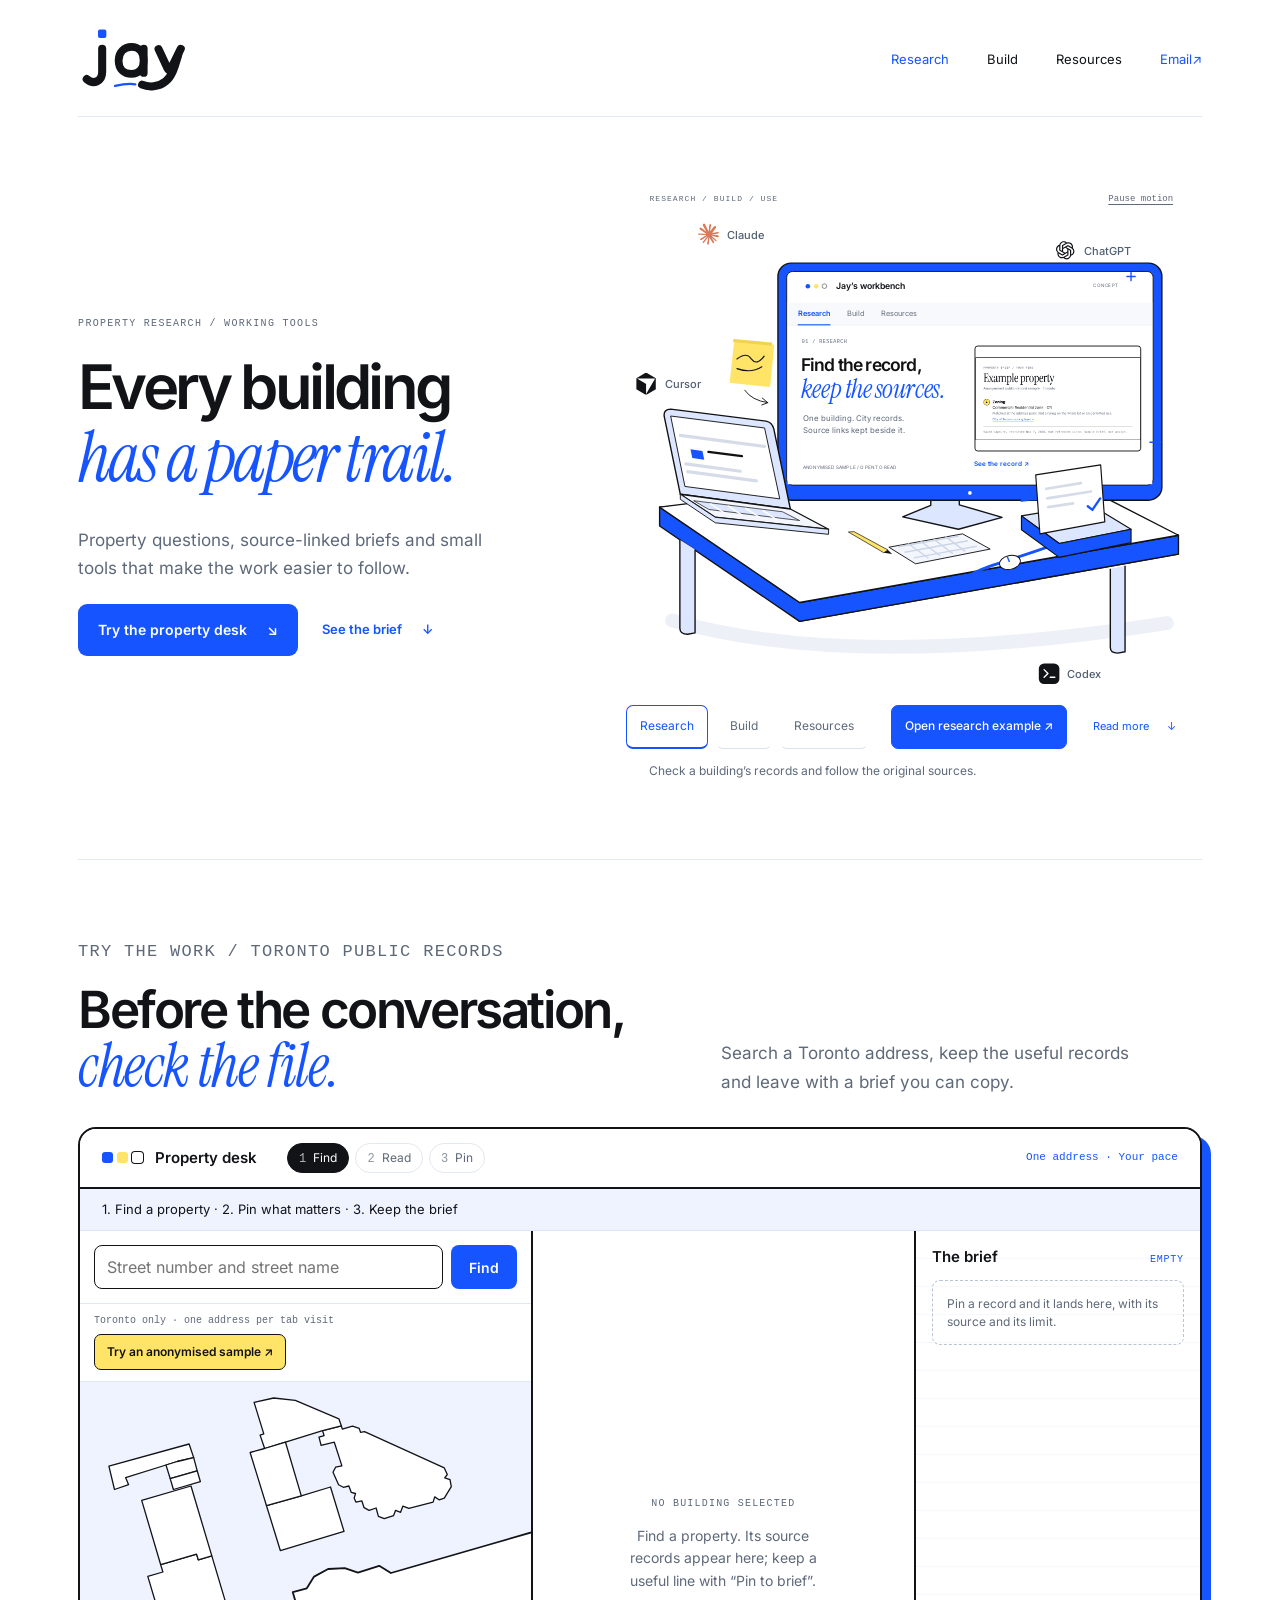
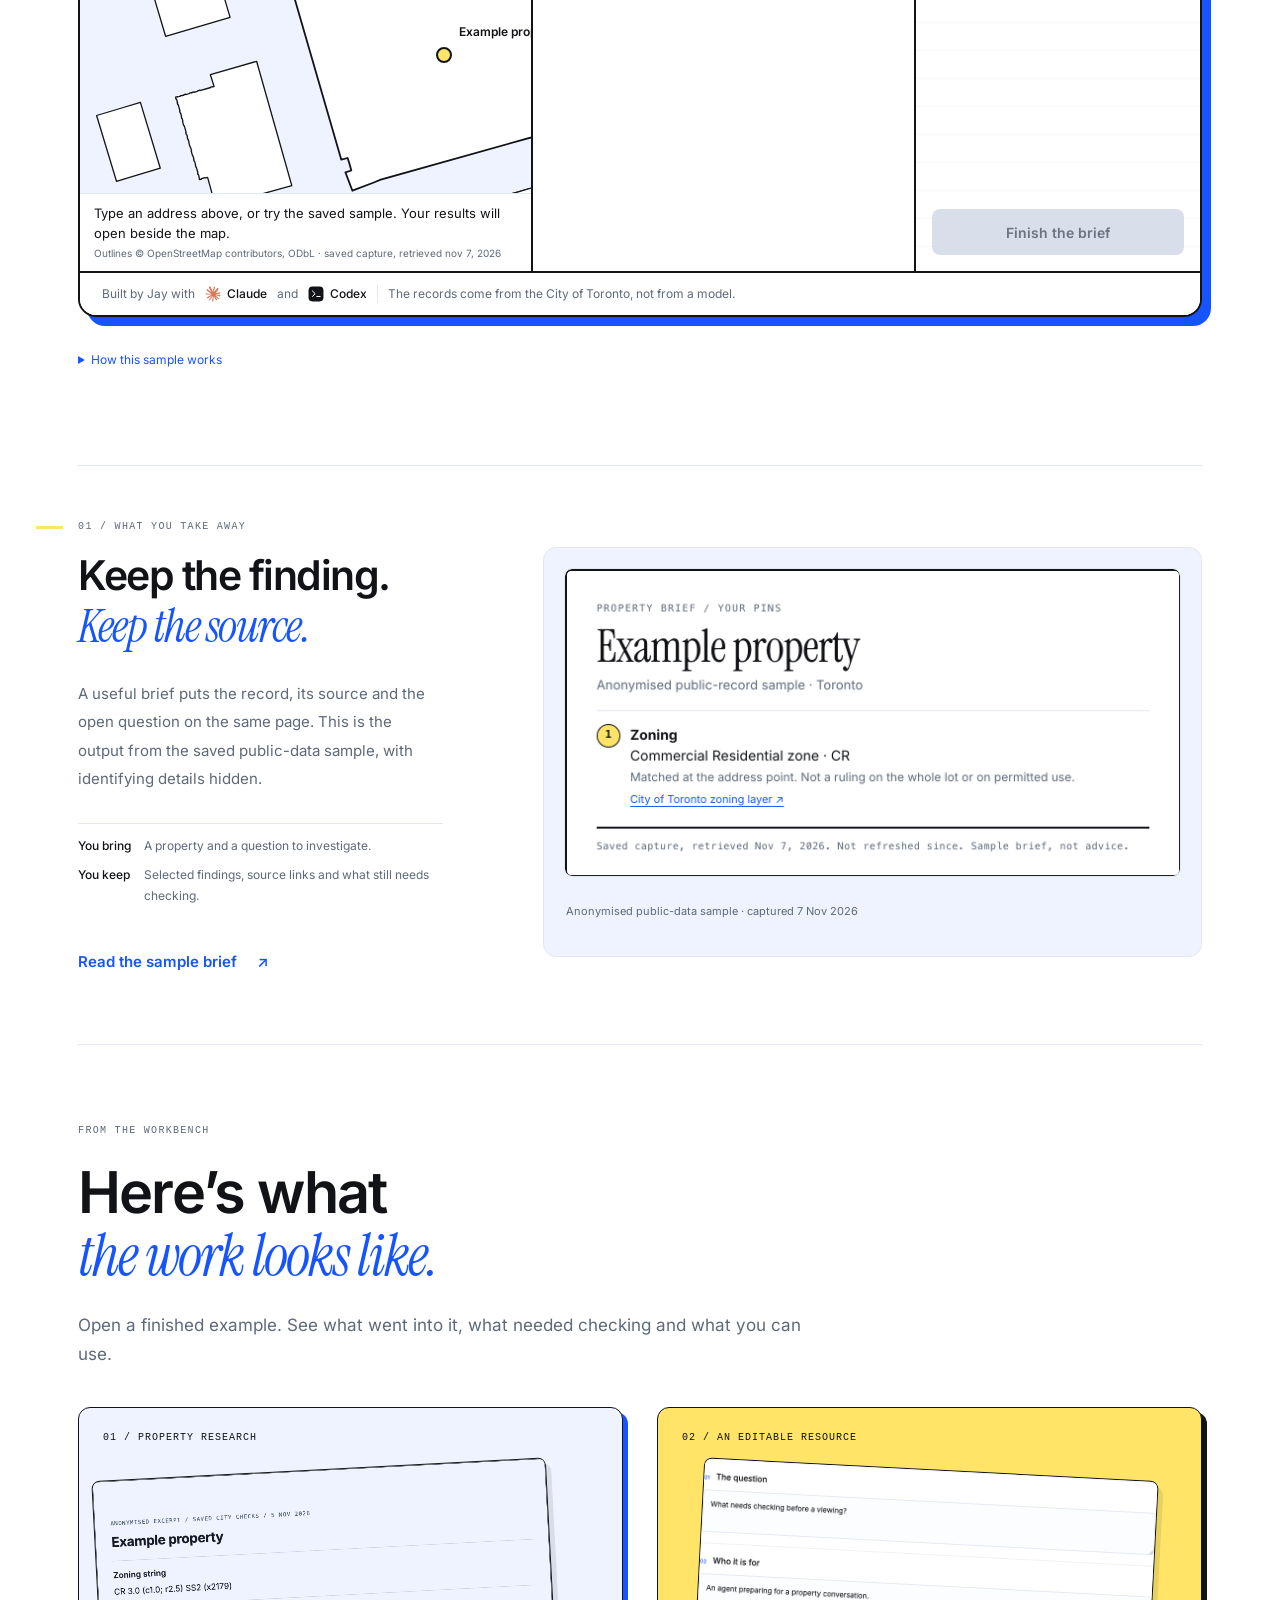
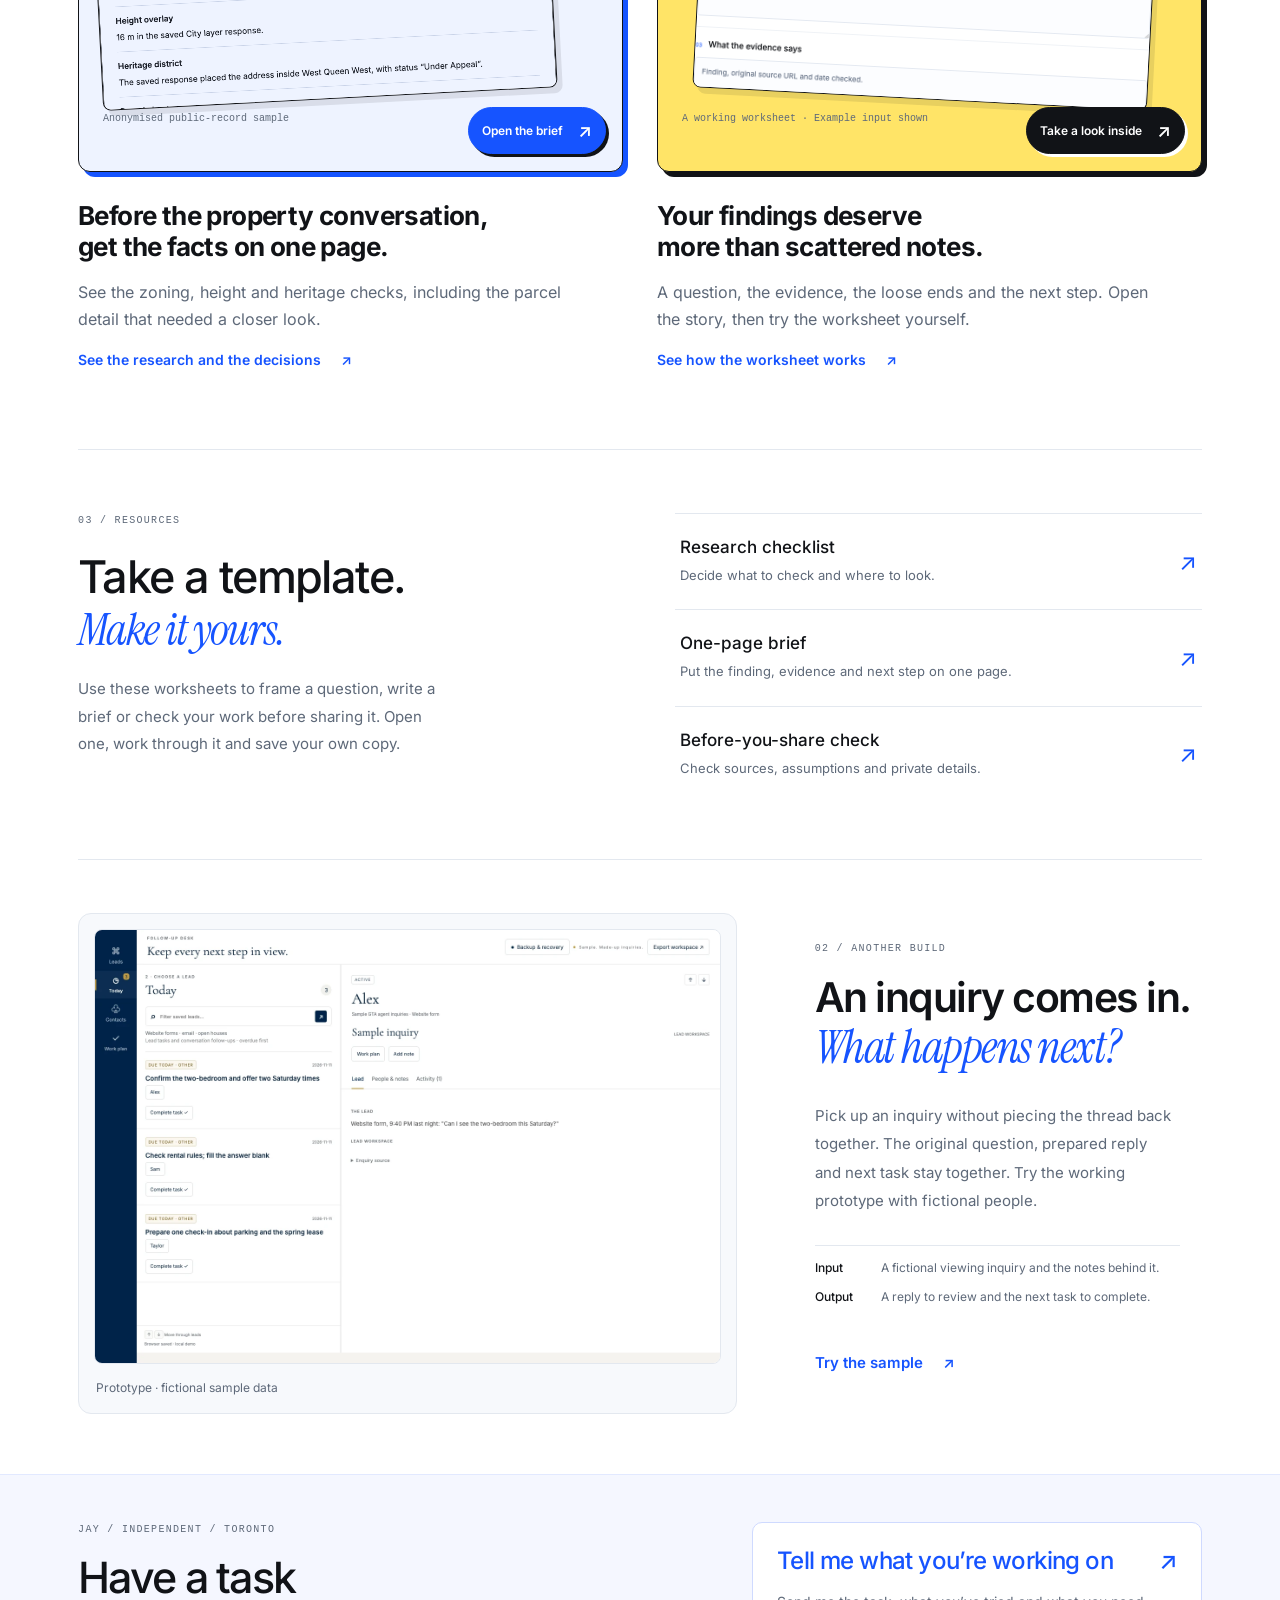
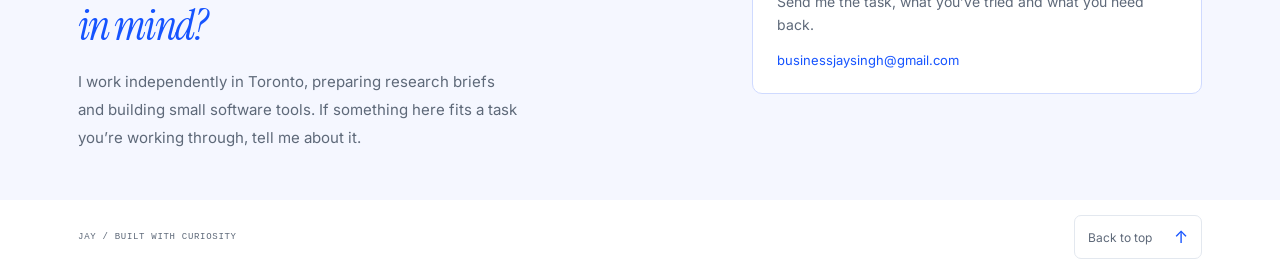
==== index.html @ 22f29e18 "Publish current address-free portfolio" ====
<!doctype html><html lang="en"><head><meta charset="utf-8"><meta name="viewport" content="width=device-width, initial-scale=1"><meta name="color-scheme" content="light"><meta name="theme-color" content="#ffffff"><title>Jay / From a rough idea to useful work.</title><meta name="description" content="Jay builds property-research tools that pull a building’s public records into one sourced view. Try one address with real City of Toronto records. Toronto addresses only."><meta property="og:title" content="Jay / From a rough idea to useful work."><meta property="og:description" content="Research, tools and useful things. A look at what I’m building."><meta property="og:type" content="website"><meta property="og:image" content="https://businessjaysingh-dotcom.github.io/portfolio/assets/share.png"><link rel="icon" type="image/svg+xml" href="assets/jay-icon.svg"><link rel="stylesheet" href="assets/fonts.css"><link rel="stylesheet" href="styles.css?v=desk12"><link rel="stylesheet" href="property-desk.css?v=finish1"><script src="app.js?v=finish1" defer></script></head><body><a class="skip" href="#main">Skip to the work</a><a class="skip" href="#property-desk">Skip to the property desk</a>
<header class="header"><a class="wordmark" href="#home" aria-label="Jay home"><svg xmlns="http://www.w3.org/2000/svg" width="120" height="70" viewBox="0 0 360 210" fill="none" aria-hidden="true"><path d="M68 14 H82 Q88 14 88 20 V34 Q88 40 82 40 H68 Q62 40 62 34 V20 Q62 14 68 14Z" fill="#1654FF"/><path d="M75 74 V146 C75 174 49 187 27 168" stroke="#111317" stroke-width="25" stroke-linecap="round"/><path d="M204 111 C204 84 188 68 166 68 C143 68 126 85 126 111 C126 137 143 152 166 152 C188 152 204 136 204 111Z" stroke="#111317" stroke-width="24"/><path d="M204 73 V149" stroke="#111317" stroke-width="24" stroke-linecap="round"/><path d="M250 75 L278 135 Q283 145 290 133 L319 74" stroke="#111317" stroke-width="25" stroke-linecap="round" stroke-linejoin="round"/><path d="M311 93 C301 126 294 157 272 175 C250 193 219 194 199 185" stroke="#111317" stroke-width="25" stroke-linecap="round"/><path d="M115 189 C141 183 159 181 178 184" stroke="#1654FF" stroke-width="7" stroke-linecap="round"/></svg></a><nav aria-label="Main navigation"><a href="#research">Research</a><a href="#build">Build</a><a href="#resources">Resources</a><a class="email-nav" href="mailto:businessjaysingh@gmail.com">Email <span aria-hidden="true">↗</span></a></nav></header>
<main id="main"><section class="hero" id="home"><div class="intro"><p class="eyebrow">PROPERTY RESEARCH / WORKING TOOLS</p><h1>Every building<br><em>has a paper trail.</em></h1><p class="intro-copy">Property questions, source-linked briefs and small tools that make the work easier to follow.</p><div class="hero-task-actions"><a class="desk-primary" href="#property-desk">Try the property desk <span aria-hidden="true">↘</span></a><a class="text-link" href="#brief-preview">See the brief <span aria-hidden="true">↓</span></a></div></div><div class="notes-board monitor-board" data-focus="research"><div class="board-top"><span>RESEARCH / BUILD / USE</span><button id="motion-toggle" type="button" aria-pressed="false">Pause motion</button></div><div class="drawing"><svg xmlns="http://www.w3.org/2000/svg" width="1250" height="1080" viewBox="250 100 1250 1080" fill="none" role="group" aria-label="Jay’s illustrated desk and monitor. Select Research, Build or Resources on the screen."><path d="M350 998 Q740 1110 1425 1004" fill="none" stroke="#EDF1F7" stroke-width="30" stroke-linecap="round" />
<path d="M323 752 L1134 693 L1450 854 L627 1000 Z" fill="#F3F6FC" stroke="#111111" stroke-width="3" stroke-linejoin="round" />
<path d="M323 752 L627 959 L1450 813 L1450 854 L627 1000 L323 793 Z" fill="#1654FF" stroke="#111111" stroke-width="3" stroke-linejoin="round" />
<path d="M323 752 L1134 651 L1450 813 L627 959 Z" fill="#FFFFFF" stroke="#111111" stroke-width="3" stroke-linejoin="round" />
<path d="M367 823 L367 1015 Q367 1028 384 1028 L400 1025 L400 844 M1302 886 L1302 1057 Q1302 1069 1318 1069 L1334 1066 L1334 879" fill="#DCE7FF" stroke="#111111" stroke-width="3" stroke-linejoin="round" />
<path d="M1109 737 C1223 724 1314 770 1218 817 S994 879 973 923" fill="none" stroke="#1654FF" stroke-width="6" stroke-linecap="round" />
<path d="M963 918 L973 933 L983 918" fill="none" stroke="#1654FF" stroke-width="5" stroke-linecap="round" stroke-linejoin="round" /><path d="M912 681 L912 748 L851 773 L972 800 L1067 774 L974 747 L974 682" fill="#DCE7FF" stroke="#111317" stroke-width="3" stroke-linejoin="round" /><g id="main-monitor"><rect x="580" y="222" width="834" height="515" rx="29" fill="#1654FF" stroke="#111317" stroke-width="3" /><rect x="599" y="240" width="796" height="464" rx="13" fill="#FFFFFF" stroke="#111317" stroke-width="2" /><circle cx="645" cy="272" r="5" fill="#1654FF" /><circle cx="663" cy="272" r="5" fill="#FFE467" /><circle cx="681" cy="272" r="5" fill="#FFFFFF" stroke="#111317" stroke-width="1" /><text x="707" y="278" fill="#111317" font-family="Inter,Arial,sans-serif" font-size="19" font-weight="600">Jay’s workbench</text><text x="1265" y="274" fill="#5E6979" font-family="Inter,Arial,sans-serif" font-size="10" letter-spacing="1">CONCEPT</text><circle cx="997" cy="721" r="4" fill="#FFFFFF" /></g><g><rect x="601" y="308" width="792" height="49" fill="#F8F9FC" /><path d="M601 357H1393" stroke="#E1E5EE" stroke-width="1" /></g><g class="monitor-tab monitor-tab-research source-fragment" data-view="research" role="button" tabindex="0" aria-label="Show Research on the monitor" aria-pressed="true"><rect x="614" y="309" width="85" height="47" fill="#FFFFFF" fill-opacity="0" /><text class="tab-name" x="623" y="336" font-family="Inter,Arial,sans-serif" font-size="16" fill="#1654FF">Research</text><path class="tab-underline" d="M623 356H694" stroke="#1654FF" stroke-width="2.5" opacity="1" /></g><g class="monitor-tab monitor-tab-build working-model" data-view="build" role="button" tabindex="0" aria-label="Show Build on the monitor" aria-pressed="false"><rect x="720" y="309" width="65" height="47" fill="#FFFFFF" fill-opacity="0" /><text class="tab-name" x="729" y="336" font-family="Inter,Arial,sans-serif" font-size="16" fill="#6A7381">Build</text><path class="tab-underline" d="M729 356H780" stroke="#1654FF" stroke-width="2.5" opacity="0" /></g><g class="monitor-tab monitor-tab-resources finished-brief" data-view="resources" role="button" tabindex="0" aria-label="Show Resources on the monitor" aria-pressed="false"><rect x="794" y="309" width="110" height="47" fill="#FFFFFF" fill-opacity="0" /><text class="tab-name" x="803" y="336" font-family="Inter,Arial,sans-serif" font-size="16" fill="#6A7381">Resources</text><path class="tab-underline" d="M803 356H899" stroke="#1654FF" stroke-width="2.5" opacity="0" /></g><g class="screen-panel screen-research" style="display:inline"><rect x="601" y="358" width="792" height="344" fill="#FFFFFF" /><text x="632.0" y="395.35" fill="#5E6979" font-family="ui-monospace,monospace" font-size="11.0" font-weight="400" font-style="normal" letter-spacing="1px"><tspan x="632.0" dy="0">01 / RESEARCH</tspan></text><text x="630.0" y="455.3" fill="#111111" font-family="Inter,Arial,sans-serif" font-size="38.0" font-weight="600" font-style="normal" letter-spacing="-1.8px"><tspan x="630.0" dy="0">Find the record,</tspan></text><text x="630.0" y="514.45" fill="#1654FF" font-family="Instrument Serif,Georgia,serif" font-size="57.0" font-weight="400" font-style="italic" letter-spacing="-1px"><tspan x="630.0" dy="0">keep the sources.</tspan></text><text x="634.0" y="564.45" fill="#5E6979" font-family="Inter,Arial,sans-serif" font-size="17.0" font-weight="400" font-style="normal" letter-spacing="0"><tspan x="634.0" dy="0">One building. City records.</tspan><tspan x="634.0" dy="27.200000000000003">Source links kept beside it.</tspan></text><image class="real-work-preview" href="assets/brief-preview.png?v=finish1" x="1008" y="402" width="360" height="228" preserveAspectRatio="xMidYMid meet" aria-label="Anonymised finished brief; open the sample to read" /><rect x="1008" y="402" width="360" height="228" rx="6" fill="none" stroke="#111317" stroke-width="2" /><text x="634" y="670" fill="#5E6979" font-family="Inter,Arial,sans-serif" font-size="10" letter-spacing=".4">ANONYMISED SAMPLE / OPEN TO READ</text><text x="1005" y="663" fill="#1654FF" font-family="Inter,Arial,sans-serif" font-size="14" font-weight="600">See the record ↗</text><g data-project="research" role="button" tabindex="0" aria-label="Open the research example"><rect x="995" y="638" width="150" height="44" fill="#FFFFFF" fill-opacity="0" data-hit-area="true" /></g></g><g class="screen-panel screen-build" style="display:none"><rect x="601" y="358" width="792" height="344" fill="#FFFFFF" /><text x="632.0" y="395.35" fill="#5E6979" font-family="ui-monospace,monospace" font-size="11.0" font-weight="400" font-style="normal" letter-spacing="1px"><tspan x="632.0" dy="0">02 / BUILD</tspan></text><text x="630.0" y="455.3" fill="#111111" font-family="Inter,Arial,sans-serif" font-size="38.0" font-weight="600" font-style="normal" letter-spacing="-1.8px"><tspan x="630.0" dy="0">Keep the note</tspan></text><text x="630.0" y="510.2" fill="#1654FF" font-family="Instrument Serif,Georgia,serif" font-size="52.0" font-weight="400" font-style="italic" letter-spacing="-1px"><tspan x="630.0" dy="0">with the next step.</tspan></text><text x="634.0" y="564.45" fill="#5E6979" font-family="Inter,Arial,sans-serif" font-size="17.0" font-weight="400" font-style="normal" letter-spacing="0"><tspan x="634.0" dy="0">A request. A prepared reply.</tspan><tspan x="634.0" dy="27.200000000000003">Notes, tasks and Today.</tspan></text><image class="real-work-preview" href="assets/workspace.png" x="1018" y="402" width="346" height="216" preserveAspectRatio="xMidYMid meet" aria-label="Actual prototype with fictional inquiries, notes and tasks" /><text x="634" y="670" fill="#5E6979" font-family="Inter,Arial,sans-serif" font-size="10" letter-spacing=".4">PROTOTYPE / FICTIONAL SAMPLE DATA</text><text x="1005" y="663" fill="#1654FF" font-family="Inter,Arial,sans-serif" font-size="14" font-weight="600">Prototype ↗</text><g data-project="build" role="button" tabindex="0" aria-label="Open the build example"><rect x="995" y="638" width="150" height="44" fill="#FFFFFF" fill-opacity="0" data-hit-area="true" /></g></g><g class="screen-panel screen-resources" style="display:none"><rect x="601" y="358" width="792" height="344" fill="#FFFFFF" /><text x="632.0" y="395.35" fill="#5E6979" font-family="ui-monospace,monospace" font-size="11.0" font-weight="400" font-style="normal" letter-spacing="1px"><tspan x="632.0" dy="0">03 / RESOURCES</tspan></text><text x="630.0" y="455.3" fill="#111111" font-family="Inter,Arial,sans-serif" font-size="38.0" font-weight="600" font-style="normal" letter-spacing="-1.8px"><tspan x="630.0" dy="0">Take a brief,</tspan></text><text x="630.0" y="510.2" fill="#1654FF" font-family="Instrument Serif,Georgia,serif" font-size="52.0" font-weight="400" font-style="italic" letter-spacing="-1px"><tspan x="630.0" dy="0">make it yours.</tspan></text><text x="634.0" y="564.45" fill="#5E6979" font-family="Inter,Arial,sans-serif" font-size="17.0" font-weight="400" font-style="normal" letter-spacing="0"><tspan x="634.0" dy="0">A research brief. A checklist.</tspan><tspan x="634.0" dy="27.200000000000003">Editable files you can use.</tspan></text><path d="M1055 453 L1098 453 L1110 467 H1296 V612 H1055 Z" fill="#1654FF" stroke="#111111" stroke-width="2" stroke-linejoin="round" />
<path d="M1075 420 L1208 404 L1227 566 L1094 581 Z" fill="#FFFFFF" stroke="#111111" stroke-width="2" />
<path d="M1098 450 L1172 441 M1102 471 L1190 460 M1105 492 L1160 485" stroke="#CDD5E3" stroke-width="5" stroke-linecap="round" />
<path d="M1173 448 L1284 474 L1250 610 L1139 584 Z" fill="#FFE467" stroke="#111111" stroke-width="2" />
<path d="M1190 484 L1249 498 M1185 506 L1224 515" stroke="#111111" stroke-width="3" stroke-linecap="round" />
<path d="M1043 528 L1290 528 L1309 633 H1064 Z" fill="#EBF0FF" stroke="#111111" stroke-width="2" stroke-linejoin="round" />
<path d="M1085 562 H1189 M1085 581 H1155" stroke="#1654FF" stroke-width="5" stroke-linecap="round" />
<path d="M1236 563 V598 M1224 587 L1236 599 L1248 587" fill="none" stroke="#1654FF" stroke-width="3" stroke-linecap="round" stroke-linejoin="round" />
<circle cx="1310" cy="418" r="5" fill="#1654FF" /><text x="634" y="670" fill="#5E6979" font-family="Inter,Arial,sans-serif" font-size="10" letter-spacing=".4">ILLUSTRATED CONCEPT / EXPLORE THE WORK</text><text x="1005" y="663" fill="#1654FF" font-family="Inter,Arial,sans-serif" font-size="14" font-weight="600">Templates ↗</text><a href="#resources" aria-label="Open the templates section"><rect x="995" y="638" width="150" height="44" fill="#FFFFFF" fill-opacity="0" data-hit-area="true" /></a></g><path class="ink-route" d="M1109 737 C1223 724 1314 770 1218 817 S994 879 973 923" fill="none" stroke="#1654FF" stroke-width="4" stroke-linecap="round" /><path d="M485 391 L572 399 L563 491 L475 482 Z" fill="#FFE467" />
<path d="M483 390 L567 398" stroke="#F1D350" stroke-width="7" />
<path d="M491 430 Q512 414 522 430 Q534 446 550 424 M491 451 Q522 462 545 447" fill="none" stroke="#111111" stroke-width="2.5" stroke-linecap="round" />
<path d="M508 498 Q523 520 558 525 M546 515 L558 525 L545 530" fill="none" stroke="#111111" stroke-width="2" stroke-linecap="round" stroke-linejoin="round" />
<path d="M821 839 L981 810 L1041 843 L879 875 Z" fill="#F3F6FC" stroke="#111111" stroke-width="2" stroke-linejoin="round" />
<path d="M842 838 L973 815 M855 850 L993 825 M875 862 L1012 837 M863 831 L907 863 M890 826 L933 858 M918 821 L960 853 M944 816 L987 848" stroke="#CDD6E7" stroke-width="3" />
<ellipse cx="1084" cy="872" rx="23" ry="15" fill="#FFFFFF" stroke="#111111" stroke-width="2" transform="rotate(-13 1084 872)" />
<path d="M1078 859 L1083 871" stroke="#1654FF" stroke-width="3" />
<path d="M733 806 L745 805 L819 845 L810 851 Z" fill="#FFE467" stroke="#111111" stroke-width="1.5" />
<path d="M810 851 L828 854 L819 845" fill="#111111" />
<path d="M1400 623 L1400 599 M1388 611 L1412 611 M1347 260 L1347 242 M1338 251 L1356 251" stroke="#1654FF" stroke-width="3" stroke-linecap="round" /><path d="M333 555 Q331 539 347 539 L554 565 Q567 567 571 582 L607 756 L368 724 Z" fill="#DCE7FF" stroke="#111111" stroke-width="3" stroke-linejoin="round" />
<path d="M347 554 L551 580 L584 734 L378 707 Z" fill="#FFFFFF" stroke="#111111" stroke-width="2" stroke-linejoin="round" />
<path d="M368 724 L607 756 L690 800 L444 774 Z" fill="#F3F6FC" stroke="#111111" stroke-width="3" stroke-linejoin="round" />
<path d="M368 724 L444 774 L690 800 L690 811 L444 786 L368 735 Z" fill="#DCE7FF" stroke="#111111" stroke-width="2" stroke-linejoin="round" />
<path d="M397 738 L590 762 L627 781 L430 757 Z" fill="#DCE7FF" stroke="#111111" stroke-width="1.5" />
<path d="M433 744 L464 765 M471 749 L503 770 M509 754 L542 775 M547 759 L579 780" stroke="#FFFFFF" stroke-width="3" />
<path d="M368 596 L551 620 M380 658 L498 674 M384 675 L533 695" stroke="#D6DCE7" stroke-width="7" stroke-linecap="round" />
<path d="M390 626 L416 630 L420 649 L394 645 Z" fill="#1654FF" />
<path d="M429 632 L502 641" stroke="#111111" stroke-width="5" stroke-linecap="round" /><path d="M1109 771 L1258 746 L1347 800 L1191 831 Z" fill="#DCE7FF" stroke="#111111" stroke-width="2.5" stroke-linejoin="round" />
<path d="M1109 771 L1191 831 L1347 800 L1347 829 L1191 861 L1109 801 Z" fill="#1654FF" stroke="#111111" stroke-width="2.5" stroke-linejoin="round" />
<path d="M1140 682 L1281 660 L1290 784 L1149 810 Z" fill="#FFFFFF" stroke="#111111" stroke-width="2.5" stroke-linejoin="round" />
<path d="M1163 712 L1238 700 M1165 733 L1260 718 M1167 752 L1221 744" stroke="#D6DCE7" stroke-width="6" stroke-linecap="round" />
<path d="M1253 750 L1263 758 L1280 733" fill="none" stroke="#1654FF" stroke-width="5" stroke-linecap="round" stroke-linejoin="round" /><g class="tool-anchor tool-claude" transform="translate(405 135)" role="img" aria-label="Claude"><g class="tool-float"><svg width="48" height="48" viewBox="0 0 248 248" fill="none">
<path d="M52.4285 162.873L98.7844 136.879L99.5485 134.602L98.7844 133.334H96.4921L88.7237 132.862L62.2346 132.153L39.3113 131.207L17.0249 130.026L11.4214 128.844L6.2 121.873L6.7094 118.447L11.4214 115.257L18.171 115.847L33.0711 116.911L55.485 118.447L71.6586 119.392L95.728 121.873H99.5485L100.058 120.337L98.7844 119.392L97.7656 118.447L74.5877 102.732L49.4995 86.1905L36.3823 76.62L29.3779 71.7757L25.8121 67.2858L24.2839 57.3608L30.6515 50.2716L39.3113 50.8623L41.4763 51.4531L50.2636 58.1879L68.9842 72.7209L93.4357 90.6804L97.0015 93.6343L98.4374 92.6652L98.6571 91.9801L97.0015 89.2625L83.757 65.2772L69.621 40.8192L63.2534 30.6579L61.5978 24.632C60.9565 22.1032 60.579 20.0111 60.579 17.4246L67.8381 7.49965L71.9133 6.19995L81.7193 7.49965L85.7946 11.0443L91.9074 24.9865L101.714 46.8451L116.996 76.62L121.453 85.4816L123.873 93.6343L124.764 96.1155H126.292V94.6976L127.566 77.9197L129.858 57.3608L132.15 30.8942L132.915 23.4505L136.608 14.4708L143.994 9.62643L149.725 12.344L154.437 19.0788L153.8 23.4505L150.998 41.6463L145.522 70.1215L141.957 89.2625H143.994L146.414 86.7813L156.093 74.0206L172.266 53.698L179.398 45.6635L187.803 36.802L193.152 32.5484H203.34L210.726 43.6549L207.415 55.1159L196.972 68.3492L188.312 79.5739L175.896 96.2095L168.191 109.585L168.882 110.689L170.738 110.53L198.755 104.504L213.91 101.787L231.994 98.7149L240.144 102.496L241.036 106.395L237.852 114.311L218.495 119.037L195.826 123.645L162.07 131.592L161.696 131.893L162.137 132.547L177.36 133.925L183.855 134.279H199.774L229.447 136.524L237.215 141.605L241.8 147.867L241.036 152.711L229.065 158.737L213.019 154.956L175.45 145.977L162.587 142.787H160.805V143.85L171.502 154.366L191.242 172.089L215.82 195.011L217.094 200.682L213.91 205.172L210.599 204.699L188.949 188.394L180.544 181.069L161.696 165.118H160.422V166.772L164.752 173.152L187.803 207.771L188.949 218.405L187.294 221.832L181.308 223.959L174.813 222.777L161.187 203.754L147.305 182.486L136.098 163.345L134.745 164.2L128.075 235.42L125.019 239.082L117.887 241.8L111.902 237.31L108.718 229.984L111.902 215.452L115.722 196.547L118.779 181.541L121.58 162.873L123.291 156.636L123.14 156.219L121.773 156.449L107.699 175.752L86.304 204.699L69.3663 222.777L65.291 224.431L58.2867 220.768L58.9235 214.27L62.8713 208.48L86.304 178.705L100.44 160.155L109.551 149.507L109.462 147.967L108.959 147.924L46.6977 188.512L35.6182 189.93L30.7788 185.44L31.4156 178.115L33.7079 175.752L52.4285 162.873Z" fill="#D97757" />
</svg><text x="64" y="34" fill="#525F71" font-family="Inter,Arial,sans-serif" font-size="24" font-weight="500">Claude</text></g></g><g class="tool-anchor tool-chatgpt" transform="translate(1180 170)" role="img" aria-label="ChatGPT"><g class="tool-float"><svg width="48" height="48" viewBox="0 0 180 180" fill="none">
  <path d="M101.228 164.247C96.2776 164.247 91.5751 163.307 87.1201 161.426C82.6651 159.545 78.7051 156.921 75.2401 153.555C71.4781 154.842 67.5676 155.486 63.5086 155.486C56.8756 155.486 50.7376 153.852 45.0946 150.585C39.4516 147.318 34.8976 142.863 31.4326 137.22C28.0666 131.577 26.3836 125.291 26.3836 118.361C26.3836 115.49 26.7796 112.371 27.5716 109.005C23.6116 105.342 20.5426 101.135 18.3646 96.3828C16.1866 91.5318 15.0976 86.4828 15.0976 81.2358C15.0976 75.8898 16.2361 70.7418 18.5131 65.7918C20.7901 60.8418 23.9581 56.5848 28.0171 53.0208C32.1751 49.3578 36.9766 46.8333 42.4216 45.4473C43.5106 39.8043 45.7876 34.7553 49.2526 30.3003C52.8166 25.7463 57.1726 22.1823 62.3206 19.6083C67.4686 17.0343 72.9631 15.7473 78.8041 15.7473C83.7541 15.7473 88.4566 16.6878 92.9116 18.5688C97.3666 20.4498 101.327 23.0733 104.792 26.4393C108.554 25.1523 112.464 24.5088 116.523 24.5088C123.156 24.5088 129.294 26.1423 134.937 29.4093C140.58 32.6763 145.085 37.1313 148.451 42.7743C151.916 48.4173 153.648 54.7038 153.648 61.6338C153.648 64.5048 153.252 67.6233 152.46 70.9893C156.42 74.6523 159.489 78.9093 161.667 83.7603C163.845 88.5123 164.934 93.5118 164.934 98.7588C164.934 104.105 163.796 109.253 161.519 114.203C159.242 119.153 156.024 123.459 151.866 127.122C147.807 130.686 143.055 133.161 137.61 134.547C136.521 140.19 134.195 145.239 130.631 149.694C127.166 154.248 122.859 157.812 117.711 160.386C112.563 162.96 107.069 164.247 101.228 164.247ZM64.5481 145.685C69.4981 145.685 73.8046 144.645 77.4676 142.566L105.386 126.528C106.376 125.835 106.871 124.895 106.871 123.707V110.936L70.9336 131.577C68.7556 132.864 66.5776 132.864 64.3996 131.577L36.3331 115.391C36.3331 115.688 36.2836 116.034 36.1846 116.43C36.1846 116.826 36.1846 117.42 36.1846 118.212C36.1846 123.261 37.3726 127.914 39.7486 132.171C42.2236 136.329 45.6391 139.596 49.9951 141.972C54.3511 144.447 59.2021 145.685 64.5481 145.685ZM66.0331 121.479C66.6271 121.776 67.1716 121.925 67.6666 121.925C68.1616 121.925 68.6566 121.776 69.1516 121.479L80.2891 115.094L44.5006 94.3038C42.3226 93.0168 41.2336 91.0863 41.2336 88.5123V56.2878C36.2836 58.4658 32.3236 61.8318 29.3536 66.3858C26.3836 70.8408 24.8986 75.7908 24.8986 81.2358C24.8986 86.0868 26.1361 90.7398 28.6111 95.1948C31.0861 99.6498 34.3036 103.016 38.2636 105.293L66.0331 121.479ZM101.228 154.446C106.475 154.446 111.227 153.258 115.484 150.882C119.741 148.506 123.107 145.239 125.582 141.081C128.057 136.923 129.294 132.27 129.294 127.122V95.0463C129.294 93.8583 128.799 92.9673 127.809 92.3733L116.523 85.8393V127.271C116.523 129.845 115.434 131.775 113.256 133.062L85.1896 149.249C90.0406 152.714 95.3866 154.446 101.228 154.446ZM106.871 100.095V79.8993L90.09 70.3953L73.1611 79.8993V100.095L90.09 109.599L106.871 100.095ZM63.5086 52.7238C63.5086 50.1498 64.5976 48.2193 66.7756 46.9323L94.8421 30.7458C89.9911 27.2808 84.6451 25.5483 78.8041 25.5483C73.5571 25.5483 68.8051 26.7363 64.5481 29.1123C60.2911 31.4883 56.9251 34.7553 54.4501 38.9133C52.0741 43.0713 50.8861 47.7243 50.8861 52.8723V84.7998C50.8861 85.9878 51.3811 86.9283 52.3711 87.6213L63.5086 94.1553V52.7238ZM138.947 123.707C143.897 121.529 147.807 118.163 150.678 113.609C153.648 109.055 155.133 104.105 155.133 98.7588C155.133 93.9078 153.896 89.2548 151.421 84.7998C148.946 80.3448 145.728 76.9788 141.768 74.7018L113.999 58.6638C113.405 58.2678 112.86 58.1193 112.365 58.2183C111.87 58.2183 111.375 58.3668 110.88 58.6638L99.7426 64.9008L135.68 85.8393C136.769 86.4333 137.561 87.2253 138.056 88.2153C138.65 89.1063 138.947 90.1953 138.947 91.4823V123.707ZM109.098 48.2688C111.276 46.8828 113.454 46.8828 115.632 48.2688L143.847 64.7523C143.847 64.0593 143.847 63.1683 143.847 62.0793C143.847 57.3273 142.659 52.8228 140.283 48.5658C138.006 44.2098 134.69 40.7448 130.334 38.1708C126.077 35.5968 121.127 34.3098 115.484 34.3098C110.534 34.3098 106.227 35.3493 102.564 37.4283L74.6461 53.4663C73.6561 54.1593 73.1611 55.0998 73.1611 56.2878V69.0588L109.098 48.2688Z" fill="#111317" />
</svg><text x="64" y="34" fill="#525F71" font-family="Inter,Arial,sans-serif" font-size="24" font-weight="500">ChatGPT</text></g></g><g class="tool-anchor tool-cursor" transform="translate(270 460)" role="img" aria-label="Cursor"><g class="tool-float"><svg viewBox="400 395 170 190" width="48" height="48" fill="none"><path fill="#111317" d="M563.463 439.971L487.344 396.057C484.899 394.646 481.883 394.646 479.439 396.057L403.323 439.971C401.269 441.156 400 443.349 400 445.723V534.276C400 536.647 401.269 538.843 403.323 540.029L479.443 583.943C481.887 585.353 484.903 585.353 487.347 583.943L563.466 540.029C565.521 538.843 566.79 536.651 566.79 534.276V445.723C566.79 443.352 565.521 441.156 563.466 439.971H563.463ZM558.681 449.273L485.199 576.451C484.703 577.308 483.391 576.958 483.391 575.966V492.691C483.391 491.027 482.501 489.488 481.058 488.652L408.887 447.016C408.03 446.52 408.38 445.209 409.373 445.209H556.337C558.424 445.209 559.728 447.47 558.685 449.276H558.681V449.273Z" />
</svg><text x="64" y="34" fill="#525F71" font-family="Inter,Arial,sans-serif" font-size="24" font-weight="500">Cursor</text></g></g><g class="tool-anchor tool-codex" transform="translate(1145 1090)" role="img" aria-label="Codex"><g class="tool-float"><svg width="48" height="48" viewBox="0 0 29 29"><rect x="1" y="1" width="27" height="27" rx="7" fill="#111317" /><path d="M8 9L13 14L8 19M16 19H22" fill="none" stroke="#FFFFFF" stroke-width="1.8" stroke-linecap="round" stroke-linejoin="round" /></svg><text x="64" y="34" fill="#525F71" font-family="Inter,Arial,sans-serif" font-size="24" font-weight="500">Codex</text></g></g></svg></div><div class="bench-controls" role="group" aria-label="See the work"><button data-view="research" aria-pressed="true">Research</button><button data-view="build" aria-pressed="false">Build</button><button data-view="resources" aria-pressed="false">Resources</button><button id="bench-open" type="button">Open research example ↗</button><a id="bench-go" href="#research" aria-label="Explore Research">Read more <span aria-hidden="true">↓</span></a></div><p class="board-caption" id="bench-status" role="status" aria-live="polite">Start with a question. Keep the sources close.</p></div></section>
<section class="pdesk" id="property-desk" aria-labelledby="pdesk-heading">
<div class="pdesk-story"><p class="eyebrow">TRY THE WORK / TORONTO PUBLIC RECORDS</p><h2 id="pdesk-heading">Before the conversation,<br><em>check the file.</em></h2><p>Search a Toronto address, keep the useful records and leave with a brief you can copy.</p></div>
<div class="pd-console" id="pd-console" data-state="ready">
<div class="pd-bar"><strong>Property desk</strong><ol class="pd-steps" aria-label="Steps"><li data-step="1" aria-current="step">Find</li><li data-step="2">Read</li><li data-step="3">Pin</li></ol><span class="pd-visit-label">One address · Your pace</span></div>

<p class="pd-feedback" id="pd-feedback" role="status" aria-live="polite">1. Find a property · 2. Pin what matters · 3. Keep the brief</p>
<div class="pd-work" id="pd-work">
<div class="pd-mapcol"><form id="pd-find" autocomplete="off"><label for="pd-address">City of Toronto address</label><input id="pd-address" type="text" value="" placeholder="Street number and street name" maxlength="80" spellcheck="false" enterkeyhint="search"><button type="submit">Find</button></form><div class="pd-search-help"><span>Toronto only · one address per tab visit</span><button id="pd-start" type="button">Try an anonymised sample ↗</button></div><svg id="pd-map" role="group" aria-label="Anonymised saved example of building outlines. Select the marked sample or search your own address." preserveAspectRatio="xMidYMid slice"></svg><div class="pd-map-foot"><p id="pd-map-note" role="status">Type an address above, or try the saved sample. Your results will open beside the map.</p><p class="pd-attr" id="pd-attr">Outlines © OpenStreetMap contributors, ODbL</p></div></div>
<div id="pd-records" aria-label="City records"><div class="pd-rec-wait"><p class="pd-kicker">NO BUILDING SELECTED</p><p>Find a property. Its source records appear here; keep a useful line with “Pin to brief”.</p></div></div>
<aside class="pd-brief" aria-labelledby="pd-brief-title"><div class="pd-brief-top"><h3 id="pd-brief-title">The brief</h3><span id="pd-count">Empty</span></div><ul id="pd-brief-list"></ul><button id="pd-finish" type="button" disabled>Finish the brief</button></aside>
</div>
<div class="pd-done" id="pd-done" hidden tabindex="-1" aria-labelledby="pd-done-title"><div class="pd-sheet" id="pd-sheet"></div><div class="pd-after"><p class="pd-kicker">THE DESK IS CLOSED / THE BRIEF IS YOURS</p><h3 id="pd-done-title"></h3><p id="pd-done-copy"></p><div class="pd-actions"><button class="desk-primary" id="pd-copy" type="button">Copy the brief</button></div><a class="text-link pd-next" href="#after-desk">See where this fits <span aria-hidden="true">↓</span></a><p class="pd-one">This sample covers one address per visit. For another building, <a href="mailto:businessjaysingh@gmail.com?subject=Another%20Toronto%20address">send me the address</a>.</p></div></div>
<p class="pd-made">Built by Jay with <span><img src="assets/tool-marks/claude.svg" alt="" width="16" height="16">Claude</span> and <span><svg viewBox="0 0 29 29" aria-hidden="true"><rect x="1" y="1" width="27" height="27" rx="7" fill="#111317"/><path d="M8 9L13 14L8 19M16 19H22" fill="none" stroke="#fff" stroke-width="1.8" stroke-linecap="round" stroke-linejoin="round"/></svg>Codex</span><i>The records come from the City of Toronto, not from a model.</i></p>
</div><details class="pd-sample-explainer"><summary>How this sample works</summary><p>Live searches cover civic addresses inside the City of Toronto. The anonymised sample uses public records captured on 7 Nov 2026, with names and identifiers hidden. Other addresses are queried from City services and the map provider. Your selected address and pins stay in this tab for the visit. A source result is a starting point, not a complete property report.</p></details>
</section><section class="after-desk" id="after-desk" hidden aria-labelledby="after-title" tabindex="-1"><p class="eyebrow">FROM THE RECORDS TO THE QUESTION</p><h2 id="after-title">A search finds records.<br><em>The work is deciding what matters.</em></h2><p>Your brief keeps a source beside every finding. A zoning label is a starting point; a permit is one piece of the history. The next step depends on the question you’re trying to answer.</p><a class="desk-primary" href="mailto:businessjaysingh@gmail.com?subject=A%20property%20research%20task">Tell me about your task ↗</a><p class="after-small">Send the address, your question and what you need back.</p><a class="text-link" href="#case-studies">Or look through the work ↓</a></section><section class="project research" id="research" aria-labelledby="research-title"><div class="project-copy"><p class="eyebrow">01 / WHAT YOU TAKE AWAY</p><h2 id="research-title">Keep the finding.<br><em>Keep the source.</em></h2><p>A useful brief puts the record, its source and the open question on the same page. This is the output from the saved public-data sample, with identifying details hidden.</p><dl class="work-facts"><div><dt>You bring</dt><dd>A property and a question to investigate.</dd></div><div><dt>You keep</dt><dd>Selected findings, source links and what still needs checking.</dd></div></dl><button class="text-link" data-project="research">Read the sample brief <span aria-hidden="true">↗</span></button></div><figure class="project-figure" id="brief-preview"><button class="image-button" data-project="research" aria-label="Open the anonymised sample brief"><img src="assets/brief-preview.png?v=finish1" alt="Anonymised finished sample brief with findings, original sources and limits." width="900" height="720" loading="eager"></button><figcaption>Anonymised public-data sample · captured 7 Nov 2026</figcaption></figure></section>
<section class="work-cases" id="case-studies" aria-labelledby="cases-title"><div class="cases-heading"><p class="eyebrow">FROM THE WORKBENCH</p><h2 id="cases-title">Here’s what<br><em>the work looks like.</em></h2><p>Open a finished example. See what went into it, what needed checking and what you can use.</p></div><div class="case-grid"><a class="case-card" href="cases/pitch-prep.html" aria-label="Open the anonymised property research example"><span class="case-art case-paper"><span class="case-cover-label">01 / PROPERTY RESEARCH</span><span class="case-preview-frame"><img src="assets/pitch-note-preview.png?v=addressfree1" alt="Anonymised research sample with zoning, height and heritage checks." width="820" height="490" loading="eager"></span><span class="case-preview-note">Anonymised public-record sample</span><span class="case-open-cue">Open the brief <span aria-hidden="true">↗</span></span></span><h3>Before the property conversation,<br>get the facts on one page.</h3><p>See the zoning, height and heritage checks, including the parcel detail that needed a closer look.</p><span class="text-link">See the research and the decisions <span aria-hidden="true">↗</span></span></a><a class="case-card" href="cases/editable-brief.html" aria-label="Open the editable brief and worksheet design example"><span class="case-art case-template"><span class="case-cover-label">02 / AN EDITABLE RESOURCE</span><span class="case-preview-frame"><img src="assets/worksheet-preview.png" alt="Actual editable brief worksheet, with illustrative question and reader fields filled in." width="820" height="490" loading="eager"></span><span class="case-preview-note">A working worksheet · Example input shown</span><span class="case-open-cue">Take a look inside <span aria-hidden="true">↗</span></span></span><h3>Your findings deserve<br>more than scattered notes.</h3><p>A question, the evidence, the loose ends and the next step. Open the story, then try the worksheet yourself.</p><span class="text-link">See how the worksheet works <span aria-hidden="true">↗</span></span></a></div></section><section class="resources" id="resources" aria-labelledby="resources-title"><div><p class="eyebrow">03 / RESOURCES</p><h2 id="resources-title">Take a template.<br><em>Make it yours.</em></h2><p>Use these worksheets to frame a question, write a brief or check your work before sharing it. Open one, work through it and save your own copy.</p></div><div class="download-list"><a href="resources/research-checklist.html"><span><strong>Research checklist</strong><small>Decide what to check and where to look.</small></span><span aria-hidden="true">↗</span></a><a href="resources/one-page-brief.html"><span><strong>One-page brief</strong><small>Put the finding, evidence and next step on one page.</small></span><span aria-hidden="true">↗</span></a><a href="resources/review-checklist.html"><span><strong>Before-you-share check</strong><small>Check sources, assumptions and private details.</small></span><span aria-hidden="true">↗</span></a></div></section>
<section class="project build" id="build" aria-labelledby="build-title"><figure class="project-figure"><button class="image-button" data-project="build" aria-label="Open the contact and task workspace demonstration"><picture><source srcset="assets/workspace.webp" type="image/webp"><img src="assets/workspace.png" alt="Actual prototype screenshot with fictional Alex, Sam and Taylor, their notes and next tasks in a Today view." width="1440" height="1000" loading="lazy"></picture></button><figcaption>Prototype · fictional sample data</figcaption></figure><div class="project-copy"><p class="eyebrow">02 / ANOTHER BUILD</p><h2 id="build-title">An inquiry comes in.<br><em>What happens next?</em></h2><p>Pick up an inquiry without piecing the thread back together. The original question, prepared reply and next task stay together. Try the working prototype with fictional people.</p><dl class="work-facts"><div><dt>Input</dt><dd>A fictional viewing inquiry and the notes behind it.</dd></div><div><dt>Output</dt><dd>A reply to review and the next task to complete.</dd></div></dl><button class="text-link" data-project="build">Try the sample <span aria-hidden="true">↗</span></button></div></section>
<section class="about" id="about" aria-labelledby="about-title"><div><p class="eyebrow">JAY / INDEPENDENT / TORONTO</p><h2 id="about-title">Have a task<br><em>in mind?</em></h2><p>I work independently in Toronto, preparing research briefs and building small software tools. If something here fits a task you’re working through, tell me about it.</p></div><a href="mailto:businessjaysingh@gmail.com" class="contact-link" aria-label="Email Jay at businessjaysingh@gmail.com"><strong>Tell me what you’re working on <span aria-hidden="true">↗</span></strong><span class="contact-context">Send me the task, what you’ve tried and what you need back.</span><small>businessjaysingh@gmail.com</small></a></section>
</main><footer class="footer"><span>JAY / BUILT WITH CURIOSITY</span><a href="#home" class="back-top">Back to top <span aria-hidden="true">↑</span></a></footer>
<dialog id="project-dialog" aria-labelledby="dialog-title"><div class="dialog-top"><span class="eyebrow" id="dialog-kind"></span><button class="close" aria-label="Close project details">Close ×</button></div><div id="project-content"></div></dialog>
<noscript><p class="noscript">Project navigation and downloads work without JavaScript. The project detail previews need JavaScript.</p></noscript><script src="property-data.js?v=1" defer></script><script src="property-desk.js?v=finish1" defer></script></body></html>
---- assets/fonts.css ----
@font-face {
  font-family: 'Inter';
  font-style: normal;
  font-weight: 400;
  font-display: swap;
  src: url(inter-3.woff2) format('woff2');
}
@font-face {
  font-family: 'Inter';
  font-style: normal;
  font-weight: 500;
  font-display: swap;
  src: url(inter-4.woff2) format('woff2');
}
@font-face {
  font-family: 'Inter';
  font-style: normal;
  font-weight: 600;
  font-display: swap;
  src: url(inter-5.woff2) format('woff2');
}
@font-face {
  font-family: 'Inter';
  font-style: normal;
  font-weight: 700;
  font-display: swap;
  src: url(inter-6.woff2) format('woff2');
}
@font-face {
  font-family: 'Instrument Serif';
  font-style: italic;
  font-weight: 400;
  font-display: swap;
  src: url(instrument-0.ttf) format('truetype');
}
@font-face {
  font-family: 'Instrument Serif';
  font-style: normal;
  font-weight: 400;
  font-display: swap;
  src: url(instrument-1.ttf) format('truetype');
}
---- styles.css ----
:root{--blue:#1654ff;--ink:#111317;--muted:#5e6979;--line:#e3e8ef;--yellow:#ffe467}*{box-sizing:border-box}html{scroll-behavior:smooth;scroll-padding-top:28px}body{margin:0;color:var(--ink);background:#fff;font-family:Inter,-apple-system,BlinkMacSystemFont,"Segoe UI",sans-serif;font-size:16px;-webkit-font-smoothing:antialiased}a{color:inherit}button{font:inherit;cursor:pointer}button,a{-webkit-tap-highlight-color:transparent}button:focus-visible,a:focus-visible{outline:3px solid var(--blue);outline-offset:6px}button{border:0}img{display:block;max-width:100%;height:auto}em{font-family:"Instrument Serif",Georgia,serif;font-weight:400;font-style:italic;color:var(--blue)}.header,main,.footer{max-width:1440px;margin:auto}.header{margin:0 auto;padding:30px 6.1%;display:flex;align-items:center;justify-content:space-between;position:relative}.header:after{content:"";position:absolute;height:1px;background:var(--line);bottom:0;left:6.1%;right:6.1%}.wordmark{display:block;width:112px;transition:transform .2s}.wordmark:hover{transform:rotate(-3deg)}.header nav{display:flex;gap:38px;align-items:center;font-size:13px}.header nav a{text-decoration:none;padding:12px 0}.header nav a:hover{color:var(--blue)}.email-nav{color:var(--blue)}.hero{display:grid;grid-template-columns:.94fr 1.06fr;align-items:center;padding:54px 6.1% 61px;gap:30px;min-height:580px}.eyebrow{font-family:ui-monospace,SFMono-Regular,Consolas,monospace;letter-spacing:1.3px;color:#5e6979;font-size:10px;line-height:1.5;margin:0 0 23px}.hero h1{font-size:clamp(42px,4.65vw,68px);letter-spacing:-3px;line-height:1.04;font-weight:600;margin:0 0 30px;white-space:nowrap}.hero h1 em{font-size:1.25em;letter-spacing:-2px;line-height:1.12}.intro-copy{max-width:450px;font-size:18px;line-height:1.7;color:var(--muted);margin:0 0 37px}.text-link{font-size:15px;font-weight:600;display:inline-flex;gap:20px;align-items:center;color:var(--blue);text-decoration:none;background:none;padding:0;text-align:left;line-height:1.6}.text-link span{transition:transform .2s}.text-link:hover span{transform:translate(3px,-3px)}.scene{position:relative}.scene img{width:100%}.scene-hit{position:absolute;background:transparent;border-radius:4px}.scene-hit:hover{background:#1654ff10;box-shadow:0 0 0 1px var(--blue)}.hit-research{left:38.75%;top:25.75%;width:5.625%;height:4%}.hit-build{left:44.69%;top:25.75%;width:4.375%;height:4%}.hit-resources{left:49.375%;top:25.75%;width:6.94%;height:4%}.hit-jay{left:6.75%;top:7.33%;width:29.38%;height:18.83%}.bench-controls{display:flex;align-items:center;justify-content:center;gap:6px;padding:0 0 13px}.bench-controls button,.bench-controls a{font-size:11px;line-height:1.4;border:1px solid var(--line);background:white;padding:8px 11px;border-radius:6px;color:var(--muted);text-decoration:none}.bench-controls button:hover{border-color:var(--blue)}.bench-controls button[aria-pressed=true]{background:#f0f4ff;color:var(--blue);border-color:#c4d3ff}.bench-controls a{border:0;color:var(--blue);margin-left:4px}.project{margin:0 6.1%;padding:65px 0 67px;border-top:1px solid var(--line);display:grid;grid-template-columns:.8fr 1.2fr;gap:60px;align-items:center;scroll-margin-top:25px}.project h2{font-size:clamp(37px,3.5vw,50px);letter-spacing:-2px;line-height:1.07;font-weight:600;margin:0 0 27px}.project p:not(.eyebrow){font-size:16px;line-height:1.8;max-width:365px;color:var(--muted);margin:0 0 29px}.project-figure{margin:0}.image-button{padding:0;background:white;display:block;width:100%;border:1px solid var(--line);border-radius:10px;overflow:hidden;transition:transform .25s,box-shadow .25s}.image-button:hover{transform:translateY(-4px);box-shadow:0 12px 32px #1224500a}.project figcaption{font-size:10px;color:#5e6979;line-height:1.6;margin:14px 0 0}.build{grid-template-columns:1.2fr .8fr;gap:80px}.build .project-copy{padding-left:8px}.resources{display:grid;grid-template-columns:.9fr 1.1fr;gap:70px;margin:0 6.1%;padding:58px 0 67px;border-top:1px solid var(--line);align-items:start;scroll-margin-top:25px}.resources h2{font-size:53px;letter-spacing:-1.3px;line-height:1.15;margin:0 0 20px;white-space:nowrap}.resources p:not(.eyebrow){font-size:14px;color:var(--muted);line-height:1.7;max-width:290px}.download-list a{display:flex;align-items:center;justify-content:space-between;gap:20px;text-decoration:none;padding:20px 1px 23px;border-bottom:1px solid var(--line);transition:padding .2s}.download-list a:first-child{padding-top:3px}.download-list a:last-child{border-bottom:0}.download-list a:hover{padding-left:8px}.download-list strong{display:block;font-size:17px;font-weight:500}.download-list small{display:block;font-size:11px;line-height:1.5;color:#5e6979;margin-top:7px}.download-list a>span:last-child{color:var(--blue);font-size:23px}.about{background:#f3f6ff;display:flex;justify-content:space-between;gap:65px;align-items:center;padding:56px 6.1% 62px}.about .eyebrow{margin-bottom:15px}.about h2{font-size:32px;letter-spacing:-1.2px;font-weight:500;margin:0 0 17px}.about p:not(.eyebrow){font-size:15px;line-height:1.8;color:var(--muted);max-width:440px;margin:0}.contact-link{font-size:26px;letter-spacing:-.8px;line-height:1.25;color:var(--blue);text-decoration:none}.contact-link span{display:inline-block;transition:transform .2s}.contact-link:hover span{transform:translate(4px,-4px)}.contact-link small{display:block;font-size:12px;letter-spacing:0;margin-top:18px;color:#5e6979}.footer{display:flex;justify-content:space-between;padding:27px 6.1%;color:#5e6979;font-family:ui-monospace,monospace;font-size:9px;letter-spacing:.7px}.footer a{text-decoration:none}.skip{position:fixed;top:-80px;left:20px;padding:14px;background:var(--blue);color:white;z-index:20}.skip:focus{top:16px}.visually-hidden{position:absolute;width:1px;height:1px;padding:0;margin:-1px;overflow:hidden;clip:rect(0,0,0,0);white-space:nowrap;border:0}dialog{width:min(1000px,calc(100vw - 32px));max-height:calc(100dvh - 40px);border:1px solid #d7dfec;border-radius:15px;padding:27px 31px 35px;color:var(--ink);overscroll-behavior:contain}dialog::backdrop{background:#11244758;backdrop-filter:blur(6px)}.dialog-top{display:flex;align-items:center;justify-content:space-between;gap:20px;margin-bottom:28px;position:sticky;top:0;background:#fff;z-index:2}.dialog-top .eyebrow{margin:0}.close{font-size:13px;background:#f0f4ff;color:var(--blue);padding:9px 13px;border-radius:6px}dialog h2{font-size:clamp(29px,4vw,46px);font-weight:600;letter-spacing:-1.8px;line-height:1.12;margin:0 0 21px}dialog p,dialog li{font-size:14px;line-height:1.8;color:#5e6979}dialog .lead{font-size:17px;max-width:700px;margin-bottom:30px}dialog img{width:100%;border:1px solid var(--line);border-radius:8px;margin:24px 0 16px}dialog h3{font-size:18px;font-weight:600;letter-spacing:-.3px;margin-top:29px}dialog ul{padding-left:20px}dialog a{color:var(--blue);text-underline-offset:3px}.detail-meta{font-family:ui-monospace,monospace;font-size:10px!important;color:#5e6979!important}.detail-columns{display:grid;grid-template-columns:1fr 1fr;gap:40px}.demo-preview{border:1px solid var(--line);border-radius:10px;overflow:hidden;margin-top:20px}.demo-top{padding:15px 18px;background:#f7f9fd;display:flex;align-items:center;justify-content:space-between;gap:15px;font-size:11px;color:#5e6979}.demo-tabs{display:flex;gap:3px}.demo-tabs button{padding:8px 10px;background:none;border-radius:5px;color:#5e6979;font-size:12px}.demo-tabs button[aria-selected=true]{background:#e6eeff;color:var(--blue)}.demo-body{padding:25px}.demo-body h4{font-size:20px;font-weight:600;margin:0 0 9px;letter-spacing:-.4px}.demo-body p{margin:5px 0}.demo-label{font-size:9px;letter-spacing:1px;color:#5e6979;font-family:ui-monospace,monospace}.demo-body button{margin-top:15px;border:1px solid #c6d4f4;color:var(--blue);background:#f4f7ff;border-radius:6px;padding:9px 13px;font-size:12px}.complete-status{color:var(--blue)!important}.noscript{padding:20px;text-align:center;font-size:12px;color:#5e6979}
@media(min-width:1441px){.header,.hero,.about,.footer{padding-left:88px;padding-right:88px}.header:after{left:88px;right:88px}.project,.resources{margin-left:88px;margin-right:88px}}
@media(max-width:1000px) and (min-width:701px){.header nav{gap:23px}.hero{gap:10px;min-height:500px;padding-top:43px;padding-bottom:42px}.hero h1{font-size:43px;letter-spacing:-2px}.hero h1 em{font-size:1.2em}.intro-copy{font-size:16px}.bench-controls{gap:3px;flex-wrap:wrap}.bench-controls button,.bench-controls a{font-size:10px;padding:7px}.project{gap:35px}.build{gap:40px}.resources{gap:35px}.resources h2{font-size:43px}.contact-link{font-size:22px}}
@media(max-width:700px){html{scroll-padding-top:16px}.header{padding:21px 24px 22px}.wordmark{width:105px}.header nav{gap:20px;font-size:12px}.header nav a:not(.email-nav){display:none}.header nav:before{content:"Work";display:none}.header:after{left:24px;right:24px}.hero{display:flex;flex-direction:column;align-items:stretch;gap:25px;padding:39px 24px 30px;min-height:0}.eyebrow{font-size:9px;letter-spacing:1px;margin-bottom:22px}.hero h1{font-size:clamp(36px,10.8vw,69px);line-height:1.08;letter-spacing:-1.9px;margin-bottom:27px;white-space:normal}.hero h1 em{font-size:1.25em;line-height:1.04;letter-spacing:-1.2px;white-space:nowrap}.intro-copy{font-size:16px;line-height:1.7;margin-bottom:26px;max-width:450px}.text-link{font-size:14px;gap:17px}.workbench{margin:2px -7px 0}.bench-controls{padding:0 0 8px;gap:4px}.bench-controls button,.bench-controls a{font-size:10px;padding:8px 9px}.bench-controls a{margin-left:1px}.project{display:flex;flex-direction:column;align-items:stretch;gap:29px;margin:0 24px;padding:39px 0 41px}.project h2{font-size:36px;line-height:1.1;letter-spacing:-1.5px;margin-bottom:22px}.project p:not(.eyebrow){font-size:15px;line-height:1.8;margin-bottom:23px;max-width:450px}.project .eyebrow{margin-bottom:22px}.project-copy .text-link{margin-top:0}.project-figure{display:flex;flex-direction:column}.project figcaption{font-size:9px;margin-top:12px}.build .project-copy{padding-left:0;order:0}.build .project-figure{order:1}.resources{display:flex;flex-direction:column;gap:27px;margin:0 24px;padding:39px 0 42px}.resources h2{font-size:44px;letter-spacing:-1px;white-space:normal;margin-bottom:16px}.resources p:not(.eyebrow){font-size:14px;line-height:1.8;max-width:none;margin:0}.download-list{width:100%}.download-list a{padding:21px 0}.download-list strong{font-size:16px}.download-list small{font-size:10px;line-height:1.6;margin-top:5px}.about{flex-direction:column;align-items:flex-start;gap:29px;padding:36px 24px 40px}.about h2{font-size:31px;letter-spacing:-1.2px}.about p:not(.eyebrow){font-size:14px;line-height:1.8}.contact-link{font-size:22px;letter-spacing:-.6px}.contact-link br{display:none}.contact-link small{font-size:11px;margin-top:13px}.footer{padding:25px 24px;font-size:8px;gap:20px;line-height:1.5}dialog{padding:21px 18px 28px;border-radius:12px}.dialog-top{margin-bottom:24px}dialog h2{letter-spacing:-1px;font-size:30px}dialog .lead{font-size:15px}.detail-columns{grid-template-columns:1fr;gap:0}.demo-top{align-items:flex-start;flex-direction:column;padding:13px}.demo-body{padding:20px}.demo-tabs button{padding:8px 11px}dialog img{margin-top:20px}}
@media(prefers-reduced-motion:reduce){html{scroll-behavior:auto}*,*:before,*:after{animation:none!important;transition:none!important}}

@media(max-width:700px){.bench-controls button,.bench-controls a{min-height:44px;display:inline-flex;align-items:center}.header nav a{min-height:44px;display:inline-flex;align-items:center}}

/* Editorial v3: working notes, no device or workstation. */
.wordmark{width:118px;transform:none}.wordmark svg{display:block;width:100%;height:auto}.wordmark:hover{transform:translateY(-2px)}
.hero{grid-template-columns:1fr 1fr;gap:55px;min-height:605px;padding-top:56px;padding-bottom:65px}.hero h1{font-size:clamp(41px,4.45vw,66px)}.hero h1 em{font-size:1.26em}.intro-copy{max-width:440px}.notes-board{position:relative;padding-top:22px;isolation:isolate}.board-top{position:absolute;left:4%;right:5%;top:3px;display:flex;align-items:center;justify-content:space-between;font-family:ui-monospace,monospace;font-size:9px;letter-spacing:1.2px;color:#5e6979}.blue-dot{width:7px;height:7px;background:var(--blue);border-radius:50%}.drawing>svg{display:block;width:100%;height:auto;overflow:visible}.drawing g[role=button]{cursor:pointer;transform-box:fill-box;transform-origin:center;transition:transform .25s ease,opacity .25s ease}.drawing g[role=button]:hover{transform:translateY(-5px) rotate(-1deg)}.drawing g[role=button]:focus-visible{outline:2px solid #1654ff;outline-offset:9px}.drawing .ink-route{stroke-dasharray:1000;stroke-dashoffset:1000;animation:trace-route 1.6s ease-out .15s forwards}.drawing .drawing-grid{opacity:.75}.notes-board[data-focus=research] .working-model,.notes-board[data-focus=research] .finished-brief{opacity:.78}.notes-board[data-focus=build] .source-fragment,.notes-board[data-focus=build] .finished-brief{opacity:.65}.notes-board[data-focus=resources] .source-fragment,.notes-board[data-focus=resources] .working-model{opacity:.65}.bench-controls{justify-content:flex-start;padding:3px 0 0 4%;gap:6px}.bench-controls button,.bench-controls a{font-size:11px;min-height:40px;display:inline-flex;align-items:center;padding:9px 13px}.bench-controls button{border-color:transparent;border-bottom:1px solid #dce3ee;border-radius:0}.bench-controls button[aria-pressed=true]{border-color:#1654ff;background:none;border-bottom-width:2px}.bench-controls a{margin-left:auto;margin-right:4%;gap:18px}.board-caption{padding-left:4%;margin:17px 0 0;font-size:11px;line-height:1.7;color:#5e6979;min-height:20px}.research .project-copy{position:relative}.research .project-copy:before{content:"";width:27px;height:3px;background:var(--yellow);position:absolute;left:-42px;top:7px}.download-list a:hover>span:last-child{transform:translateY(4px)}.download-list a>span:last-child{transition:transform .2s}.contact-link:hover span{transform:translate(4px,-4px)}
@keyframes trace-route{to{stroke-dashoffset:0}}
@media(max-width:1000px) and (min-width:701px){.hero{gap:22px;min-height:540px}.hero h1{font-size:41px;letter-spacing:-2px}.bench-controls button,.bench-controls a{font-size:10px;padding:8px}.board-caption{font-size:10px}.research .project-copy:before{display:none}}
@media(max-width:700px){.header{padding-top:17px;padding-bottom:18px}.wordmark{width:99px}.hero{gap:30px;padding-top:37px;padding-bottom:36px;min-height:0}.hero h1{font-size:clamp(35px,10.5vw,66px);letter-spacing:-1.9px}.hero h1 em{font-size:1.25em}.notes-board{margin:0 -8px;padding-top:24px}.board-top{font-size:8px;top:4px}.bench-controls{justify-content:flex-start;gap:0;padding-top:0}.bench-controls button,.bench-controls a{font-size:10px;padding:8px 11px;min-height:44px}.board-caption{font-size:10px;margin-top:12px}.research .project-copy:before{display:none}.hero .eyebrow{font-size:8px;letter-spacing:.8px}}
@media(prefers-reduced-motion:reduce){.drawing .ink-route{animation:none;stroke-dashoffset:0}.drawing g[role=button]:hover{transform:none}.wordmark:hover{transform:none}}

/* Focus v4: one dominant work object, four supporting tool identities. */
.hero{grid-template-columns:.95fr 1.05fr;gap:65px;min-height:635px;padding-top:57px;padding-bottom:64px}.hero h1{font-size:clamp(45px,4.8vw,69px);letter-spacing:-2.7px}.hero h1 em{font-size:1.16em;letter-spacing:-2px}.intro-copy{font-size:17px;max-width:415px;line-height:1.85;margin-bottom:33px}.board-top{font-size:8px;letter-spacing:1.05px;align-items:center;top:0}.board-top button{padding:6px 0;background:transparent;color:#5e6979;font-family:inherit;font-size:9px;letter-spacing:0;text-decoration:underline;text-underline-offset:3px}.board-top button:hover{color:#1654ff}.board-top button:disabled{opacity:1;cursor:default}.notes-board{padding-top:25px}.drawing>svg{overflow:visible}.notes-board[data-focus] .source-fragment,.notes-board[data-focus] .working-model,.notes-board[data-focus] .finished-brief{opacity:1}.notes-board[data-focus=research] .source-fragment .select-outline,.notes-board[data-focus=build] .working-model .select-outline{stroke:#1654ff;stroke-width:2}.drawing .tool-float{transform-box:fill-box;transform-origin:center;animation:tool-drift 8s ease-in-out infinite}.drawing .tool-chatgpt .tool-float{animation-duration:9.5s;animation-delay:-3s}.drawing .tool-cursor .tool-float{animation-duration:10s;animation-delay:-5s}.drawing .tool-codex .tool-float{animation-duration:8.5s;animation-delay:-2s}.notes-board:hover .tool-float,.notes-board:focus-within .tool-float{animation-play-state:paused}.notes-board[data-motion=paused] .tool-float,.notes-board[data-motion=paused] .ink-route{animation-play-state:paused}.drawing g[role=button]:hover{transform:translateY(-3px)}.board-caption{margin-top:14px}.bench-controls{padding-top:7px}.bench-controls button,.bench-controls a{min-height:44px}.idea-orbit{opacity:.8}
@keyframes tool-drift{0%,100%{transform:translate(0,0)}50%{transform:translate(0,-5px)}}
@media(max-width:1000px) and (min-width:701px){.hero{gap:20px;min-height:550px}.hero h1{font-size:44px}.hero h1 em{font-size:1.05em;letter-spacing:-1.8px}.intro-copy{font-size:15px;line-height:1.8}.board-top{font-size:7px}}
@media(max-width:700px){.hero{gap:34px;padding-top:36px;padding-bottom:38px;min-height:0}.hero h1{font-size:clamp(40px,11.7vw,71px);letter-spacing:-1.9px}.hero h1 em{font-size:1.02em;letter-spacing:-1.4px}.intro-copy{font-size:15px;line-height:1.85;max-width:440px}.notes-board{padding-top:25px}.board-top{font-size:7px}.board-top button{font-size:8px;min-height:30px}.board-caption{font-size:10px}.bench-controls button,.bench-controls a{font-size:10px}}
@media(prefers-reduced-motion:reduce){.drawing .tool-float{animation:none!important;transform:none!important}.drawing .ink-route{animation:none;stroke-dashoffset:0}}

.notes-board[data-visible="false"] .tool-float,.notes-board[data-visible="false"] .ink-route{animation-play-state:paused}

@media(max-width:700px){.board-top button{min-height:44px}}

/* Monitor v5: restore the selected Paper desk/monitor composition. */
.monitor-board .drawing>svg{overflow:visible}.monitor-board .screen-panel{display:none!important}.monitor-board[data-focus=research] .screen-research,.monitor-board[data-focus=build] .screen-build,.monitor-board[data-focus=resources] .screen-resources{display:inline!important}.monitor-board .tab-underline{opacity:0}.monitor-board .monitor-tab .tab-name{fill:#6A7381}.monitor-board[data-focus=research] .monitor-tab-research .tab-underline,.monitor-board[data-focus=build] .monitor-tab-build .tab-underline,.monitor-board[data-focus=resources] .monitor-tab-resources .tab-underline{opacity:1}.monitor-board[data-focus=research] .monitor-tab-research .tab-name,.monitor-board[data-focus=build] .monitor-tab-build .tab-name,.monitor-board[data-focus=resources] .monitor-tab-resources .tab-name{fill:#1654FF;font-weight:600}.monitor-board .drawing g[role=button]:hover{transform:none}.monitor-board .tool-float{animation-name:monitor-tool-drift}.monitor-board .bench-controls{padding-top:1px}.monitor-board .board-caption{margin-top:12px}.hero{grid-template-columns:.9fr 1.1fr;gap:45px}.monitor-board{padding-top:24px}.monitor-board .drawing .ink-route{stroke-dasharray:1000;stroke-dashoffset:1000}.monitor-board .drawing [data-project]{cursor:pointer}.monitor-board .drawing [data-project]:focus-visible{outline:2px solid #1654ff;outline-offset:3px}
@keyframes monitor-tool-drift{0%,100%{transform:translateY(0)}50%{transform:translateY(-9px)}}
@media(max-width:1000px) and (min-width:701px){.hero{gap:20px;grid-template-columns:.92fr 1.08fr}.hero h1{font-size:42px}.hero h1 em{font-size:1.05em}}
@media(max-width:700px){.hero{gap:31px}.monitor-board{margin-left:-13px;margin-right:-13px}.monitor-board .board-top{left:4%;right:4%}.monitor-board .bench-controls{margin-top:3px}}
@media(prefers-reduced-motion:reduce){.monitor-board .tool-float{animation:none!important}.monitor-board .drawing .ink-route{stroke-dashoffset:0;animation:none!important}}

/* Work film: user-initiated, local media; accessible text equivalent. */
.work-video-dialog{width:min(1200px,calc(100vw - 24px));padding:20px;background:#fff}.work-video-dialog .dialog-top{margin-bottom:16px}.work-video-dialog video{display:block;width:100%;aspect-ratio:16/9;background:#fff;border:1px solid var(--line);border-radius:8px}.work-video-dialog p{margin:15px 0 0}.work-video-dialog details{font-size:13px;color:var(--muted);margin-top:14px}.work-video-dialog summary{cursor:pointer;color:var(--blue);min-height:32px}.work-video-dialog li{font-size:13px}.drawing [data-play-video]{cursor:pointer}.drawing [data-play-video]:focus-visible>rect:first-of-type{stroke:#111317;stroke-width:5}.drawing .tool-claude .tool-float{animation-name:idea-drift-a;animation-duration:10s}.drawing .tool-chatgpt .tool-float{animation-name:idea-drift-b;animation-duration:12s}.drawing .tool-cursor .tool-float{animation-name:idea-drift-b;animation-duration:11s}.drawing .tool-codex .tool-float{animation-name:idea-drift-a;animation-duration:13s}@keyframes idea-drift-a{0%,100%{transform:translate(0,0) rotate(-1deg)}50%{transform:translate(9px,-10px) rotate(1deg)}}@keyframes idea-drift-b{0%,100%{transform:translate(0,0) rotate(1deg)}50%{transform:translate(-8px,7px) rotate(-1deg)}}@media(max-width:700px){.work-video-dialog{padding:12px}.work-video-dialog .dialog-top{gap:8px}.work-video-dialog .eyebrow{font-size:9px}.work-video-dialog p{font-size:12px}.work-video-dialog .close{min-height:44px}}@media(prefers-reduced-motion:reduce){.drawing .tool-float{animation:none!important;transform:none!important}}

/* Page v7: the chosen desk composition, a clearer reading rhythm, real work. */
.header,main,.footer{max-width:1600px}.header{padding-top:25px;padding-bottom:24px}.header nav a[aria-current]{color:var(--blue)}.header nav a{min-height:44px;display:inline-flex;align-items:center}.wordmark{width:116px}.hero{padding-top:66px;padding-bottom:58px;grid-template-columns:.94fr 1.06fr;gap:38px;min-height:680px}.hero h1{font-size:clamp(46px,4.8vw,74px);letter-spacing:-3.6px;line-height:1.06}.hero h1 em{font-size:1.12em;letter-spacing:-2.8px}.intro-copy{font-size:17px;line-height:1.85;max-width:440px;margin-bottom:30px}.hero .explore{min-height:44px}.board-top{padding-bottom:10px}.board-top button{min-height:32px}.bench-controls{flex-wrap:wrap;justify-content:flex-start;gap:8px;padding:12px 0 0}.bench-controls button,.bench-controls a{min-height:44px;border-radius:7px;font-size:12px;padding:11px 13px}.bench-controls #bench-open{margin-left:auto;background:var(--blue);color:#fff;border-color:var(--blue);font-weight:500}.bench-controls #bench-go{font-size:11px;padding-left:3px;padding-right:3px}.board-caption{font-size:12px;line-height:1.7;min-height:40px;margin:15px 0 0;color:var(--muted)}.work-heading{margin:0 6.1%;padding:47px 0 43px;border-top:1px solid var(--line);display:grid;grid-template-columns:1.1fr .9fr;gap:18px 70px}.work-heading .eyebrow{grid-column:1/-1;margin-bottom:0}.work-heading h2{font-size:clamp(31px,3.1vw,45px);line-height:1.13;letter-spacing:-1.6px;font-weight:500;margin:0}.work-heading>p:last-child{max-width:430px;font-size:15px;line-height:1.9;color:var(--muted);margin:0;align-self:center}.project{padding:53px 0 60px;gap:70px;grid-template-columns:.75fr 1.25fr}.project h2{font-size:clamp(31px,3.2vw,46px);letter-spacing:-1.5px;line-height:1.16}.project h2 em{font-size:1.12em}.project p:not(.eyebrow){font-size:15px;line-height:1.9;max-width:360px}.project .text-link{min-height:44px}.project-figure{padding:15px 15px 0;background:#f7f9fc;border:1px solid var(--line);border-radius:13px}.image-button{border-radius:8px}.project figcaption{padding:0 2px 15px;font-size:11px;line-height:1.6}.build{grid-template-columns:1.25fr .75fr}.resources{padding:63px 0 65px;grid-template-columns:1fr 1fr;gap:70px}.resources h2{font-size:45px;white-space:normal;line-height:1.14;font-weight:500;letter-spacing:-1.6px}.resources p:not(.eyebrow){max-width:370px;font-size:15px;line-height:1.85}.download-list{border-top:1px solid var(--line)}.download-list a,.download-list a:first-child{padding:23px 5px;min-height:94px}.download-list a:hover{padding-left:12px;background:#f8faff}.download-list strong{font-size:17px;font-weight:500}.download-list small{font-size:12px;line-height:1.7}.about{background:#f5f7ff;border-top:1px solid #e2e9ff;padding-top:55px;padding-bottom:55px}.about h2{font-size:36px;font-weight:500;line-height:1.17}.about p:not(.eyebrow){font-size:15px;line-height:1.85;max-width:490px}.contact-link{font-size:30px;line-height:1.25;letter-spacing:-1px;min-width:340px}.contact-link small{font-size:12px;letter-spacing:0;margin-top:18px}.footer{padding-top:25px;padding-bottom:30px}.footer a{min-height:44px;display:inline-flex;align-items:center}dialog .close{min-width:80px;min-height:44px}dialog .dialog-top{padding:5px 0}dialog::backdrop{background:#10213d66}.demo-tabs [role=tab]{min-height:44px}.demo-body [hidden]{display:none!important}body:has(dialog[open]){overflow:hidden}.drawing [data-hit-area]{pointer-events:all;cursor:pointer}.drawing [role=button]:focus-visible{outline:3px solid var(--blue);outline-offset:4px}.notes-board[data-visible=false] .tool-float{animation-play-state:paused}
@media(min-width:1600px){.hero h1{font-size:76px}.hero{min-height:760px}.work-heading{padding-top:55px;padding-bottom:55px}}
@media(max-width:1100px) and (min-width:701px){.hero{gap:22px;min-height:600px}.hero h1{font-size:48px;letter-spacing:-2.3px}.hero h1 em{font-size:1.03em}.intro-copy{font-size:15px}.bench-controls #bench-open{margin-left:0}.bench-controls{gap:5px}.bench-controls button,.bench-controls a{font-size:11px;padding:10px 8px}.project,.build{gap:35px}.contact-link{min-width:270px;font-size:25px}.work-heading{gap:20px 30px}.resources{gap:35px}.resources h2{font-size:37px}}
@media(max-width:700px){.header{padding:19px 6.1%}.wordmark{width:86px}.header nav{gap:14px;font-size:11px}.header nav a{padding:8px 0}.header nav .email-nav{display:none}.hero{padding-top:39px;padding-bottom:31px;grid-template-columns:1fr;gap:26px;min-height:0}.hero h1{font-size:clamp(40px,10.8vw,64px);letter-spacing:-2.3px;white-space:normal}.hero h1 em{font-size:1.03em;letter-spacing:-1.8px}.intro-copy{font-size:15px;line-height:1.85;max-width:490px;margin-bottom:17px}.notes-board{padding-top:5px}.board-top{font-size:9px}.board-top button{font-size:10px}.bench-controls{display:grid;grid-template-columns:1fr 1fr 1fr;gap:7px}.bench-controls button,.bench-controls a{font-size:11px;justify-content:center}.bench-controls #bench-open{grid-column:1/3;margin-left:0}.bench-controls #bench-go{grid-column:3}.board-caption{font-size:12px;margin-top:13px;min-height:40px}.work-heading{padding:32px 0;display:block}.work-heading .eyebrow{margin-bottom:18px}.work-heading h2{font-size:34px;margin-bottom:20px}.work-heading>p:last-child{font-size:14px}.project,.build{grid-template-columns:1fr;gap:22px;padding:33px 0 38px}.build .project-copy{grid-row:1;padding-left:0}.project h2{font-size:34px;margin-bottom:18px}.project p:not(.eyebrow){font-size:14px;max-width:500px;margin-bottom:17px}.project-figure{padding:9px 9px 0}.project figcaption{font-size:10px;padding-bottom:10px}.resources{padding:35px 0 40px;grid-template-columns:1fr;gap:22px}.resources h2{font-size:36px}.resources p:not(.eyebrow){font-size:14px;max-width:480px}.download-list a,.download-list a:first-child{padding:19px 4px}.download-list strong{font-size:16px}.download-list small{font-size:12px}.about{padding-top:36px;padding-bottom:35px;display:block}.about h2{font-size:31px}.about p:not(.eyebrow){font-size:14px}.contact-link{display:block;min-width:0;font-size:26px;margin-top:29px}.footer{font-size:10px;gap:20px}.eyebrow{font-size:10px}.dialog-top .eyebrow{font-size:9px}dialog{padding:16px 17px 23px}.dialog-top{gap:9px}.dialog-top .close{padding:7px 10px}.detail-columns{grid-template-columns:1fr}dialog h2{font-size:31px}.demo-tabs{flex-wrap:wrap}.demo-top{align-items:flex-start;gap:10px}.demo-body{padding:18px}}
@media(prefers-reduced-motion:reduce){*,*::before,*::after{scroll-behavior:auto!important;transition:none!important}.drawing .tool-float,.drawing .ink-route{animation:none!important}}

.contact-link br{display:block}@media(max-width:700px){.header nav{display:flex;gap:12px}.notes-board{padding-top:40px}.contact-link br{display:block}}@media(max-width:380px){.wordmark{width:72px}.header nav{font-size:10px;gap:10px}}

@media(max-width:700px){.header nav a:not(.email-nav){display:inline-flex}}

/* Finished lower corner: one contact action and an intentional footer. */
.resources{padding-bottom:57px}.about{display:grid;grid-template-columns:1fr 1fr;align-items:start;gap:85px;padding-top:47px;padding-bottom:49px}.about h2{font-size:43px;line-height:1.1;letter-spacing:-1.7px;margin-bottom:19px}.about .eyebrow{margin-bottom:17px}.about p:not(.eyebrow){max-width:440px;margin-bottom:0}.contact-link{display:flex;flex-direction:column;gap:14px;min-width:0;max-width:450px;justify-self:end;width:100%;padding:22px 24px;border:1px solid #cfdaff;background:#fff;border-radius:10px;letter-spacing:0;text-decoration:none;transition:border-color .2s,box-shadow .2s}.contact-link:hover{border-color:var(--blue);box-shadow:0 8px 24px #1654ff09}.contact-link strong{font-size:24px;line-height:1.3;letter-spacing:-.6px;font-weight:500;display:flex;justify-content:space-between;gap:16px}.contact-link .contact-context{font-size:14px;line-height:1.65;color:var(--muted)}.contact-link small{font-size:13px;line-height:1.6;letter-spacing:0;color:var(--blue);margin:0;overflow-wrap:anywhere}.footer{padding-top:15px;padding-bottom:15px;align-items:center}.footer .back-top{border:1px solid var(--line);border-radius:7px;padding:9px 13px;gap:22px;font-family:Inter,Arial,sans-serif;font-size:12px;letter-spacing:0;color:var(--muted);text-decoration:none;min-height:44px}.footer .back-top:hover{color:var(--blue);border-color:var(--blue)}.back-top span{font-size:17px;color:var(--blue)}@media(max-width:1000px) and (min-width:701px){.about{gap:35px}.contact-link{padding:20px}.contact-link strong{font-size:21px}}@media(max-width:700px){.resources{padding-bottom:34px}.about{grid-template-columns:1fr;gap:25px;padding-top:32px;padding-bottom:32px}.about h2{font-size:35px}.contact-link{justify-self:start;max-width:none;padding:20px;margin-top:0;gap:12px}.contact-link strong{font-size:21px}.contact-link .contact-context{font-size:13px}.contact-link small{font-size:12px}.footer{gap:15px;flex-wrap:wrap}.footer .back-top{font-size:11px;padding:8px 11px;gap:13px}}

/* Final polish: readable proof, without a new layout or extra project cards. */
.work-facts{margin:0 0 21px;padding:12px 0 4px;border-top:1px solid var(--line);font-size:12px;line-height:1.7;color:var(--muted);max-width:365px}.work-facts>div{display:grid;grid-template-columns:56px 1fr;gap:10px;margin-bottom:9px}.work-facts dt{color:var(--ink);font-weight:500}.work-facts dd{margin:0}.project figcaption{font-size:12px}.download-list small{font-size:13px}.image-button{cursor:zoom-in}.image-button:focus-visible{outline-offset:4px}.text-link{text-underline-offset:4px}.text-link:hover{text-decoration:underline}.project-copy .eyebrow{margin-bottom:18px}@media(max-width:700px){.work-facts{max-width:none;font-size:12px;margin-bottom:16px}.project figcaption{font-size:11px}.download-list small{font-size:12px}.resources .eyebrow{margin-bottom:18px}}

/* Timed, browser-only work sample. Same white/cobalt identity as the desk. */
[hidden]{display:none!important}.sr-only{position:absolute;width:1px;height:1px;padding:0;overflow:hidden;clip:rect(0,0,0,0);white-space:nowrap;border:0}.desk-trial{margin:0 6.1%;padding:74px 0;border-top:1px solid var(--line)}.desk-story{max-width:720px}.desk-story h2{font-size:clamp(34px,4vw,58px);letter-spacing:-1.7px;line-height:1.08;margin:20px 0}.desk-story p,.desk-output p{color:var(--muted);line-height:1.8;max-width:650px}.desk-limit{font-size:13px}.desk-primary{background:var(--blue);color:white;padding:15px 20px;border-radius:8px;font-weight:600;min-height:48px}.desk-console{margin-top:36px;border:1px solid #cdd8f1;border-radius:14px;overflow:hidden;background:white;box-shadow:0 18px 60px #163b7910}.desk-bar{display:flex;justify-content:space-between;gap:16px;align-items:center;background:#f6f8ff;border-bottom:1px solid var(--line);padding:20px 24px}.desk-bar>div{display:flex;gap:18px;align-items:center}.desk-bar button{background:white;color:var(--blue);padding:10px;border-radius:6px;border:1px solid #dce4ff}.desk-bar #desk-timer{font-variant-numeric:tabular-nums;font-family:ui-monospace,monospace;color:var(--blue)}.desk-feedback{font-size:13px;color:var(--muted);padding:12px 24px;margin:0;border-bottom:1px solid var(--line)}#desk-fields{border:0;padding:0;margin:0;min-width:0}.desk-columns{display:grid;grid-template-columns:210px minmax(0,1fr)}.desk-people{padding:18px;border-right:1px solid var(--line);background:#fafbfe;display:flex;flex-direction:column;gap:8px}.desk-people button{text-align:left;padding:15px 12px;background:transparent;color:var(--ink);border-radius:7px;font-weight:600;min-height:60px}.desk-people button[aria-pressed=true]{background:#eaf0ff;color:var(--blue)}.desk-people small{display:block;font-weight:400;color:var(--muted);font-size:12px;margin-top:7px}.desk-editor{padding:28px;min-width:0}.desk-editor blockquote{margin:10px 0 26px;font-size:21px;line-height:1.6;max-width:650px}.desk-editor>label{font-size:13px;font-weight:600;display:block;margin-bottom:10px}.desk-editor textarea{display:block;width:100%;border:1px solid #bdcbed;border-radius:8px;background:#fcfdff;color:var(--ink);font:inherit;line-height:1.7;padding:16px;resize:vertical;min-height:170px}.desk-editor textarea:focus{outline:2px solid var(--blue);outline-offset:3px}.desk-unknown{border-left:3px solid var(--yellow);padding-left:12px;color:var(--muted);font-size:13px;line-height:1.7}.desk-editor .desk-task{display:flex;align-items:flex-start;gap:10px;line-height:1.6;margin:20px 0}.desk-task input{accent-color:var(--blue);width:18px;height:18px;flex-shrink:0}.desk-finished{padding:32px;background:#f3f6ff;border-top:1px solid #ccd8fa}.desk-finished h3,.desk-output h3{font-size:clamp(26px,3vw,38px);letter-spacing:-1px;line-height:1.2}.desk-finished p{line-height:1.7;max-width:650px}.desk-finished>div{display:flex;gap:24px;align-items:center;flex-wrap:wrap}.desk-output{padding:54px 0 0}.story-reveal{transition:opacity .6s ease,transform .6s ease}.story-reveal:not(.story-visible){opacity:.25;transform:translateY(18px)}@media(max-width:650px){.desk-trial{padding:45px 0}.desk-columns{display:block}.desk-people{flex-direction:row;border-right:0;border-bottom:1px solid var(--line);padding:10px;gap:5px}.desk-people button{flex:1;padding:10px 7px;font-size:14px;min-width:0}.desk-people small{font-size:10px}.desk-editor{padding:20px}.desk-editor blockquote{font-size:18px}.desk-bar{padding:16px;align-items:flex-start}.desk-bar strong{font-size:14px}.desk-bar>div{gap:10px}.desk-finished{padding:22px}.desk-editor textarea{font-size:16px}.desk-output h3{font-size:30px}}@media(prefers-reduced-motion:reduce){.story-reveal{opacity:1!important;transform:none!important;transition:none!important}}
---- property-desk.css ----
/* Property desk. Same white / cobalt / ink / yellow as the illustrated desk.
   One new tint (sky, the map ground) and one warning colour (coral, last ten seconds only). */
:root{--sky:#eef3ff;--sky-deep:#dce7ff;--coral:#c9371d}
.pdesk{margin:0 6.1%;padding:78px 0 84px;border-top:1px solid var(--line);scroll-margin-top:20px}
.pdesk-story{display:grid;grid-template-columns:1.05fr .95fr;gap:20px 70px;align-items:end;margin-bottom:44px}
.pdesk-story .eyebrow{grid-column:1/-1;margin:0}
.pdesk-story h2{font-size:clamp(38px,4.6vw,68px);letter-spacing:-2.4px;line-height:1.03;font-weight:600;margin:0}
.pdesk-story h2 em{font-size:1.16em;letter-spacing:-1.4px}
.pdesk-story p{color:var(--muted);font-size:17px;line-height:1.7;margin:0 0 12px;max-width:520px}
.pdesk-story .pd-honest{font-size:13px;line-height:1.6;color:var(--ink);border-left:3px solid var(--yellow);padding-left:12px;margin:0}

.pd-console{position:relative;background:#fff;border:2px solid var(--ink);border-radius:18px;box-shadow:9px 9px 0 var(--blue);overflow:clip;scroll-margin-top:16px}
.pd-kicker{font-family:ui-monospace,SFMono-Regular,Consolas,monospace;font-size:10px;letter-spacing:1.2px;line-height:1.5;color:var(--muted);margin:0 0 8px}
.pd-bar{position:sticky;top:0;z-index:3;display:flex;align-items:center;gap:22px;padding:14px 22px;background:#fff;border-bottom:2px solid var(--ink)}
.pd-bar strong{font-size:15px;font-weight:600;display:flex;align-items:center;gap:10px;white-space:nowrap}
.pd-bar strong::before{content:"";width:11px;height:11px;border-radius:3px;background:var(--blue);box-shadow:15px 0 0 var(--yellow),30px 0 0 #fff,30px 0 0 1px var(--ink);margin-right:32px}
.pd-steps{display:flex;gap:6px;list-style:none;margin:0 auto 0 8px;padding:0;font-size:12px;color:var(--muted);counter-reset:s}
.pd-steps li{counter-increment:s;padding:6px 11px;border-radius:99px;border:1px solid var(--line);white-space:nowrap;transition:background .25s,color .25s,border-color .25s}
.pd-steps li::before{content:counter(s) " ";font-family:ui-monospace,monospace;opacity:.7}
.pd-steps li[aria-current]{background:var(--ink);border-color:var(--ink);color:#fff}
.pd-steps li.is-done{background:var(--sky);border-color:var(--sky-deep);color:var(--blue)}
.pd-steps li.is-done::before{content:"✓ "}
.pd-clock{display:flex;align-items:center;gap:12px}
#pd-timer{font-family:"Instrument Serif",Georgia,serif;font-size:34px;line-height:1;font-variant-numeric:tabular-nums;min-width:62px;text-align:right}
.pd-console[data-low=true] #pd-timer{color:var(--coral)}
.pd-bar button{font-size:13px;font-weight:600;min-height:40px;padding:8px 14px;border-radius:8px;background:#fff;color:var(--ink);border:1.5px solid var(--ink)}
.pd-bar button:disabled{opacity:.35;cursor:default}
.pd-progress{height:5px;background:var(--sky)}
.pd-progress i{display:block;height:100%;background:var(--blue);transform-origin:left;transition:transform .1s linear}
.pd-console[data-low=true] .pd-progress i{background:var(--coral)}
.pd-feedback{margin:0;padding:11px 22px;font-size:13px;line-height:1.5;color:var(--ink);background:var(--sky);border-bottom:1px solid var(--sky-deep);min-height:42px}

.pd-work{display:grid;grid-template-columns:minmax(0,1.18fr) minmax(0,1fr) minmax(0,.74fr);height:590px;transition:filter .3s,opacity .3s}
.pd-console:not([data-state=running]) .pd-work{filter:saturate(.6);opacity:.45}
.pd-work>*{min-width:0;min-height:0}

/* Map */
.pd-mapcol{display:flex;flex-direction:column;border-right:2px solid var(--ink);background:var(--sky)}
#pd-find{display:flex;gap:8px;padding:14px;background:#fff;border-bottom:1px solid var(--line)}
#pd-find label{position:absolute;width:1px;height:1px;overflow:hidden;clip:rect(0,0,0,0)}
#pd-address{flex:1;min-width:0;font:inherit;font-size:16px;padding:10px 12px;border:1.5px solid var(--ink);border-radius:8px;background:#fff;color:var(--ink)}
#pd-address:focus-visible{outline:3px solid var(--blue);outline-offset:2px}
#pd-find button{background:var(--blue);color:#fff;font-weight:600;font-size:14px;padding:10px 18px;border-radius:8px;min-height:44px}
#pd-map{display:block;width:100%;flex:1;min-height:0;background:var(--sky)}
.pd-street{font:500 10px Inter,Arial,sans-serif;letter-spacing:1.6px;fill:#7483a3;pointer-events:none}
.pd-b{fill:#fff;stroke:var(--ink);stroke-width:1.3;stroke-linejoin:round;cursor:pointer;transition:fill .2s;outline:none}
.pd-b:hover,.pd-b.is-looked{fill:var(--sky-deep)}
.pd-b:focus-visible{stroke:var(--blue);stroke-width:4}
.pd-target{stroke-width:1.8}
.pd-target:hover{fill:#fff4b8}
.pd-target.is-selected{fill:var(--blue);stroke-width:3;stroke-dasharray:1;animation:pd-draw .9s ease-out both}
.pd-target.is-selected:focus-visible{stroke:var(--yellow)}
@keyframes pd-draw{from{stroke-dashoffset:1;fill:#fff}55%{fill:#fff}to{stroke-dashoffset:0;fill:var(--blue)}}
.pd-point{pointer-events:none}
.pd-dot{fill:var(--yellow);stroke:var(--ink);stroke-width:2}
.pd-ring{fill:none;stroke:var(--blue);stroke-width:2;opacity:0}
.pd-console[data-state=running]:not([data-selected]) .pd-ring{animation:pd-ping 1.6s ease-out infinite}
@keyframes pd-ping{from{r:8px;opacity:.9}to{r:34px;opacity:0}}
.pd-map-foot{padding:10px 14px 12px;background:#fff;border-top:1px solid var(--line)}
#pd-map-note{margin:0 0 4px;font-size:13px;line-height:1.5;min-height:39px}
.pd-attr{margin:0;font-size:10px;color:var(--muted)}

/* Records */
#pd-records{display:flex;flex-direction:column;border-right:2px solid var(--ink)}
.pd-rec-wait{margin:auto;padding:30px;text-align:center;color:var(--muted);font-size:14px;line-height:1.6;max-width:260px}
.pd-rec-head{padding:16px 18px 6px}
.pd-rec-head h3{font-family:"Instrument Serif",Georgia,serif;font-weight:400;font-size:34px;line-height:1.05;letter-spacing:-.5px;margin:0}
.pd-tabs{display:flex;gap:1px;padding:8px 10px 0;border-bottom:1px solid var(--line);flex-wrap:wrap}
.pd-tabs button{flex:none;background:none;font-size:12.5px;color:var(--muted);padding:10px 5px 11px;border-bottom:3px solid transparent;min-height:44px;display:flex;gap:6px;align-items:center}
.pd-tabs button small{font-family:ui-monospace,monospace;font-size:10px;background:var(--sky);color:var(--blue);border-radius:99px;padding:2px 5px}.pd-tabs button{gap:4px!important}
.pd-tabs button[aria-selected=true]{color:var(--ink);font-weight:600;border-bottom-color:var(--blue)}
.pd-tabs button:focus-visible{outline-offset:-3px}
.pd-panel{flex:1;overflow-y:auto;padding:14px 14px 18px;display:flex;flex-direction:column;gap:10px;overscroll-behavior:contain}
.pd-panel:focus-visible{outline:3px solid var(--blue);outline-offset:-3px}
.pd-card{border:1px solid var(--line);border-radius:10px;padding:14px 14px 12px;background:#fff;animation:pd-in .35s ease-out both;animation-delay:calc(var(--i)*35ms)}
@keyframes pd-in{from{opacity:0;transform:translateY(8px)}}
.pd-card h4{font-family:"Instrument Serif",Georgia,serif;font-weight:400;font-size:23px;line-height:1.15;margin:0}
.pd-zoning h4{font-size:31px;letter-spacing:-.4px;margin-bottom:12px}
.pd-empty h4{font-size:25px;margin-bottom:10px}
.pd-card dl{margin:0 0 12px}
.pd-card dl div{display:flex;justify-content:space-between;gap:12px;font-size:12px;padding:7px 0;border-top:1px solid var(--line)}
.pd-card dt{color:var(--muted)}.pd-card dd{margin:0;font-family:ui-monospace,monospace}
.pd-row-head{display:flex;flex-wrap:wrap;justify-content:space-between;align-items:flex-start;gap:6px 10px}
.pd-chip{flex:none;font-family:ui-monospace,monospace;font-size:9.5px;letter-spacing:.6px;text-transform:uppercase;padding:4px 7px;border-radius:5px;background:var(--sky);color:var(--blue);white-space:nowrap}
.pd-chip-off{background:#f1f2f5;color:var(--muted)}
.pd-meta{font-size:12px;color:var(--muted);margin:6px 0 4px}
.pd-desc{font-size:13px;line-height:1.5;margin:0;overflow-wrap:anywhere}
.pd-limit{font-size:12px;line-height:1.55;color:var(--muted);margin:0}
.pd-list-note{padding:0 2px 2px}
.pd-card-foot{display:flex;justify-content:space-between;align-items:center;gap:10px;margin-top:11px}
.pd-src{font-size:11px;color:var(--blue);text-underline-offset:3px}
.pd-pin{flex:none;font-size:12px;font-weight:600;min-height:36px;padding:7px 12px;border-radius:7px;background:#fff;color:var(--ink);border:1.5px solid var(--ink);transition:background .15s,transform .15s}
.pd-pin:hover{background:var(--yellow)}
.pd-pin:active{transform:scale(.96)}
.pd-pin[aria-pressed=true]{background:var(--yellow)}
.pd-pin[aria-pressed=true]::before{content:"✓ "}

/* Brief */
.pd-brief{display:flex;flex-direction:column;padding:16px;background:repeating-linear-gradient(#fff,#fff 27px,#eef1f7 28px)}
.pd-brief-top{display:flex;justify-content:space-between;align-items:baseline;gap:10px}
.pd-brief-top h3{font-size:15px;font-weight:600;margin:0}
#pd-count{font-family:ui-monospace,monospace;font-size:10px;letter-spacing:.8px;text-transform:uppercase;color:var(--blue)}
#pd-brief-list{list-style:none;margin:14px 0;padding:0;flex:1;overflow-y:auto;display:flex;flex-direction:column;gap:8px}
#pd-brief-list li{display:flex;gap:6px;align-items:flex-start;background:var(--yellow);border:1.5px solid var(--ink);border-radius:4px 10px 4px 4px;padding:9px 6px 10px 11px;font-size:12px;line-height:1.45}
#pd-brief-list li.is-fresh{animation:pd-land .4s cubic-bezier(.2,1.4,.4,1) both}
@keyframes pd-land{from{opacity:0;transform:translateX(-26px) rotate(-3deg) scale(.94)}}
#pd-brief-list li div{flex:1;min-width:0}
#pd-brief-list strong{display:block;font-weight:600}
#pd-brief-list span{display:block;overflow-wrap:anywhere}
#pd-brief-list li button{flex:none;width:30px;height:30px;border-radius:6px;background:none;font-size:18px;line-height:1;color:var(--ink)}
#pd-brief-list li button:hover{background:#fff}
#pd-brief-list .pd-brief-empty{background:none;border:1.5px dashed #b9c3d6;color:var(--muted);padding:14px;border-radius:8px}
#pd-finish{background:var(--blue);color:#fff;font-weight:600;font-size:14px;padding:12px;border-radius:8px;min-height:46px}
#pd-finish:disabled{background:#d9dfea;color:#6b7482;cursor:default}

/* Gate: start and pause */
.pd-gate{position:absolute;inset:0;top:112px;z-index:2;display:grid;place-items:center;padding:20px}
.pd-gate-card{background:#fff;border:2px solid var(--ink);border-radius:14px;box-shadow:6px 6px 0 var(--yellow);padding:30px 32px;max-width:400px;text-align:center}
.pd-gate-card h3{font-family:"Instrument Serif",Georgia,serif;font-weight:400;font-size:40px;line-height:1.05;letter-spacing:-.6px;margin:0 0 10px}
.pd-gate-card p{font-size:14px;line-height:1.6;color:var(--muted);margin:0 0 20px}
.pd-gate-card .desk-primary{font-size:16px;padding:15px 26px}

/* Finished */
.pd-done{display:grid;grid-template-columns:minmax(0,1.1fr) minmax(0,.9fr);gap:48px;padding:40px;background:var(--sky);align-items:center;outline:none}
.pd-sheet{background:#fff;border:2px solid var(--ink);border-radius:6px;padding:30px 30px 24px;box-shadow:7px 7px 0 var(--ink);transform:rotate(-.6deg);animation:pd-sheet .6s cubic-bezier(.2,.9,.3,1) both}
@keyframes pd-sheet{from{opacity:0;transform:translateY(30px) rotate(1.5deg)}}
.pd-sheet h3{font-family:"Instrument Serif",Georgia,serif;font-weight:400;font-size:46px;line-height:1;letter-spacing:-.8px;margin:0}
.pd-sheet-sub{font-size:13px;color:var(--muted);margin:8px 0 18px}
.pd-sheet ol{margin:0;padding:0;list-style:none;counter-reset:f;max-height:330px;overflow-y:auto}
.pd-sheet li{counter-increment:f;position:relative;padding:13px 0 13px 34px;border-top:1px solid var(--line);font-size:14px;line-height:1.5}
.pd-sheet li::before{content:counter(f);position:absolute;left:0;top:13px;width:22px;height:22px;border-radius:50%;background:var(--yellow);border:1.5px solid var(--ink);font:600 11px/20px ui-monospace,monospace;text-align:center}
.pd-sheet li strong,.pd-sheet li span,.pd-sheet li em,.pd-sheet li a{display:block}
.pd-sheet li em{font-family:Inter,sans-serif;font-style:normal;font-size:12px;color:var(--muted);margin-top:3px}
.pd-sheet li a{font-size:11px;color:var(--blue);margin-top:5px;text-underline-offset:3px}
.pd-sheet-foot{font-family:ui-monospace,monospace;font-size:10px;letter-spacing:.4px;color:var(--muted);border-top:2px solid var(--ink);padding-top:12px;margin:6px 0 0}
.pd-after h3{font-size:clamp(28px,3.1vw,44px);letter-spacing:-1.3px;line-height:1.08;font-weight:600;margin:0 0 18px}
.pd-after h3 em{font-size:1.15em}
.pd-after>p:not(.pd-kicker){font-size:16px;line-height:1.7;color:var(--muted);margin:0 0 26px;max-width:440px}
.pd-actions{display:flex;flex-wrap:wrap;gap:12px 14px;align-items:center}
.pd-actions .pd-ghost{background:#fff;color:var(--ink);border:1.5px solid var(--ink);font-weight:600;padding:13px 18px;border-radius:8px;min-height:48px}
.pd-next{display:inline-flex;margin-top:26px}

.pd-made{display:flex;align-items:center;gap:10px;flex-wrap:wrap;margin:0;padding:12px 22px;border-top:2px solid var(--ink);font-size:12px;line-height:1.5;color:var(--muted);background:#fff}
.pd-made svg{width:16px;height:16px;flex:none}
.pd-made span{display:inline-flex;align-items:center;gap:6px;color:var(--ink);font-weight:500}

@media(max-width:1180px){
  .pd-work{grid-template-columns:minmax(0,1.1fr) minmax(0,1fr);height:auto}
  .pd-mapcol,#pd-records{height:560px}
  #pd-records{border-right:0}
  .pd-brief{grid-column:1/-1;border-top:2px solid var(--ink)}
  #pd-brief-list{flex-direction:row;flex-wrap:wrap;min-height:54px}
  #pd-brief-list li{flex:1 1 240px}
  #pd-finish{align-self:flex-start;padding:12px 22px}
}
@media(max-width:900px){
  .pdesk{padding:52px 0 60px}
  .pdesk-story{grid-template-columns:1fr;gap:18px;margin-bottom:30px}
  .pd-console{box-shadow:5px 5px 0 var(--blue);border-radius:14px}
  .pd-bar{flex-wrap:wrap;gap:8px 12px;padding:10px 14px}
  .pd-bar strong::before{display:none}
  .pd-steps{order:3;width:100%;margin:0}
  .pd-steps li{flex:1;text-align:center;padding:5px 4px}
  .pd-clock{margin-left:auto}
  #pd-timer{font-size:30px;min-width:54px}
  .pd-feedback{padding:10px 14px}
  .pd-work{display:block}
  .pd-mapcol{height:auto;border-right:0;border-bottom:2px solid var(--ink)}
  #pd-map{aspect-ratio:680/560;flex:none}
  #pd-records{height:auto;min-height:150px;scroll-margin-top:118px}
  .pd-panel{max-height:430px}
  #pd-brief-list{flex-direction:column;flex-wrap:nowrap}
  #pd-brief-list li{flex:none}
  #pd-finish{align-self:stretch}
  .pd-gate{top:150px;place-items:start center;padding-top:60px}
  .pd-gate-card{padding:24px 20px}.pd-gate-card h3{font-size:33px}
  .pd-done{grid-template-columns:1fr;gap:30px;padding:22px 16px 28px}
  .pd-sheet{padding:22px 18px 18px;box-shadow:5px 5px 0 var(--ink)}
  .pd-sheet h3{font-size:38px}.pd-sheet ol{max-height:none}
  .pd-made{padding:12px 14px}
}
@media(prefers-reduced-motion:reduce){
  .pd-card,.pd-sheet,#pd-brief-list li.is-fresh,.pd-target.is-selected{animation:none}
  .pd-target.is-selected{stroke-dasharray:none}
  .pd-console[data-state=running]:not([data-selected]) .pd-ring{animation:none;opacity:.9;r:16px}
  .pd-progress i,.pd-work,.pd-steps li,.pd-b{transition:none}
}
.pd-made i{font-style:normal;padding-left:10px;border-left:1px solid var(--line)}
.pd-sheet li q{display:block;quotes:none;font-size:12.5px;line-height:1.5;margin-top:4px;padding-left:10px;border-left:2px solid var(--sky-deep);overflow-wrap:anywhere}
.pd-choice{font:inherit;font-size:12px;font-weight:600;margin:5px 4px 0 0;padding:6px 10px;min-height:34px;border-radius:7px;background:#fff;color:var(--ink);border:1.5px solid var(--ink)}
.pd-choice:hover{background:var(--yellow)}
.pd-console[data-busy] #pd-map{opacity:.45}
.pd-console[data-busy] #pd-find button{opacity:.5}
.pd-honest strong{font-weight:600}

/* Completion and work notes. No countdown or scroll trap. */
.pd-visit-label{font:11px/1.5 ui-monospace,monospace;color:var(--blue);margin-left:auto;text-align:right}
#pd-find button:disabled{opacity:.55;cursor:default}#pd-address:disabled{color:var(--ink);opacity:1;background:var(--sky)}
.after-desk{margin:0 6.1%;padding:72px 7%;background:var(--blue);color:white;border-radius:18px;scroll-margin-top:24px}
.after-desk .eyebrow,.after-desk p{color:#fff}.after-desk h2,.cases-heading h2{font-size:clamp(34px,4.5vw,64px);line-height:1.08;letter-spacing:-1.8px;font-weight:600;margin:18px 0 24px}
.after-desk>p:not(.eyebrow){max-width:660px;font-size:18px;line-height:1.65}.after-desk .desk-primary{display:inline-flex;background:var(--yellow);color:var(--ink);padding:16px 22px;border-radius:9px;font-weight:600;text-decoration:none}.after-desk .after-small{font-size:13px!important}.after-desk .text-link{color:#fff}.after-desk:not([hidden]){animation:pd-in .5s ease-out both}
.work-cases{margin:0 6.1%;padding:78px 0;border-top:1px solid var(--line);scroll-margin-top:24px}.cases-heading{max-width:700px;margin-bottom:38px}.cases-heading>p:last-child{font-size:17px;line-height:1.7;color:var(--muted)}
.case-grid{display:grid;grid-template-columns:1fr 1fr;gap:34px}.case-card{color:var(--ink);text-decoration:none;display:block;min-width:0}.case-art{display:flex;min-height:265px;padding:30px;flex-direction:column;justify-content:space-between;border:1.5px solid var(--ink);border-radius:12px;transition:transform .25s}.case-paper{background:var(--sky);box-shadow:5px 5px 0 var(--blue)}.case-template{background:var(--yellow);box-shadow:5px 5px 0 var(--ink)}.case-art>span,.case-art small,.case-number{font:10px/1.5 ui-monospace,monospace;letter-spacing:1px}.case-art strong{font:42px/1.03 "Instrument Serif",Georgia,serif;letter-spacing:-.5px;margin:18px 0}.case-number{display:block;margin:24px 0 12px;color:var(--muted)}.case-card h3{font-size:25px;line-height:1.2;letter-spacing:-.6px;margin:0 0 14px;max-width:440px}.case-card>p{font-size:16px;line-height:1.7;color:var(--muted);max-width:460px}.case-card:hover .case-art{transform:translateY(-4px)}.case-card:focus-visible{outline:3px solid var(--blue);outline-offset:10px;border-radius:8px}
@media(max-width:700px){.case-grid{grid-template-columns:1fr;gap:40px}.case-art{min-height:240px;padding:24px}.work-cases{padding:52px 0}.after-desk{padding:36px 24px}.pd-visit-label{max-width:130px;font-size:10px}.after-desk h2,.cases-heading h2{letter-spacing:-1px}}
@media(prefers-reduced-motion:reduce){.after-desk:not([hidden]){animation:none}.case-art{transition:none}.case-card:hover .case-art{transform:none}}

/* Attention pass: real artifact previews and a task-led invitation. */
.pd-gate{padding:28px;top:110px}.pd-gate-card{max-width:850px;width:100%;display:grid;grid-template-columns:1.05fr 1fr;align-items:center;gap:12px;padding:36px 28px 28px 38px;text-align:left;box-shadow:8px 8px 0 var(--yellow)}
.pd-invite-kicker{font:10px/1.5 ui-monospace,monospace!important;letter-spacing:1px;color:var(--blue)!important;margin:0 0 16px!important}.pd-gate-card h3{font-size:clamp(34px,3.2vw,46px);letter-spacing:-1.1px;line-height:1.05;margin-bottom:16px}.pd-gate-card #pd-gate-copy{font-size:15px;line-height:1.65;margin:0 0 22px;max-width:330px}.pd-gate-card .desk-primary{display:inline-flex;align-items:center;justify-content:center;gap:16px;padding:15px 18px;min-height:52px;font-size:14px;white-space:normal;text-align:center}.pd-gate-card .desk-primary span{font-size:20px;transition:transform .2s}.pd-gate-card .desk-primary:hover span,.pd-gate-card .desk-primary:focus-visible span{transform:translate(2px,-2px)}.pd-invite-small{font-size:11px!important;margin:12px 0 0!important;color:var(--muted)!important;line-height:1.5!important}.pd-invite-art{display:block;width:100%;height:auto;min-width:0}.pd-invite-copy{min-width:0}
.case-art{position:relative;height:365px;padding:22px 24px 20px;overflow:hidden;justify-content:flex-start;isolation:isolate}.case-cover-label{font:10px/1.5 ui-monospace,monospace;letter-spacing:1px;position:relative;z-index:2}.case-preview-frame{display:block;position:relative;margin:24px 0 12px;width:92%;height:230px;flex:none;transform:rotate(-3deg);transform-origin:50% 100%;background:white;border:1px solid var(--ink);border-radius:8px;box-shadow:5px 6px 0 #11131718;overflow:hidden;transition:transform .3s cubic-bezier(.2,.7,.2,1),box-shadow .3s}.case-template .case-preview-frame{transform:rotate(3deg);margin-left:2%}.case-preview-frame img{display:block;width:100%;height:auto;max-width:none}.case-preview-note{font:10px/1.5 ui-monospace,monospace!important;letter-spacing:0!important;color:var(--muted);max-width:63%;position:relative;z-index:2}.case-open-cue{position:absolute;right:16px;bottom:17px;z-index:3;padding:11px 13px;background:var(--blue);color:#fff;border:1px solid var(--blue);border-radius:99px;font:600 12px/1.3 Inter,Arial,sans-serif!important;letter-spacing:0!important;display:flex;gap:15px;align-items:center;box-shadow:3px 3px 0 #111317;transition:transform .25s}.case-template .case-open-cue{background:var(--ink);border-color:var(--ink);box-shadow:3px 3px 0 #fff}.case-open-cue>span{font-size:18px}.case-card h3{margin-top:28px;font-size:26px}.case-card:hover .case-art,.case-card:focus-visible .case-art{transform:translateY(-3px)}.case-card:hover .case-preview-frame,.case-card:focus-visible .case-preview-frame{transform:translateY(-7px) rotate(0);box-shadow:8px 12px 0 #11131716}.case-card:hover .case-open-cue,.case-card:focus-visible .case-open-cue{transform:translateY(-3px)}.case-card .text-link{font-size:14px}.cases-heading{max-width:740px}.case-card>p{max-width:500px}
@media(min-width:1500px){.pd-gate-card{max-width:900px}.case-art{height:405px}.case-preview-frame{height:267px}}
@media(max-width:900px){.pd-gate{top:150px;padding:28px 20px;place-items:start center}.pd-gate-card{grid-template-columns:1fr;padding:27px 24px;gap:6px;max-width:440px}.pd-gate-card h3{font-size:38px}.pd-invite-art{width:230px;max-width:100%;margin:2px auto -5px}.pd-gate-card .pd-invite-small{margin-top:10px!important}.pd-gate-card #pd-gate-copy{max-width:100%}.case-art{height:340px;padding:22px 20px}.case-preview-frame{height:205px}.case-open-cue{font-size:11px!important;gap:10px;padding:10px 12px;bottom:14px;right:12px}.case-preview-note{font-size:9px!important;max-width:55%}.case-card h3{font-size:25px}}
@media(max-width:380px){.pd-gate{padding-inline:12px}.pd-gate-card{padding:24px 18px}.pd-gate-card h3{font-size:33px}.pd-gate-card .desk-primary{font-size:13px;gap:10px}.pd-invite-art{width:205px}.case-preview-note{max-width:51%;font-size:8px!important}.case-art{height:325px;padding:20px 17px}.case-preview-frame{height:195px}.case-open-cue{font-size:10px!important;padding:9px 10px;gap:7px}}
@media(prefers-reduced-motion:reduce){.case-preview-frame,.case-open-cue,.pd-gate-card .desk-primary span{transition:none}.case-card:hover .case-art,.case-card:focus-visible .case-art,.case-card:hover .case-preview-frame,.case-card:focus-visible .case-preview-frame,.case-card:hover .case-open-cue,.case-card:focus-visible .case-open-cue,.pd-gate-card .desk-primary:hover span,.pd-gate-card .desk-primary:focus-visible span{transform:none}}

.pd-provenance{font-size:12px;line-height:1.55;margin:10px 0;color:var(--muted)}.pd-provenance summary{cursor:pointer;color:var(--blue);min-height:30px;padding:5px 0}.pd-provenance ul{padding-left:18px}.pd-provenance li{margin:6px 0}.pd-provenance p{margin:8px 0}.pd-provenance[open]{max-height:240px;overflow:auto;padding-right:8px}.pd-rec-head{flex-shrink:0}
/* 14 Nov review fixes */
.after-desk h2 em{color:var(--yellow)}
.pd-one{font-size:13px;line-height:1.6;color:var(--muted);margin:18px 0 0;max-width:440px}.pd-one a{color:var(--blue);text-underline-offset:3px}

/* Finished experience: action first, output visible, context within reach. */
.hero-task-actions{display:flex;align-items:center;gap:16px 24px;flex-wrap:wrap;margin:22px 0 12px}.hero-task-actions .desk-primary{display:inline-flex;align-items:center;gap:20px;padding:15px 20px;border-radius:9px;text-decoration:none;background:var(--blue);color:white;font-size:14px;font-weight:600;min-height:52px}.hero-task-actions .text-link{font-size:13px}.hero .intro-copy{margin-bottom:0;max-width:410px;font-size:17px;line-height:1.65}
.pdesk-story{grid-template-columns:1.1fr .9fr;gap:16px 55px;margin-bottom:30px}.pdesk-story>p:not(.eyebrow){font-size:17px;margin:0;max-width:410px}.pdesk-story h2{font-size:clamp(34px,4vw,58px)}.pd-work{height:640px}.pd-search-help{padding:9px 14px 11px;background:white;border-bottom:1px solid var(--line);display:flex;flex-direction:column;gap:6px;align-items:flex-start}.pd-search-help>span{font:10px/1.5 ui-monospace,monospace;color:var(--muted)}.pd-search-help button{background:var(--yellow);color:var(--ink);font:600 12px/1.5 Inter,Arial,sans-serif;padding:7px 12px;border:1px solid var(--ink);border-radius:7px;min-height:36px}.pd-search-help button:disabled{background:var(--sky);color:var(--muted);border-color:var(--line);cursor:default}.pd-map-label{font:600 12px Inter,Arial,sans-serif;fill:var(--ink);paint-order:stroke;stroke:white;stroke-width:5px;stroke-linejoin:round;pointer-events:none}.pd-explainer{font-size:14px;font-weight:600;line-height:1.5;margin:10px 0;color:var(--ink)}.pd-raw{margin:14px 0}.pd-raw summary{color:var(--blue);font-size:12px;cursor:pointer;min-height:32px;padding:7px 0}.pd-raw dl{margin-top:7px}.pd-loading{padding:30px 22px;margin:auto;width:100%;color:var(--muted);font-size:14px;line-height:1.6}.pd-loading i{display:block;height:48px;margin:12px 0;border:1px solid var(--line);border-radius:9px;background:linear-gradient(100deg,#f6f8fc,#eef3ff)}.pd-sample-explainer{margin-top:24px;font-size:12px;line-height:1.7;color:var(--muted);max-width:840px}.pd-sample-explainer summary{cursor:pointer;color:var(--blue);padding:9px 0;min-height:40px}.pd-one{line-height:1.6}.pd-next{padding:8px 0}.project-figure#brief-preview{scroll-margin-top:30px;background:var(--sky);padding:20px}.project-figure#brief-preview .image-button{display:block;width:100%;padding:0}.project-figure#brief-preview img{border-radius:7px}.project-figure#brief-preview figcaption{padding-top:12px;font-size:11px}.pd-console .pd-rec-head{padding-bottom:0}
@media(max-width:1180px){.pd-work{height:auto}.pd-mapcol,#pd-records{height:650px}}
@media(max-width:900px){.pdesk-story{grid-template-columns:1fr;gap:14px}.pdesk-story>p:not(.eyebrow){max-width:600px}.pd-work{height:auto}.pd-mapcol{height:auto}#pd-records{height:auto;min-height:170px}.pd-panel{max-height:440px}.pd-search-help{flex-direction:row;align-items:center;justify-content:space-between;gap:12px}.pd-search-help>span{max-width:130px}.pd-search-help button{font-size:11px;max-width:185px}.pd-map-label{font-size:14px}}
@media(max-width:700px){.hero .intro-copy{font-size:15px}.hero-task-actions{margin:20px 0 0;gap:13px 20px}.hero-task-actions .desk-primary{font-size:13px;padding:13px 16px;gap:15px}.hero-task-actions .text-link{font-size:12px}.pdesk{padding-top:34px}.pdesk-story h2{font-size:37px;letter-spacing:-1.4px}.pdesk-story>p:not(.eyebrow){font-size:15px}.pd-search-help{align-items:flex-start}.pd-search-help>span{font-size:9px}.project-figure#brief-preview{padding:14px}.pd-visit-label{max-width:140px}.pd-feedback{font-size:12px}.after-desk{margin-top:0}}
@media(max-width:380px){.pdesk-story h2{font-size:33px}.hero-task-actions{gap:14px}.pd-search-help{flex-direction:column;gap:7px}.pd-search-help>span{max-width:none}.pd-search-help button{max-width:none}}
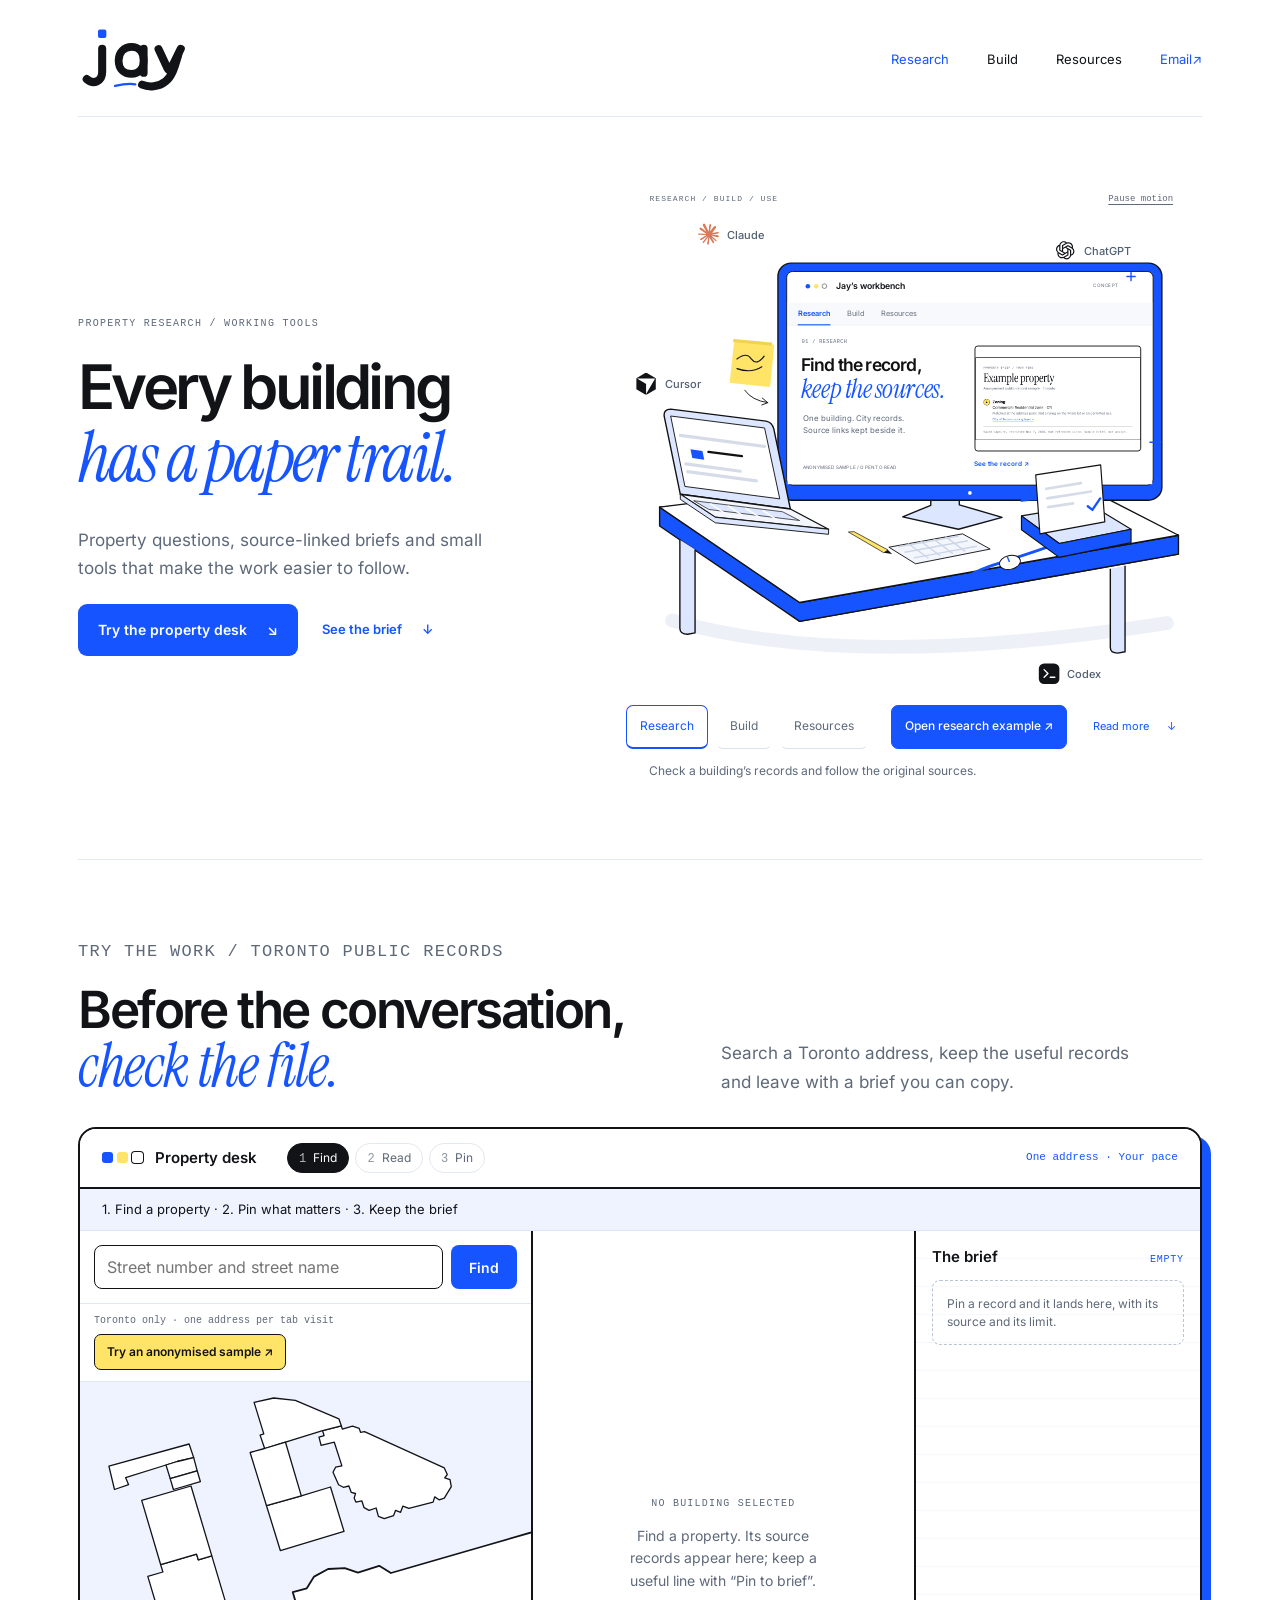
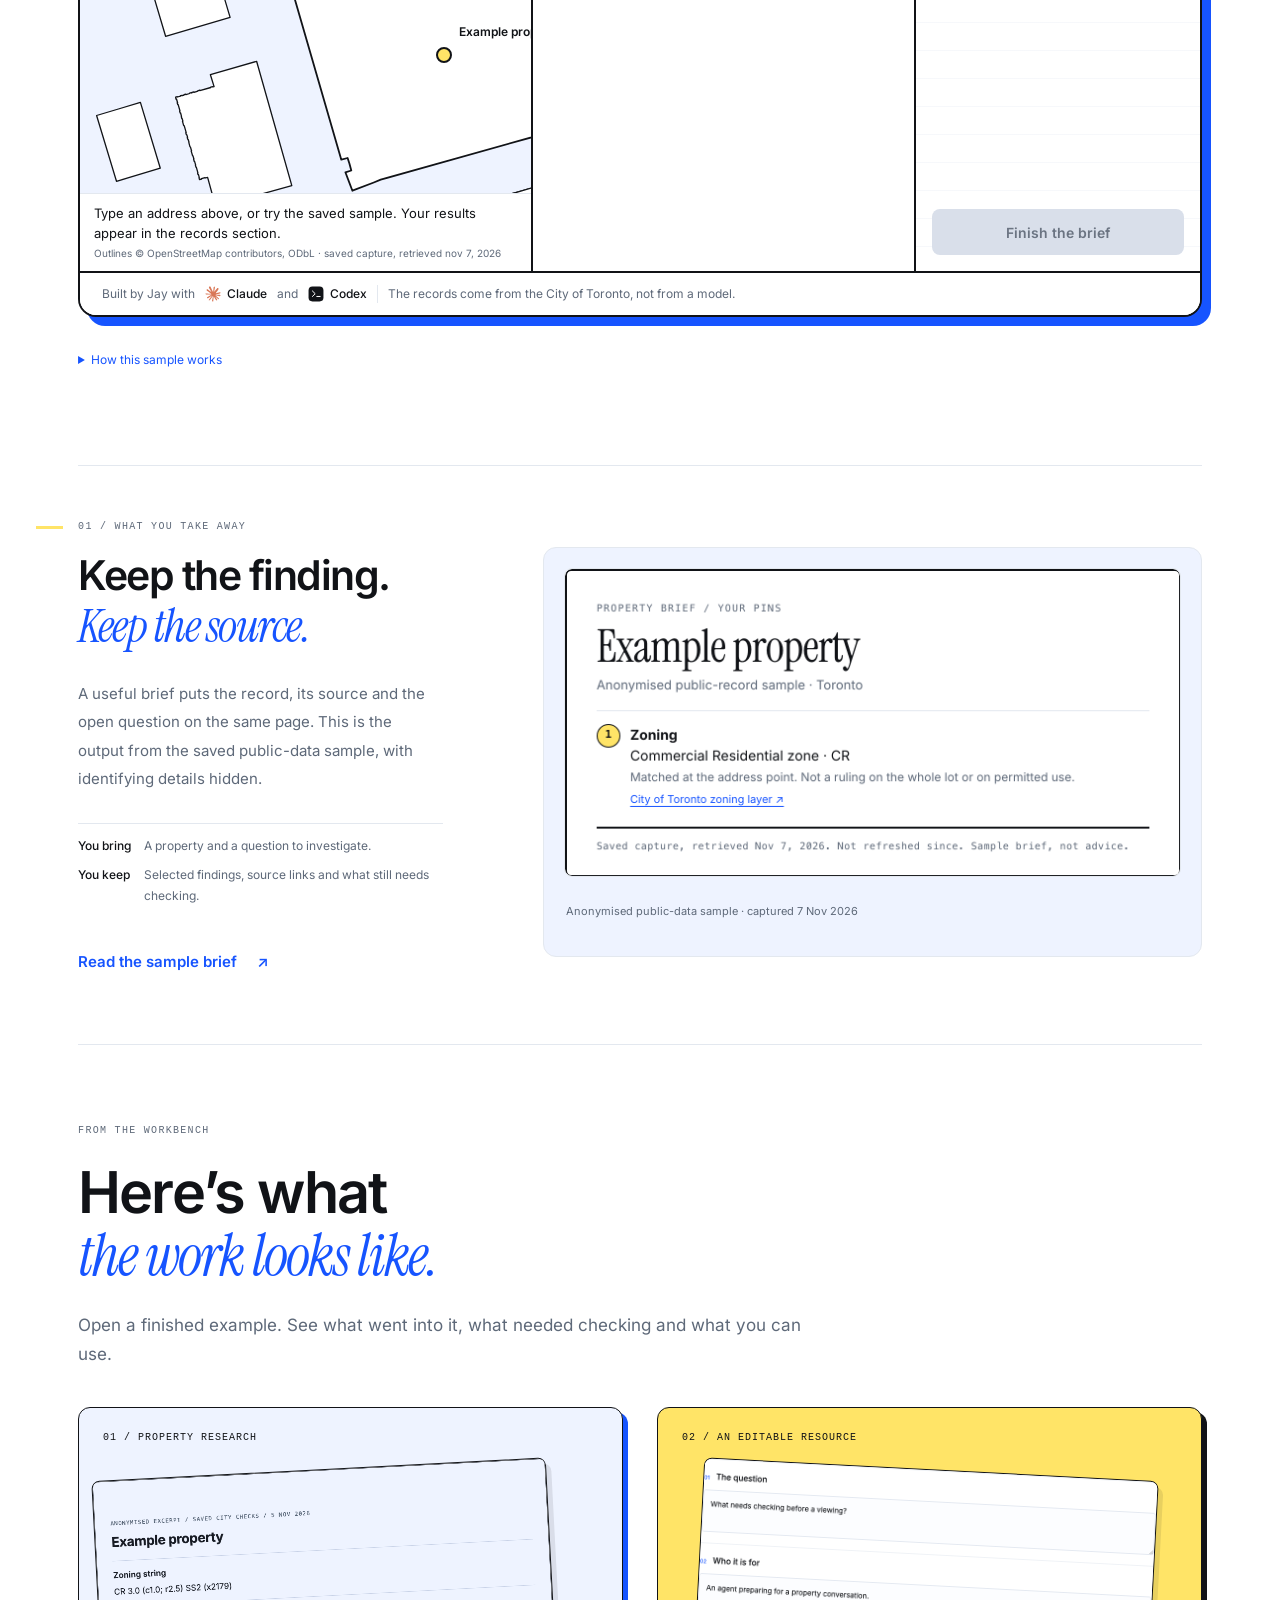
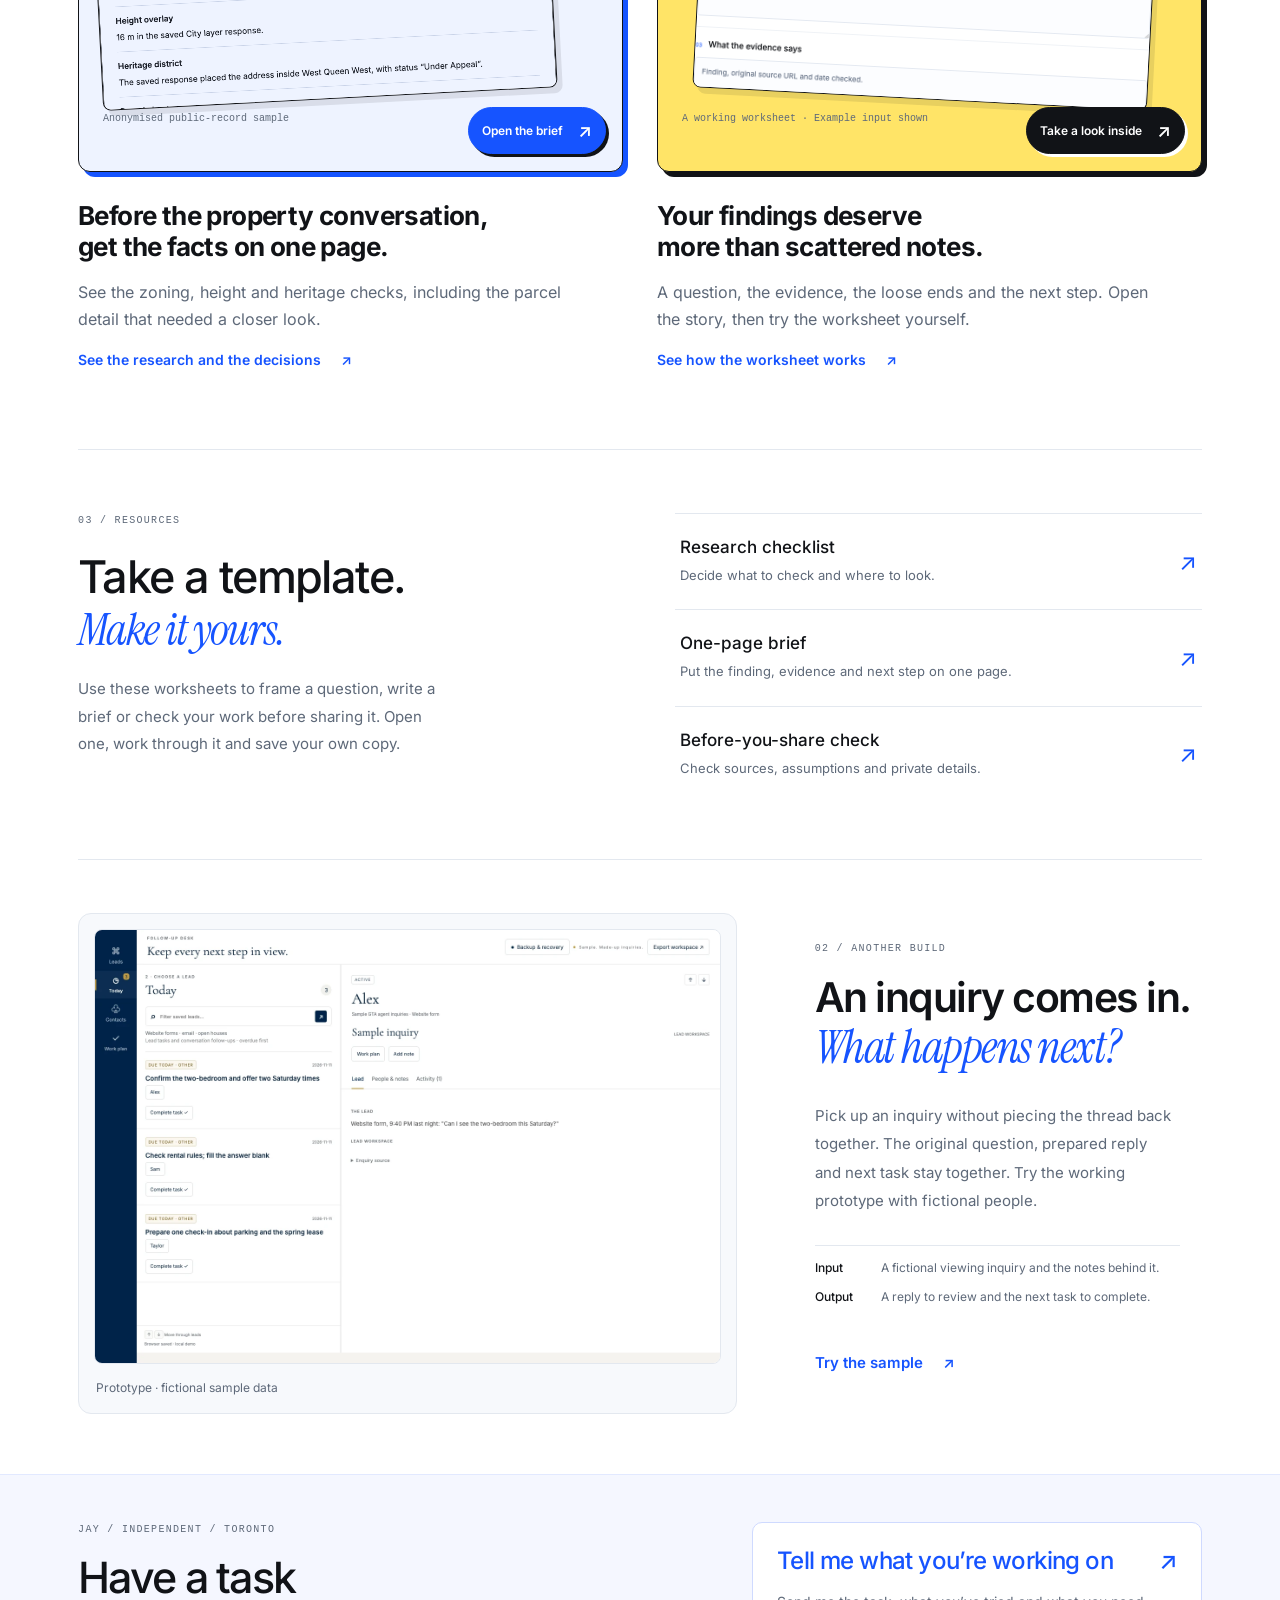
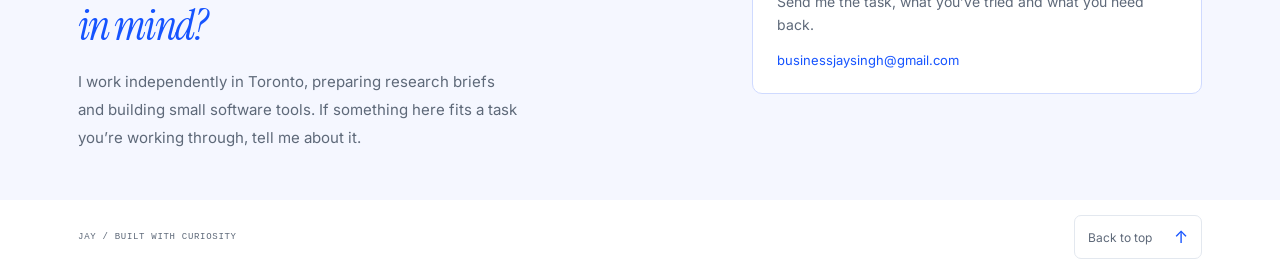
==== commit b0876dfd: "Fix mobile email return and refine responsive motion" ====
--- a/index.html
+++ b/index.html
@@ -1,4 +1,4 @@
-<!doctype html><html lang="en"><head><meta charset="utf-8"><meta name="viewport" content="width=device-width, initial-scale=1"><meta name="color-scheme" content="light"><meta name="theme-color" content="#ffffff"><title>Jay / From a rough idea to useful work.</title><meta name="description" content="Jay builds property-research tools that pull a building’s public records into one sourced view. Try one address with real City of Toronto records. Toronto addresses only."><meta property="og:title" content="Jay / From a rough idea to useful work."><meta property="og:description" content="Research, tools and useful things. A look at what I’m building."><meta property="og:type" content="website"><meta property="og:image" content="https://businessjaysingh-dotcom.github.io/portfolio/assets/share.png"><link rel="icon" type="image/svg+xml" href="assets/jay-icon.svg"><link rel="stylesheet" href="assets/fonts.css"><link rel="stylesheet" href="styles.css?v=desk12"><link rel="stylesheet" href="property-desk.css?v=finish1"><script src="app.js?v=finish1" defer></script></head><body><a class="skip" href="#main">Skip to the work</a><a class="skip" href="#property-desk">Skip to the property desk</a>
+<!doctype html><html lang="en"><head><meta charset="utf-8"><meta name="viewport" content="width=device-width, initial-scale=1"><meta http-equiv="Content-Security-Policy" content="default-src 'self'; script-src 'self'; style-src 'self' 'unsafe-inline'; img-src 'self' data:; font-src 'self'; connect-src 'self' https://gis.toronto.ca https://ckan0.cf.opendata.inter.prod-toronto.ca https://services3.arcgis.com https://services6.arcgis.com; frame-src 'self'; object-src 'none'; base-uri 'none'; form-action 'none'; upgrade-insecure-requests"><meta name="referrer" content="no-referrer"><meta name="color-scheme" content="light"><meta name="theme-color" content="#ffffff"><title>Jay / From a rough idea to useful work.</title><meta name="description" content="Jay builds property-research tools that pull a building’s public records into one sourced view. Try one address with real City of Toronto records. Toronto addresses only."><meta property="og:title" content="Jay / From a rough idea to useful work."><meta property="og:description" content="Research, tools and useful things. A look at what I’m building."><meta property="og:type" content="website"><meta property="og:image" content="https://businessjaysingh-dotcom.github.io/portfolio/assets/share.png"><link rel="icon" type="image/svg+xml" href="assets/jay-icon.svg"><link rel="stylesheet" href="assets/fonts.css"><link rel="stylesheet" href="styles.css?v=mobilemail3"><link rel="stylesheet" href="property-desk.css?v=mobilemail3"><script src="app.js?v=mobilemail3" defer></script><script src="motion.js?v=mobilemail3" defer></script></head><body><aside class="email-return" id="email-return" hidden aria-label="Return to your email"><div><strong>You opened Jay’s work from an email.</strong><p id="email-return-note">Your email is in the app or tab you opened this from.</p></div><div class="email-return-actions"><button type="button" id="email-return-button">Return to email</button><a href="https://mail.google.com/mail/#search/from%3Abusinessjaysingh%40gmail.com" target="_blank" rel="noopener noreferrer">Open Gmail ↗</a></div></aside><a class="skip" href="#main">Skip to the work</a><a class="skip" href="#property-desk">Skip to the property desk</a>
 <header class="header"><a class="wordmark" href="#home" aria-label="Jay home"><svg xmlns="http://www.w3.org/2000/svg" width="120" height="70" viewBox="0 0 360 210" fill="none" aria-hidden="true"><path d="M68 14 H82 Q88 14 88 20 V34 Q88 40 82 40 H68 Q62 40 62 34 V20 Q62 14 68 14Z" fill="#1654FF"/><path d="M75 74 V146 C75 174 49 187 27 168" stroke="#111317" stroke-width="25" stroke-linecap="round"/><path d="M204 111 C204 84 188 68 166 68 C143 68 126 85 126 111 C126 137 143 152 166 152 C188 152 204 136 204 111Z" stroke="#111317" stroke-width="24"/><path d="M204 73 V149" stroke="#111317" stroke-width="24" stroke-linecap="round"/><path d="M250 75 L278 135 Q283 145 290 133 L319 74" stroke="#111317" stroke-width="25" stroke-linecap="round" stroke-linejoin="round"/><path d="M311 93 C301 126 294 157 272 175 C250 193 219 194 199 185" stroke="#111317" stroke-width="25" stroke-linecap="round"/><path d="M115 189 C141 183 159 181 178 184" stroke="#1654FF" stroke-width="7" stroke-linecap="round"/></svg></a><nav aria-label="Main navigation"><a href="#research">Research</a><a href="#build">Build</a><a href="#resources">Resources</a><a class="email-nav" href="mailto:businessjaysingh@gmail.com">Email <span aria-hidden="true">↗</span></a></nav></header>
 <main id="main"><section class="hero" id="home"><div class="intro"><p class="eyebrow">PROPERTY RESEARCH / WORKING TOOLS</p><h1>Every building<br><em>has a paper trail.</em></h1><p class="intro-copy">Property questions, source-linked briefs and small tools that make the work easier to follow.</p><div class="hero-task-actions"><a class="desk-primary" href="#property-desk">Try the property desk <span aria-hidden="true">↘</span></a><a class="text-link" href="#brief-preview">See the brief <span aria-hidden="true">↓</span></a></div></div><div class="notes-board monitor-board" data-focus="research"><div class="board-top"><span>RESEARCH / BUILD / USE</span><button id="motion-toggle" type="button" aria-pressed="false">Pause motion</button></div><div class="drawing"><svg xmlns="http://www.w3.org/2000/svg" width="1250" height="1080" viewBox="250 100 1250 1080" fill="none" role="group" aria-label="Jay’s illustrated desk and monitor. Select Research, Build or Resources on the screen."><path d="M350 998 Q740 1110 1425 1004" fill="none" stroke="#EDF1F7" stroke-width="30" stroke-linecap="round" />
 <path d="M323 752 L1134 693 L1450 854 L627 1000 Z" fill="#F3F6FC" stroke="#111111" stroke-width="3" stroke-linejoin="round" />
@@ -49,7 +49,7 @@
 
 <p class="pd-feedback" id="pd-feedback" role="status" aria-live="polite">1. Find a property · 2. Pin what matters · 3. Keep the brief</p>
 <div class="pd-work" id="pd-work">
-<div class="pd-mapcol"><form id="pd-find" autocomplete="off"><label for="pd-address">City of Toronto address</label><input id="pd-address" type="text" value="" placeholder="Street number and street name" maxlength="80" spellcheck="false" enterkeyhint="search"><button type="submit">Find</button></form><div class="pd-search-help"><span>Toronto only · one address per tab visit</span><button id="pd-start" type="button">Try an anonymised sample ↗</button></div><svg id="pd-map" role="group" aria-label="Anonymised saved example of building outlines. Select the marked sample or search your own address." preserveAspectRatio="xMidYMid slice"></svg><div class="pd-map-foot"><p id="pd-map-note" role="status">Type an address above, or try the saved sample. Your results will open beside the map.</p><p class="pd-attr" id="pd-attr">Outlines © OpenStreetMap contributors, ODbL</p></div></div>
+<div class="pd-mapcol"><form id="pd-find" autocomplete="off"><label for="pd-address">City of Toronto address</label><input id="pd-address" type="text" value="" placeholder="Street number and street name" maxlength="80" spellcheck="false" enterkeyhint="search"><button type="submit">Find</button></form><div class="pd-search-help"><span>Toronto only · one address per tab visit</span><button id="pd-start" type="button">Try an anonymised sample ↗</button></div><svg id="pd-map" role="group" aria-label="Anonymised saved example of building outlines. Select the marked sample or search your own address." preserveAspectRatio="xMidYMid slice"></svg><div class="pd-map-foot"><p id="pd-map-note" role="status">Type an address above, or try the saved sample. Your results appear in the records section.</p><p class="pd-attr" id="pd-attr">Outlines © OpenStreetMap contributors, ODbL</p></div></div>
 <div id="pd-records" aria-label="City records"><div class="pd-rec-wait"><p class="pd-kicker">NO BUILDING SELECTED</p><p>Find a property. Its source records appear here; keep a useful line with “Pin to brief”.</p></div></div>
 <aside class="pd-brief" aria-labelledby="pd-brief-title"><div class="pd-brief-top"><h3 id="pd-brief-title">The brief</h3><span id="pd-count">Empty</span></div><ul id="pd-brief-list"></ul><button id="pd-finish" type="button" disabled>Finish the brief</button></aside>
 </div>
--- a/styles.css
+++ b/styles.css
@@ -54,3 +54,19 @@
 
 /* Timed, browser-only work sample. Same white/cobalt identity as the desk. */
 [hidden]{display:none!important}.sr-only{position:absolute;width:1px;height:1px;padding:0;overflow:hidden;clip:rect(0,0,0,0);white-space:nowrap;border:0}.desk-trial{margin:0 6.1%;padding:74px 0;border-top:1px solid var(--line)}.desk-story{max-width:720px}.desk-story h2{font-size:clamp(34px,4vw,58px);letter-spacing:-1.7px;line-height:1.08;margin:20px 0}.desk-story p,.desk-output p{color:var(--muted);line-height:1.8;max-width:650px}.desk-limit{font-size:13px}.desk-primary{background:var(--blue);color:white;padding:15px 20px;border-radius:8px;font-weight:600;min-height:48px}.desk-console{margin-top:36px;border:1px solid #cdd8f1;border-radius:14px;overflow:hidden;background:white;box-shadow:0 18px 60px #163b7910}.desk-bar{display:flex;justify-content:space-between;gap:16px;align-items:center;background:#f6f8ff;border-bottom:1px solid var(--line);padding:20px 24px}.desk-bar>div{display:flex;gap:18px;align-items:center}.desk-bar button{background:white;color:var(--blue);padding:10px;border-radius:6px;border:1px solid #dce4ff}.desk-bar #desk-timer{font-variant-numeric:tabular-nums;font-family:ui-monospace,monospace;color:var(--blue)}.desk-feedback{font-size:13px;color:var(--muted);padding:12px 24px;margin:0;border-bottom:1px solid var(--line)}#desk-fields{border:0;padding:0;margin:0;min-width:0}.desk-columns{display:grid;grid-template-columns:210px minmax(0,1fr)}.desk-people{padding:18px;border-right:1px solid var(--line);background:#fafbfe;display:flex;flex-direction:column;gap:8px}.desk-people button{text-align:left;padding:15px 12px;background:transparent;color:var(--ink);border-radius:7px;font-weight:600;min-height:60px}.desk-people button[aria-pressed=true]{background:#eaf0ff;color:var(--blue)}.desk-people small{display:block;font-weight:400;color:var(--muted);font-size:12px;margin-top:7px}.desk-editor{padding:28px;min-width:0}.desk-editor blockquote{margin:10px 0 26px;font-size:21px;line-height:1.6;max-width:650px}.desk-editor>label{font-size:13px;font-weight:600;display:block;margin-bottom:10px}.desk-editor textarea{display:block;width:100%;border:1px solid #bdcbed;border-radius:8px;background:#fcfdff;color:var(--ink);font:inherit;line-height:1.7;padding:16px;resize:vertical;min-height:170px}.desk-editor textarea:focus{outline:2px solid var(--blue);outline-offset:3px}.desk-unknown{border-left:3px solid var(--yellow);padding-left:12px;color:var(--muted);font-size:13px;line-height:1.7}.desk-editor .desk-task{display:flex;align-items:flex-start;gap:10px;line-height:1.6;margin:20px 0}.desk-task input{accent-color:var(--blue);width:18px;height:18px;flex-shrink:0}.desk-finished{padding:32px;background:#f3f6ff;border-top:1px solid #ccd8fa}.desk-finished h3,.desk-output h3{font-size:clamp(26px,3vw,38px);letter-spacing:-1px;line-height:1.2}.desk-finished p{line-height:1.7;max-width:650px}.desk-finished>div{display:flex;gap:24px;align-items:center;flex-wrap:wrap}.desk-output{padding:54px 0 0}.story-reveal{transition:opacity .6s ease,transform .6s ease}.story-reveal:not(.story-visible){opacity:.25;transform:translateY(18px)}@media(max-width:650px){.desk-trial{padding:45px 0}.desk-columns{display:block}.desk-people{flex-direction:row;border-right:0;border-bottom:1px solid var(--line);padding:10px;gap:5px}.desk-people button{flex:1;padding:10px 7px;font-size:14px;min-width:0}.desk-people small{font-size:10px}.desk-editor{padding:20px}.desk-editor blockquote{font-size:18px}.desk-bar{padding:16px;align-items:flex-start}.desk-bar strong{font-size:14px}.desk-bar>div{gap:10px}.desk-finished{padding:22px}.desk-editor textarea{font-size:16px}.desk-output h3{font-size:30px}}@media(prefers-reduced-motion:reduce){.story-reveal{opacity:1!important;transform:none!important;transition:none!important}}
+
+.email-return{position:sticky;top:0;z-index:20;display:flex;gap:20px;align-items:center;justify-content:space-between;padding:16px max(24px,calc((100% - 1264px)/2));background:#eef3ff;border-bottom:1px solid #dce3ed;font:14px/1.5 Inter,Arial,sans-serif;color:#17202d}.email-return[hidden]{display:none}.email-return p{margin:2px 0 0}.email-return button{padding:10px 16px;border:1px solid #1654ff;border-radius:8px;background:#1654ff;color:white;cursor:pointer;white-space:nowrap}@media(max-width:600px){.email-return{align-items:flex-start;padding:14px 18px;gap:12px;flex-wrap:wrap}}
+
+/* Email entry: no unknown browser-history jumps or forced tab closing. */
+.email-return-actions{display:flex;gap:10px;align-items:center;flex-wrap:wrap}.email-return-actions a{display:inline-flex;align-items:center;min-height:44px;padding:10px 14px;border:1px solid #1654ff;border-radius:8px;color:#1654ff;background:white;text-decoration:none;white-space:nowrap}
+@media(max-width:700px){
+ .hero{grid-template-columns:minmax(0,1fr);gap:26px}.hero>*{min-width:0}.header{flex-wrap:wrap;gap:14px}.header nav{flex-wrap:wrap;gap:12px}.email-return{position:static;display:block;padding:12px 18px;font-size:12px;line-height:1.5}.email-return-actions{margin-top:10px}.email-return-actions a,.email-return button{min-height:44px;font-size:13px;padding:10px 13px}.email-return p{margin-top:5px}.modal{max-width:calc(100vw - 24px);max-height:calc(100dvh - 24px)}
+}
+/* Small purposeful transitions; never gate reading on an animation. */
+.motion-reveal{opacity:0;transform:translateY(14px);transition:opacity .44s ease,transform .44s cubic-bezier(.2,.7,.2,1)}.motion-reveal.is-revealed,.motion-reveal:focus-within{opacity:1;transform:none}html[data-ui-motion=paused] .motion-reveal{opacity:1;transform:none;transition:none}
+@media(prefers-reduced-motion:no-preference){.email-return-actions a,.email-return button,.desk-primary,.text-link,.case-card{transition:transform .18s ease,background-color .18s ease,box-shadow .18s ease}.email-return-actions a:active,.email-return button:active,.desk-primary:active{transform:scale(.98)}.case-card:hover{transform:translateY(-3px)}dialog[open]{animation:ui-enter .2s ease-out}.pd-panel,.pd-sheet{animation:ui-enter .24s ease-out}#pd-brief-list li.is-fresh{animation:ui-enter .2s ease-out}}
+@keyframes ui-enter{from{opacity:.3;transform:translateY(8px)}to{opacity:1;transform:none}}
+@media(prefers-reduced-motion:reduce){.motion-reveal{opacity:1;transform:none;transition:none!important}}
+html[data-ui-motion=paused] .pd-panel,html[data-ui-motion=paused] .pd-sheet,html[data-ui-motion=paused] dialog[open]{animation:none}
+
+html[data-ui-motion=paused] .case-card:hover{transform:none}html[data-ui-motion=paused] .case-card,html[data-ui-motion=paused] .desk-primary,html[data-ui-motion=paused] .text-link{transition:none}
--- a/property-desk.css
+++ b/property-desk.css
@@ -225,3 +225,11 @@
 @media(max-width:900px){.pdesk-story{grid-template-columns:1fr;gap:14px}.pdesk-story>p:not(.eyebrow){max-width:600px}.pd-work{height:auto}.pd-mapcol{height:auto}#pd-records{height:auto;min-height:170px}.pd-panel{max-height:440px}.pd-search-help{flex-direction:row;align-items:center;justify-content:space-between;gap:12px}.pd-search-help>span{max-width:130px}.pd-search-help button{font-size:11px;max-width:185px}.pd-map-label{font-size:14px}}
 @media(max-width:700px){.hero .intro-copy{font-size:15px}.hero-task-actions{margin:20px 0 0;gap:13px 20px}.hero-task-actions .desk-primary{font-size:13px;padding:13px 16px;gap:15px}.hero-task-actions .text-link{font-size:12px}.pdesk{padding-top:34px}.pdesk-story h2{font-size:37px;letter-spacing:-1.4px}.pdesk-story>p:not(.eyebrow){font-size:15px}.pd-search-help{align-items:flex-start}.pd-search-help>span{font-size:9px}.project-figure#brief-preview{padding:14px}.pd-visit-label{max-width:140px}.pd-feedback{font-size:12px}.after-desk{margin-top:0}}
 @media(max-width:380px){.pdesk-story h2{font-size:33px}.hero-task-actions{gap:14px}.pd-search-help{flex-direction:column;gap:7px}.pd-search-help>span{max-width:none}.pd-search-help button{max-width:none}}
+
+/* Phone task flow: search, compact map, readable records, then saved brief. */
+@media(max-width:700px){
+ .pdesk{margin:0 18px;padding-bottom:36px}.pd-console{border-radius:12px;box-shadow:4px 4px 0 var(--blue)}.pd-work{display:flex;flex-direction:column;height:auto}.pd-mapcol,#pd-records{height:auto;min-width:0;border-right:0;border-bottom:1px solid var(--ink)}#pd-map{flex:none;height:230px;width:100%}#pd-find{display:grid;grid-template-columns:minmax(0,1fr) auto;gap:8px;padding:12px}#pd-address{width:100%;font-size:16px;padding:11px 10px}#pd-find button{min-height:46px;padding:10px 16px}.pd-search-help{display:flex;flex-direction:column;align-items:stretch;padding:0 12px 12px;gap:8px}.pd-search-help>span{max-width:none;font-size:11px}.pd-search-help button{max-width:none;min-height:44px;font-size:13px}.pd-map-foot{padding:10px 12px}.pd-panel{max-height:none;overflow:visible}.pd-bar{position:static;flex-wrap:wrap;padding:12px;gap:10px}.pd-steps{flex-wrap:wrap;margin:0;gap:5px}.pd-steps li{font-size:11px;padding:5px 8px}.pd-brief{min-width:0;padding:16px}.pd-brief button,.pd-actions button{min-height:44px}.pd-feedback{padding:10px 12px}.pd-rec-wait{padding:22px 16px}.pd-rec-row,.pd-rec-head,.pd-sheet{overflow-wrap:anywhere}.pd-sheet{padding:20px 16px}.pd-done{padding:16px}.pd-gate{top:0;padding:20px 12px}.pd-gate-card{padding:20px 16px}.pd-gate-card h3{font-size:30px}
+}
+@media(max-width:700px){.pd-tabs{display:flex;overflow-x:auto;flex-wrap:nowrap;gap:5px;padding:10px 12px}.pd-tabs button{flex:0 0 auto;min-height:44px;font-size:13px;padding:9px 12px}.detail-columns{grid-template-columns:1fr}.demo-tabs button{min-height:44px;font-size:14px}#project-dialog{width:calc(100vw - 20px);max-height:calc(100dvh - 20px);padding:20px 16px}#project-dialog .detail-meta{line-height:1.6}#project-dialog img{width:100%;height:auto}.demo-preview{min-width:0}.demo-preview p{font-size:15px}}
+
+@media(max-width:700px){.pdesk-story .eyebrow{font-size:10px;line-height:1.6;letter-spacing:1.1px}.work-facts{grid-template-columns:1fr}.case-art{height:auto;min-height:260px}.case-preview-frame{height:auto;aspect-ratio:820/490}}
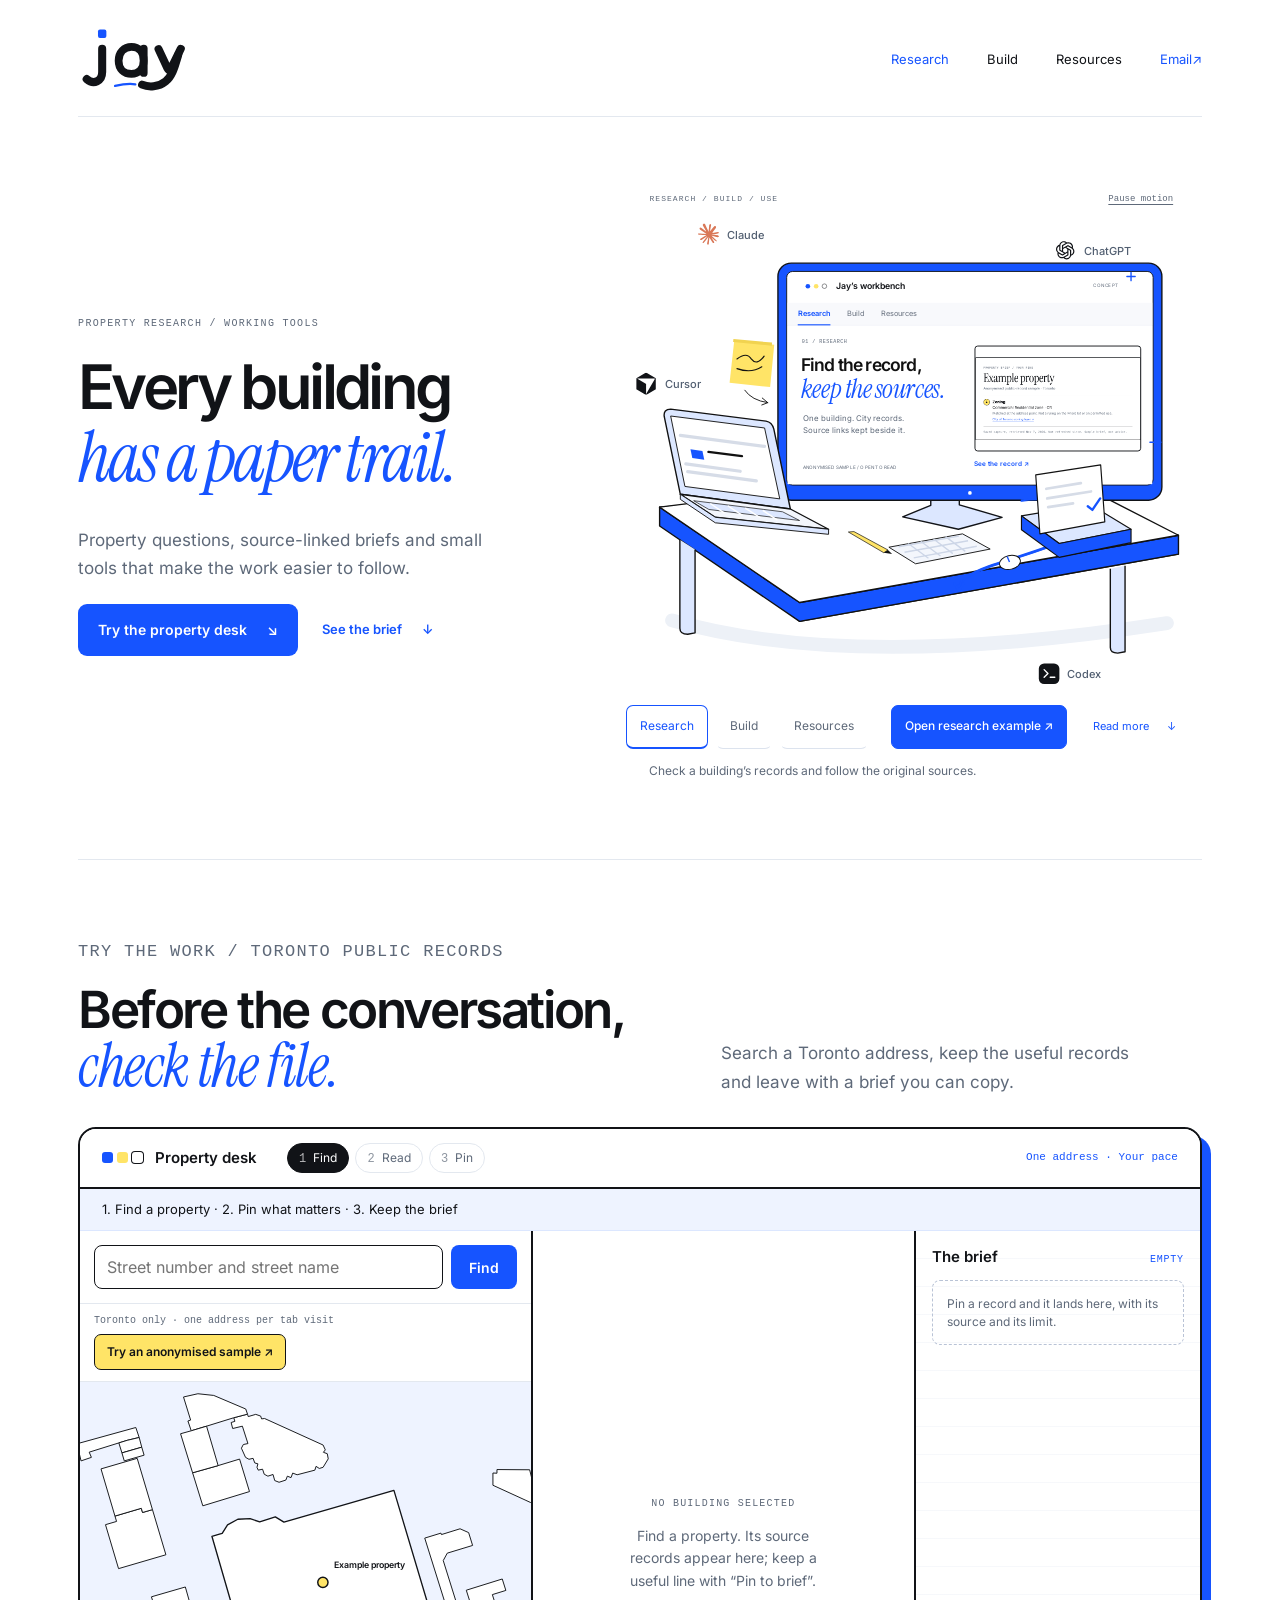
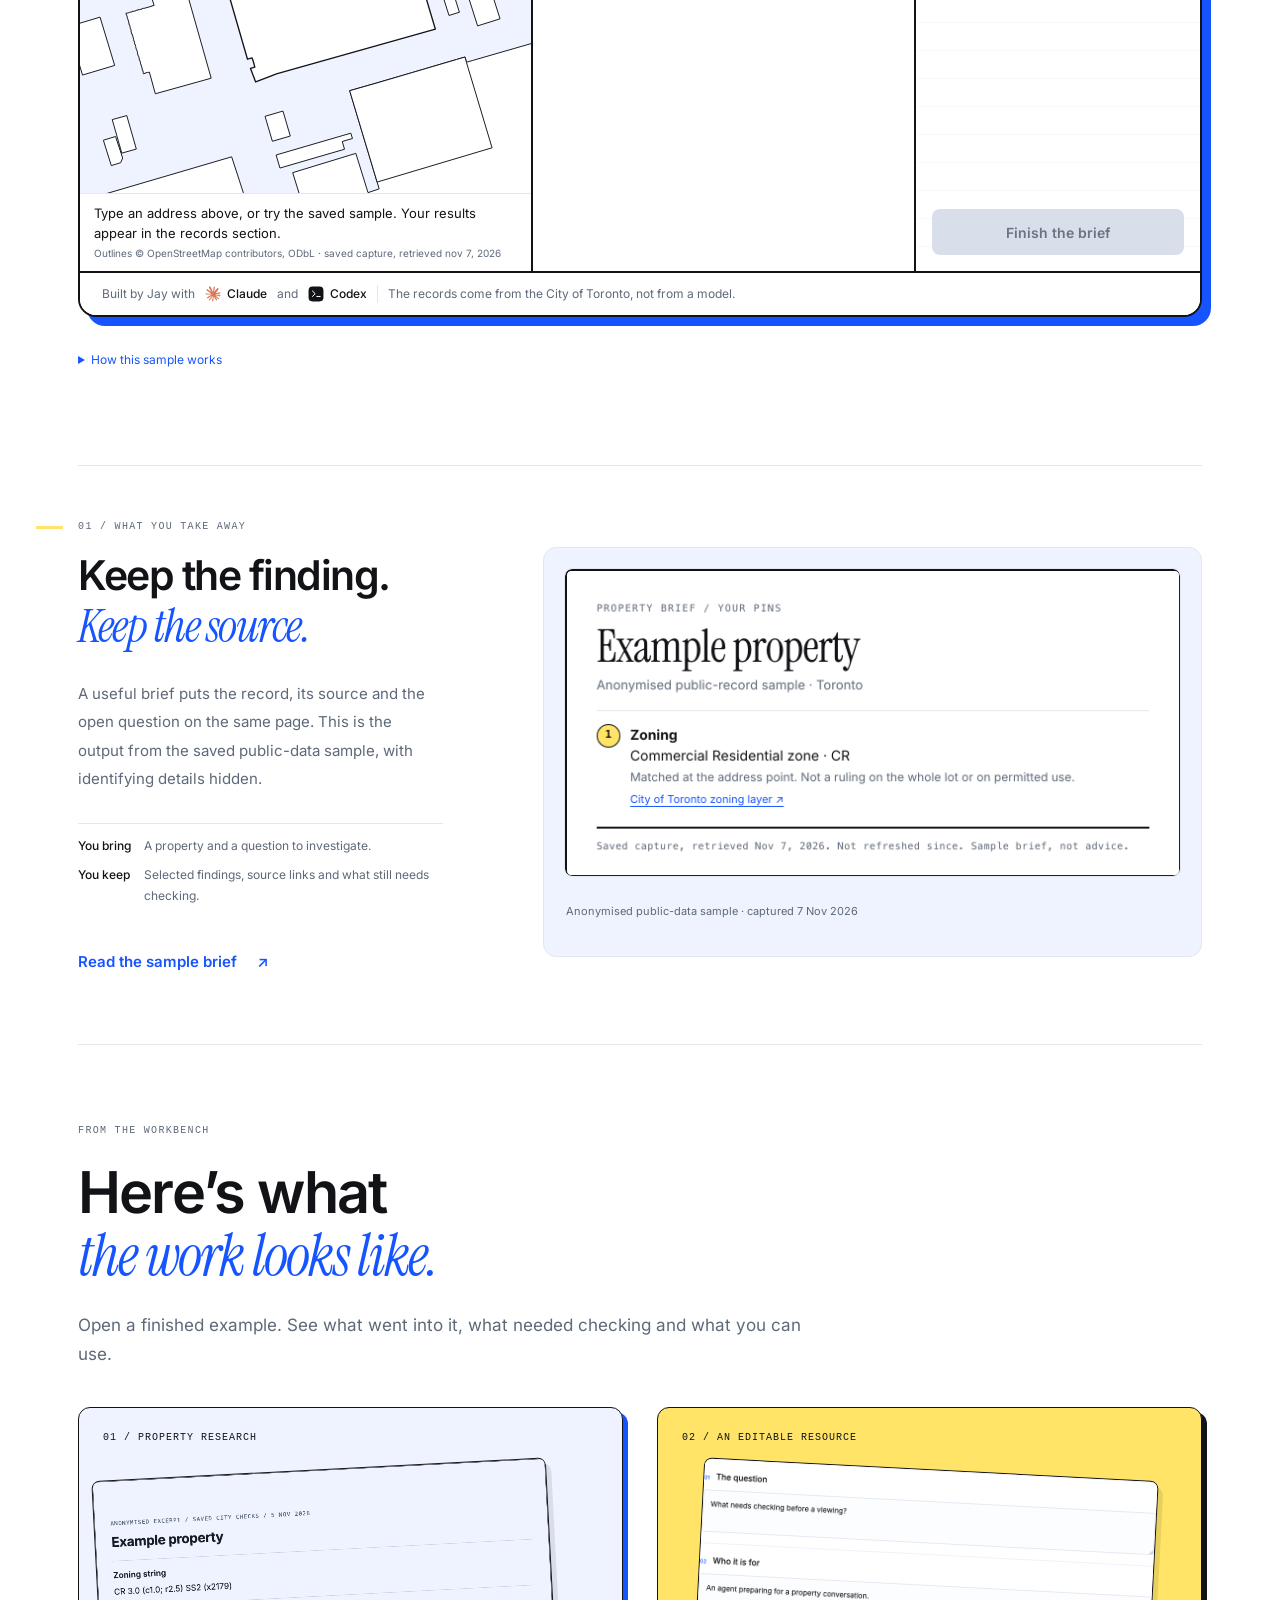
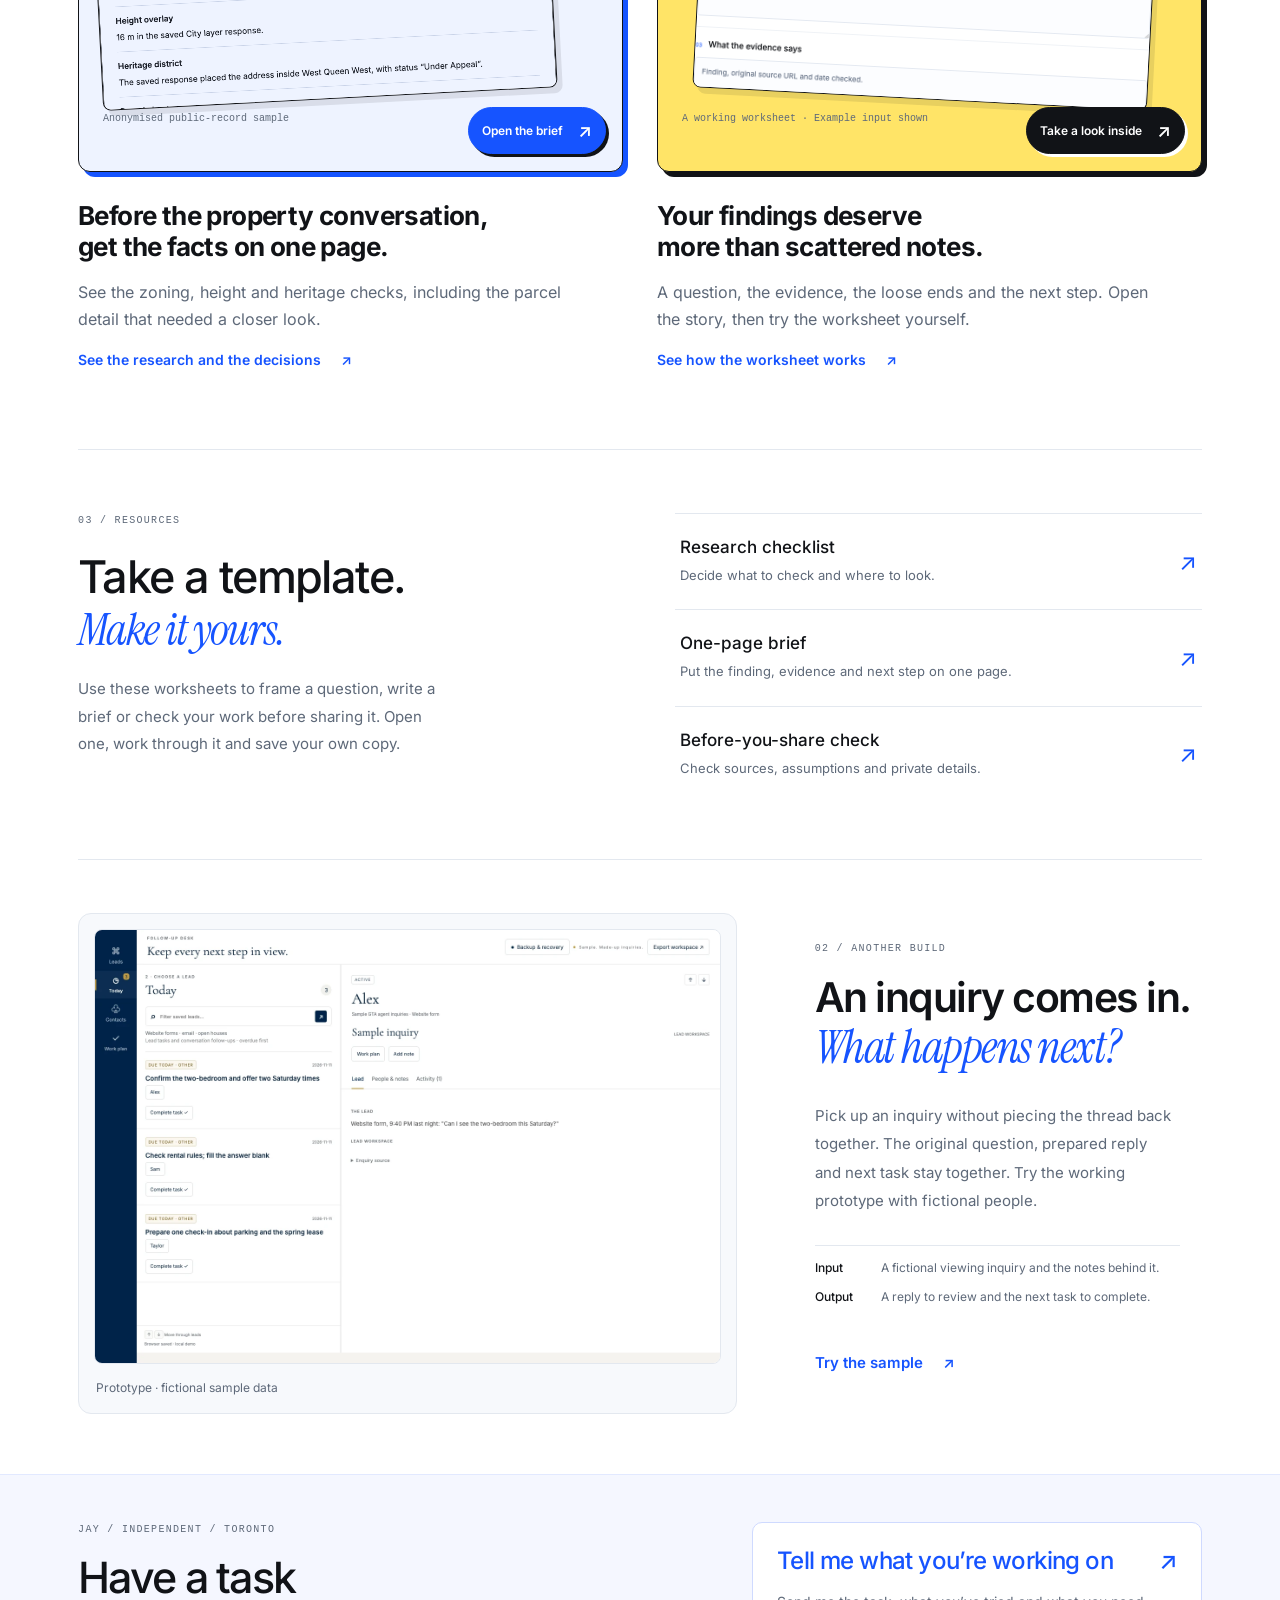
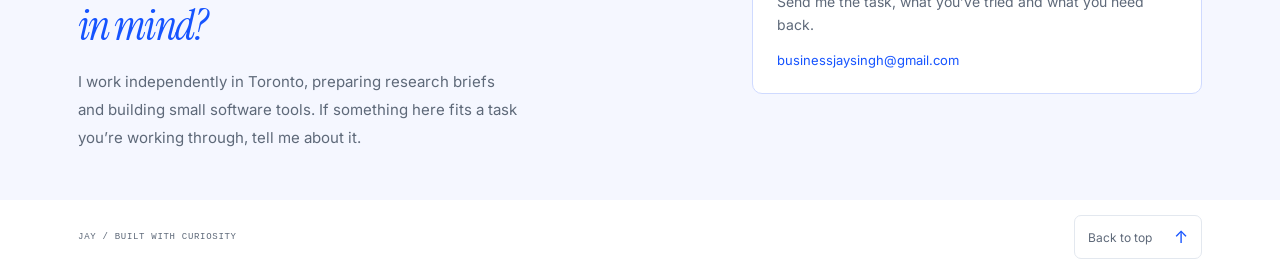
==== commit 8ae05110: "Restore map dimensions and add explicit motion opt-in" ====
--- a/index.html
+++ b/index.html
@@ -1,4 +1,4 @@
-<!doctype html><html lang="en"><head><meta charset="utf-8"><meta name="viewport" content="width=device-width, initial-scale=1"><meta http-equiv="Content-Security-Policy" content="default-src 'self'; script-src 'self'; style-src 'self' 'unsafe-inline'; img-src 'self' data:; font-src 'self'; connect-src 'self' https://gis.toronto.ca https://ckan0.cf.opendata.inter.prod-toronto.ca https://services3.arcgis.com https://services6.arcgis.com; frame-src 'self'; object-src 'none'; base-uri 'none'; form-action 'none'; upgrade-insecure-requests"><meta name="referrer" content="no-referrer"><meta name="color-scheme" content="light"><meta name="theme-color" content="#ffffff"><title>Jay / From a rough idea to useful work.</title><meta name="description" content="Jay builds property-research tools that pull a building’s public records into one sourced view. Try one address with real City of Toronto records. Toronto addresses only."><meta property="og:title" content="Jay / From a rough idea to useful work."><meta property="og:description" content="Research, tools and useful things. A look at what I’m building."><meta property="og:type" content="website"><meta property="og:image" content="https://businessjaysingh-dotcom.github.io/portfolio/assets/share.png"><link rel="icon" type="image/svg+xml" href="assets/jay-icon.svg"><link rel="stylesheet" href="assets/fonts.css"><link rel="stylesheet" href="styles.css?v=mobilemail3"><link rel="stylesheet" href="property-desk.css?v=mobilemail3"><script src="app.js?v=mobilemail3" defer></script><script src="motion.js?v=mobilemail3" defer></script></head><body><aside class="email-return" id="email-return" hidden aria-label="Return to your email"><div><strong>You opened Jay’s work from an email.</strong><p id="email-return-note">Your email is in the app or tab you opened this from.</p></div><div class="email-return-actions"><button type="button" id="email-return-button">Return to email</button><a href="https://mail.google.com/mail/#search/from%3Abusinessjaysingh%40gmail.com" target="_blank" rel="noopener noreferrer">Open Gmail ↗</a></div></aside><a class="skip" href="#main">Skip to the work</a><a class="skip" href="#property-desk">Skip to the property desk</a>
+<!doctype html><html lang="en"><head><meta charset="utf-8"><meta name="viewport" content="width=device-width, initial-scale=1"><meta http-equiv="Content-Security-Policy" content="default-src 'self'; script-src 'self'; style-src 'self' 'unsafe-inline'; img-src 'self' data:; font-src 'self'; connect-src 'self' https://gis.toronto.ca https://ckan0.cf.opendata.inter.prod-toronto.ca https://services3.arcgis.com https://services6.arcgis.com; frame-src 'self'; object-src 'none'; base-uri 'none'; form-action 'none'; upgrade-insecure-requests"><meta name="referrer" content="no-referrer"><meta name="color-scheme" content="light"><meta name="theme-color" content="#ffffff"><title>Jay / From a rough idea to useful work.</title><meta name="description" content="Jay builds property-research tools that pull a building’s public records into one sourced view. Try one address with real City of Toronto records. Toronto addresses only."><meta property="og:title" content="Jay / From a rough idea to useful work."><meta property="og:description" content="Research, tools and useful things. A look at what I’m building."><meta property="og:type" content="website"><meta property="og:image" content="https://businessjaysingh-dotcom.github.io/portfolio/assets/share.png"><link rel="icon" type="image/svg+xml" href="assets/jay-icon.svg"><link rel="stylesheet" href="assets/fonts.css"><link rel="stylesheet" href="styles.css?v=mobilemail4"><link rel="stylesheet" href="property-desk.css?v=mobilemail4"><script src="app.js?v=mobilemail4" defer></script><script src="motion.js?v=mobilemail4" defer></script></head><body><aside class="email-return" id="email-return" hidden aria-label="Return to your email"><div><strong>You opened Jay’s work from an email.</strong><p id="email-return-note">Your email is in the app or tab you opened this from.</p></div><div class="email-return-actions"><button type="button" id="email-return-button">Return to email</button><a href="https://mail.google.com/mail/#search/from%3Abusinessjaysingh%40gmail.com" target="_blank" rel="noopener noreferrer">Open Gmail ↗</a></div></aside><a class="skip" href="#main">Skip to the work</a><a class="skip" href="#property-desk">Skip to the property desk</a>
 <header class="header"><a class="wordmark" href="#home" aria-label="Jay home"><svg xmlns="http://www.w3.org/2000/svg" width="120" height="70" viewBox="0 0 360 210" fill="none" aria-hidden="true"><path d="M68 14 H82 Q88 14 88 20 V34 Q88 40 82 40 H68 Q62 40 62 34 V20 Q62 14 68 14Z" fill="#1654FF"/><path d="M75 74 V146 C75 174 49 187 27 168" stroke="#111317" stroke-width="25" stroke-linecap="round"/><path d="M204 111 C204 84 188 68 166 68 C143 68 126 85 126 111 C126 137 143 152 166 152 C188 152 204 136 204 111Z" stroke="#111317" stroke-width="24"/><path d="M204 73 V149" stroke="#111317" stroke-width="24" stroke-linecap="round"/><path d="M250 75 L278 135 Q283 145 290 133 L319 74" stroke="#111317" stroke-width="25" stroke-linecap="round" stroke-linejoin="round"/><path d="M311 93 C301 126 294 157 272 175 C250 193 219 194 199 185" stroke="#111317" stroke-width="25" stroke-linecap="round"/><path d="M115 189 C141 183 159 181 178 184" stroke="#1654FF" stroke-width="7" stroke-linecap="round"/></svg></a><nav aria-label="Main navigation"><a href="#research">Research</a><a href="#build">Build</a><a href="#resources">Resources</a><a class="email-nav" href="mailto:businessjaysingh@gmail.com">Email <span aria-hidden="true">↗</span></a></nav></header>
 <main id="main"><section class="hero" id="home"><div class="intro"><p class="eyebrow">PROPERTY RESEARCH / WORKING TOOLS</p><h1>Every building<br><em>has a paper trail.</em></h1><p class="intro-copy">Property questions, source-linked briefs and small tools that make the work easier to follow.</p><div class="hero-task-actions"><a class="desk-primary" href="#property-desk">Try the property desk <span aria-hidden="true">↘</span></a><a class="text-link" href="#brief-preview">See the brief <span aria-hidden="true">↓</span></a></div></div><div class="notes-board monitor-board" data-focus="research"><div class="board-top"><span>RESEARCH / BUILD / USE</span><button id="motion-toggle" type="button" aria-pressed="false">Pause motion</button></div><div class="drawing"><svg xmlns="http://www.w3.org/2000/svg" width="1250" height="1080" viewBox="250 100 1250 1080" fill="none" role="group" aria-label="Jay’s illustrated desk and monitor. Select Research, Build or Resources on the screen."><path d="M350 998 Q740 1110 1425 1004" fill="none" stroke="#EDF1F7" stroke-width="30" stroke-linecap="round" />
 <path d="M323 752 L1134 693 L1450 854 L627 1000 Z" fill="#F3F6FC" stroke="#111111" stroke-width="3" stroke-linejoin="round" />
@@ -62,4 +62,4 @@
 <section class="about" id="about" aria-labelledby="about-title"><div><p class="eyebrow">JAY / INDEPENDENT / TORONTO</p><h2 id="about-title">Have a task<br><em>in mind?</em></h2><p>I work independently in Toronto, preparing research briefs and building small software tools. If something here fits a task you’re working through, tell me about it.</p></div><a href="mailto:businessjaysingh@gmail.com" class="contact-link" aria-label="Email Jay at businessjaysingh@gmail.com"><strong>Tell me what you’re working on <span aria-hidden="true">↗</span></strong><span class="contact-context">Send me the task, what you’ve tried and what you need back.</span><small>businessjaysingh@gmail.com</small></a></section>
 </main><footer class="footer"><span>JAY / BUILT WITH CURIOSITY</span><a href="#home" class="back-top">Back to top <span aria-hidden="true">↑</span></a></footer>
 <dialog id="project-dialog" aria-labelledby="dialog-title"><div class="dialog-top"><span class="eyebrow" id="dialog-kind"></span><button class="close" aria-label="Close project details">Close ×</button></div><div id="project-content"></div></dialog>
-<noscript><p class="noscript">Project navigation and downloads work without JavaScript. The project detail previews need JavaScript.</p></noscript><script src="property-data.js?v=1" defer></script><script src="property-desk.js?v=finish1" defer></script></body></html>
+<noscript><p class="noscript">Project navigation and downloads work without JavaScript. The project detail previews need JavaScript.</p></noscript><script src="property-data.js?v=mobilemail4" defer></script><script src="property-desk.js?v=finish1" defer></script></body></html>
--- a/styles.css
+++ b/styles.css
@@ -70,3 +70,9 @@
 html[data-ui-motion=paused] .pd-panel,html[data-ui-motion=paused] .pd-sheet,html[data-ui-motion=paused] dialog[open]{animation:none}
 
 html[data-ui-motion=paused] .case-card:hover{transform:none}html[data-ui-motion=paused] .case-card,html[data-ui-motion=paused] .desk-primary,html[data-ui-motion=paused] .text-link{transition:none}
+
+/* An explicit page-only motion choice may override the default reduced-motion presentation. */
+html[data-motion-optin=true] .drawing .tool-float{animation:tool-drift 8s ease-in-out infinite!important}html[data-motion-optin=true] .motion-reveal{transition:opacity .44s ease,transform .44s ease!important}html[data-motion-optin=true] .pd-panel,html[data-motion-optin=true] .pd-sheet,html[data-motion-optin=true] dialog[open]{animation:ui-enter .24s ease-out!important}html[data-ui-motion=paused] .drawing .tool-float{animation-play-state:paused!important}
+
+html[data-motion-optin=true] .notes-board[data-visible=false] .tool-float{animation-play-state:paused!important}
+@media(max-width:700px){.project,.case-grid,.resources,.detail-columns{grid-template-columns:minmax(0,1fr)}.project-figure{min-width:0;margin-left:0;margin-right:0}.case-grid>*{min-width:0}}
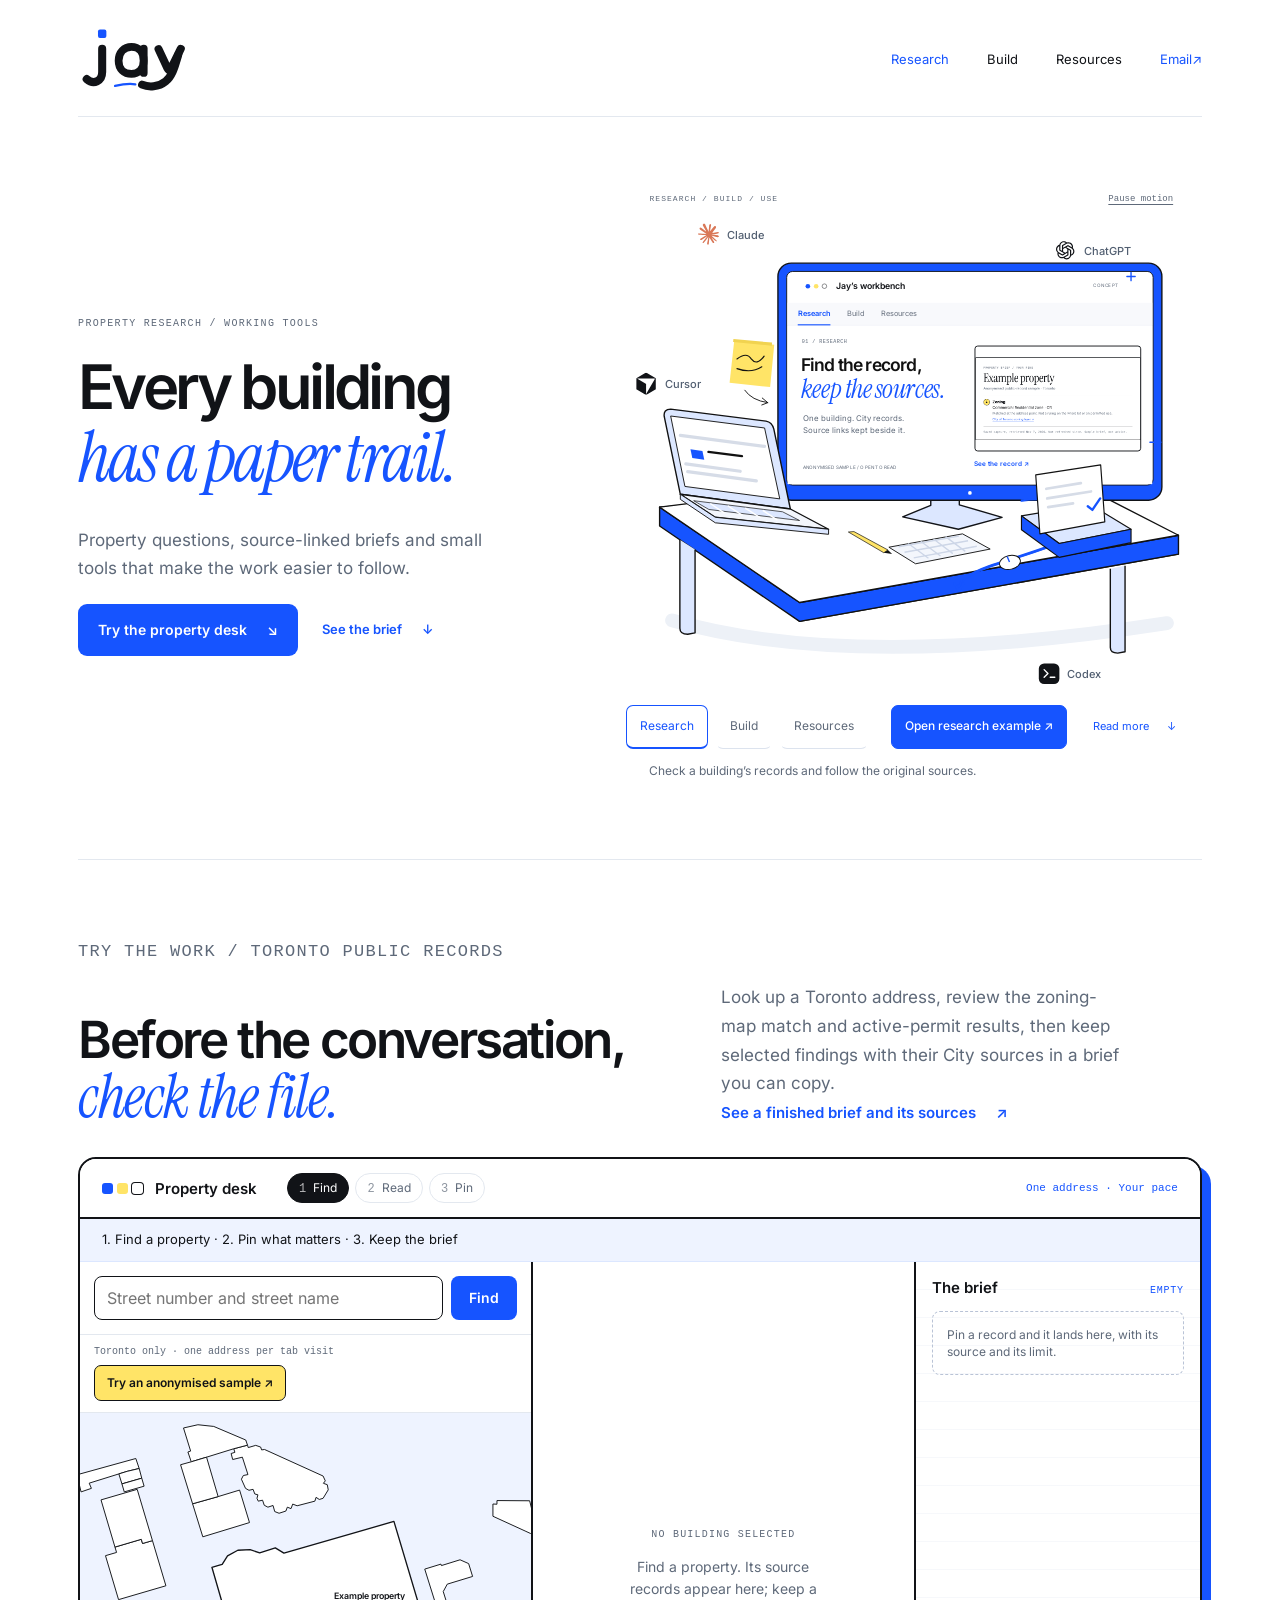
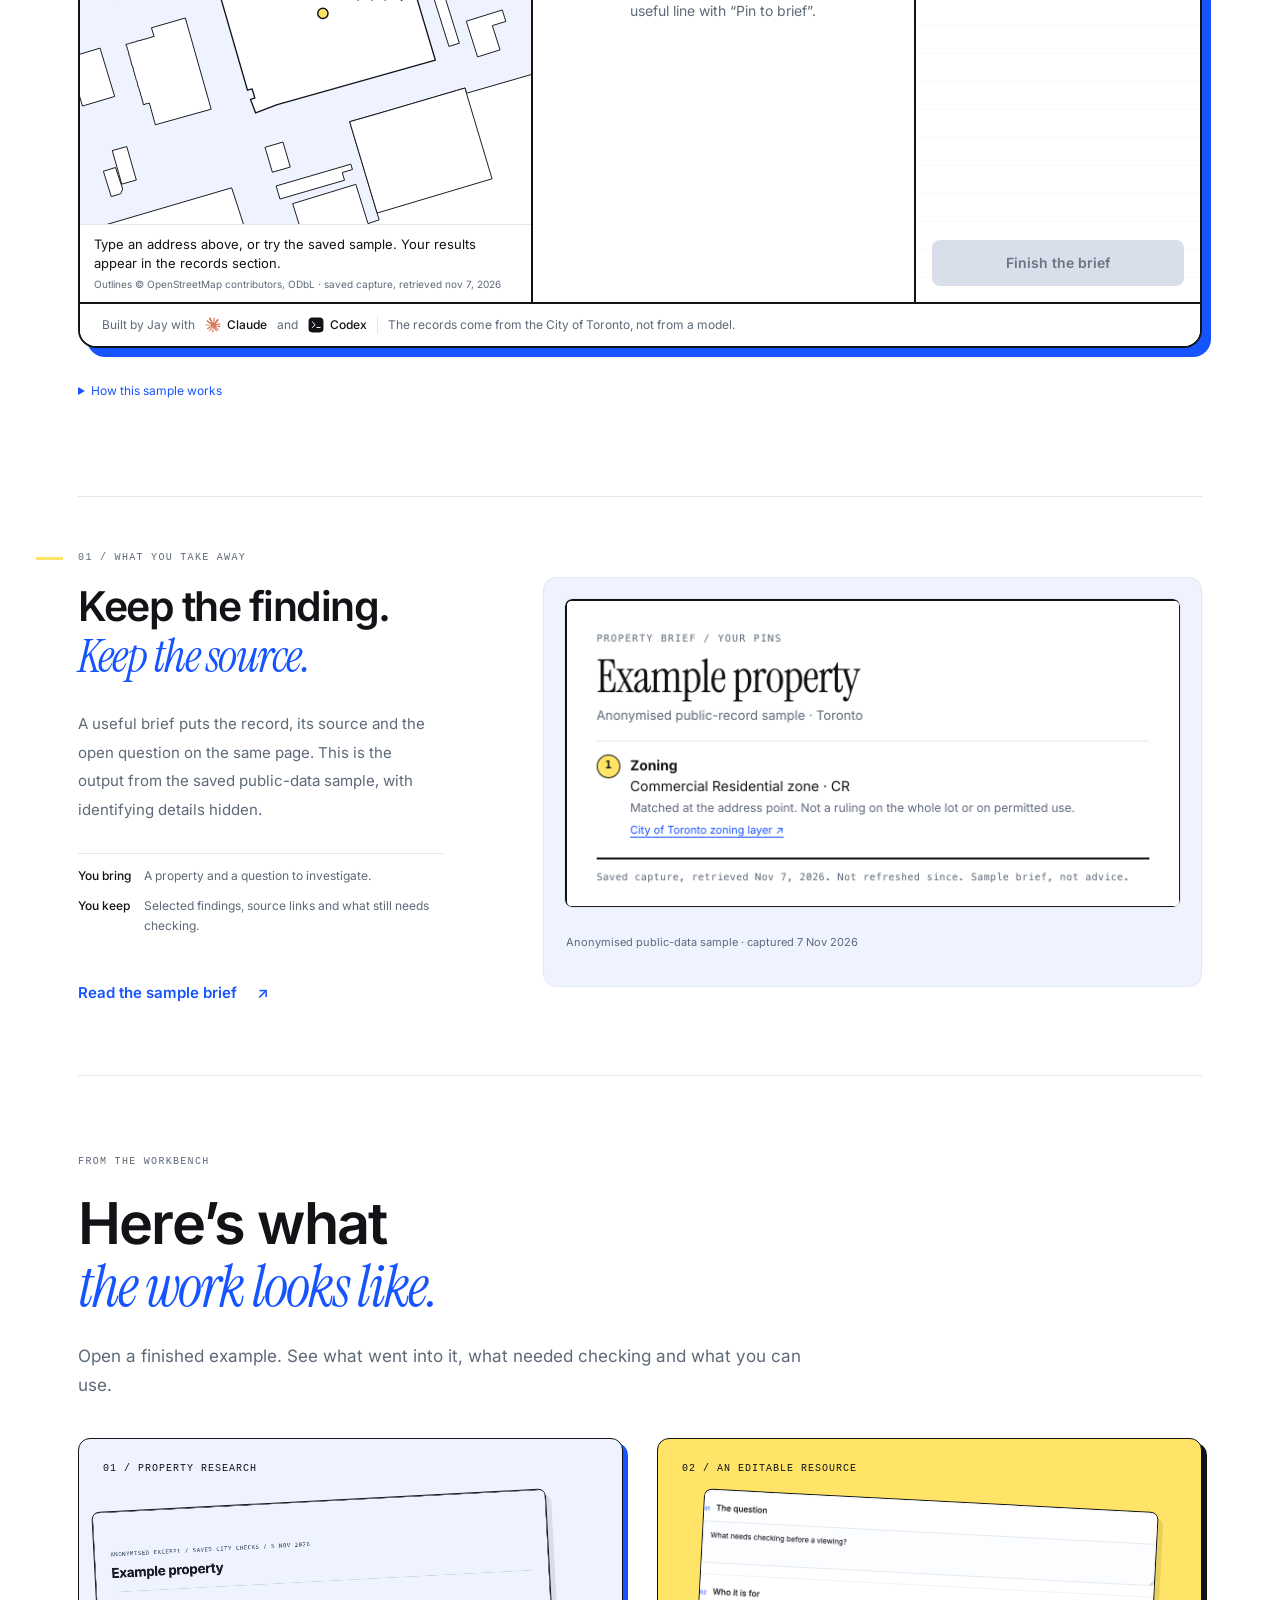
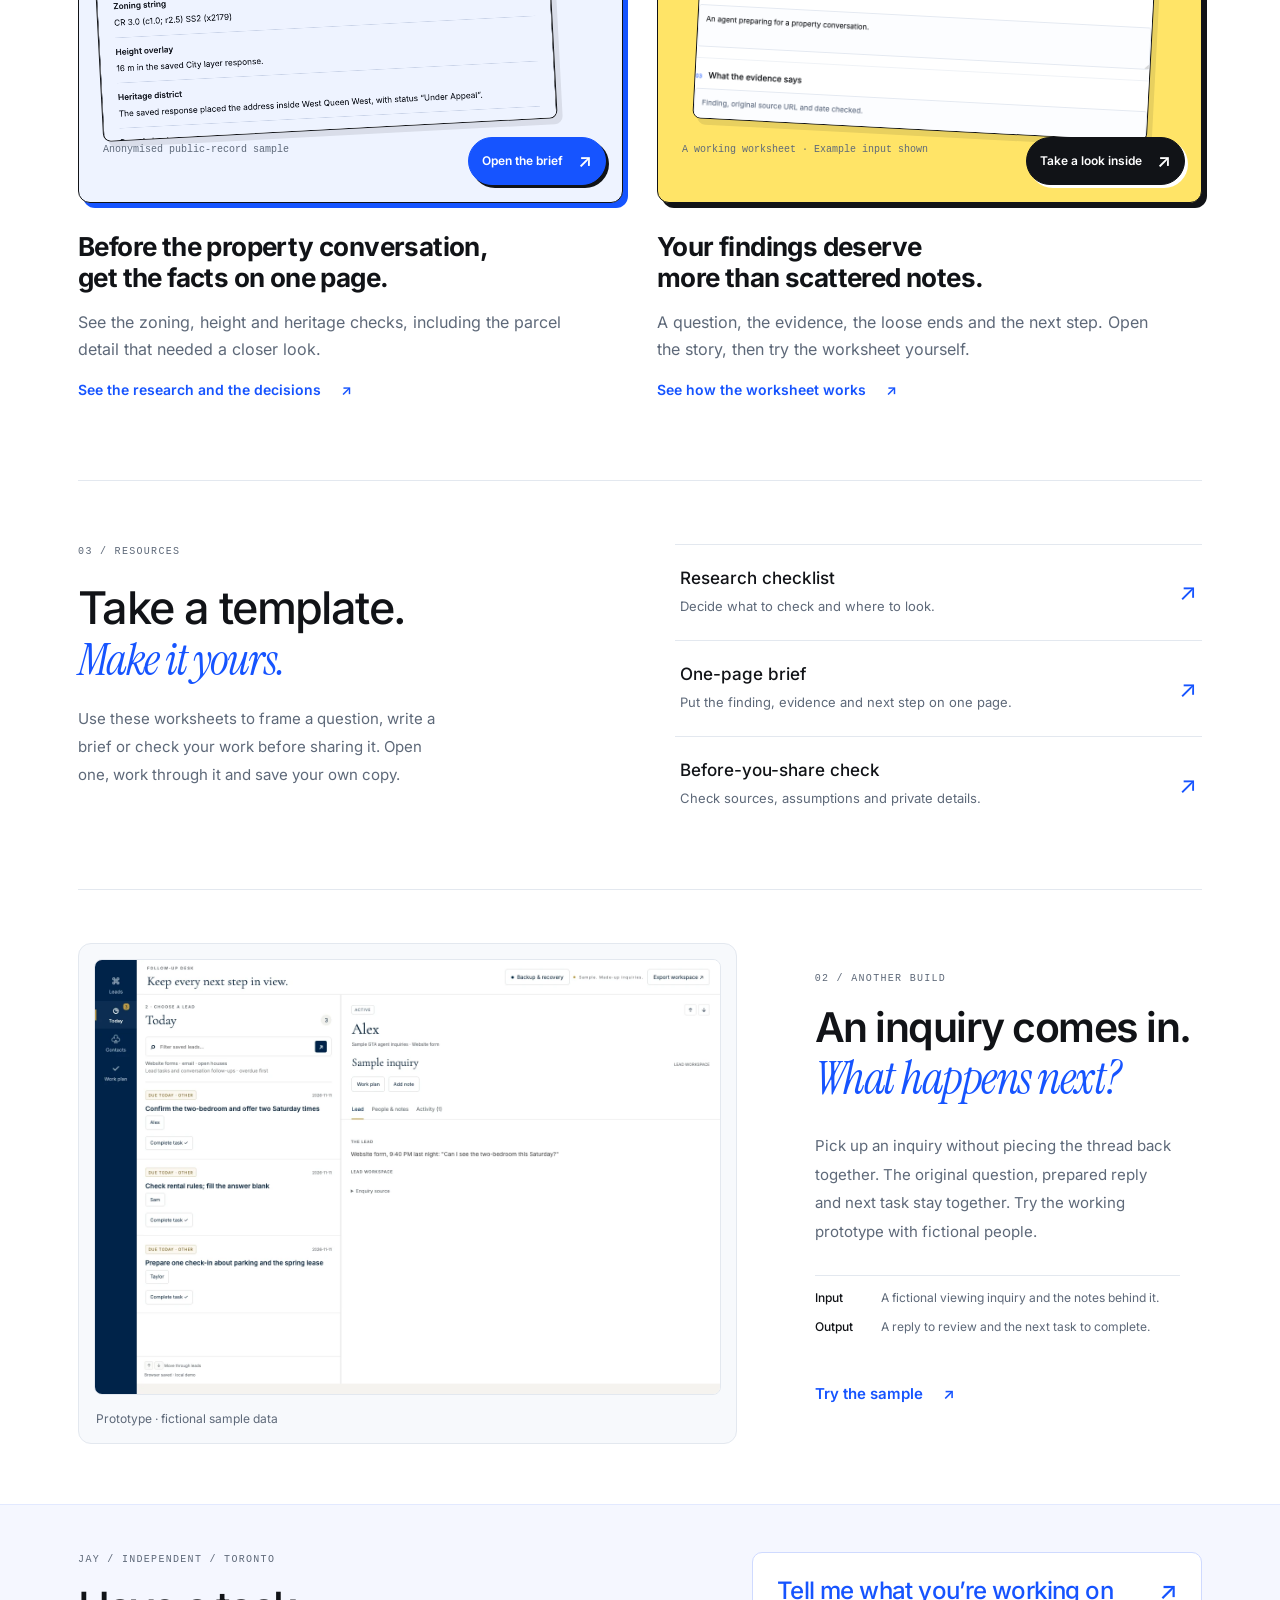
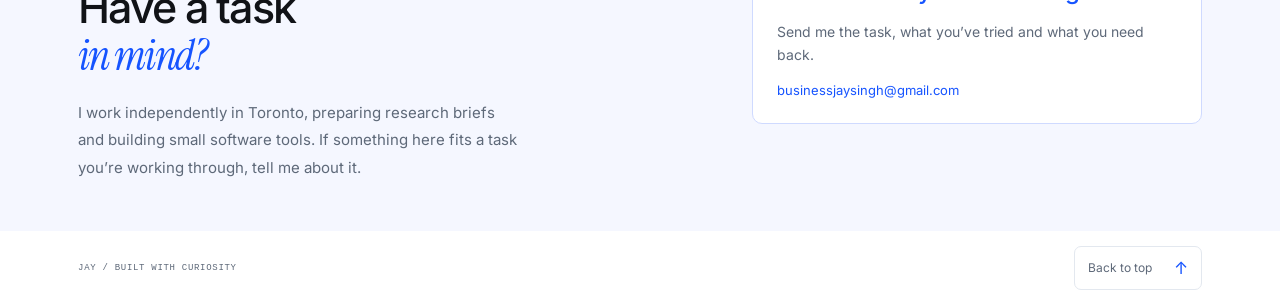
==== commit 2f24d5e6: "Clarify the Toronto lookup and link a finished source-backed brief" ====
--- a/index.html
+++ b/index.html
@@ -43,7 +43,7 @@
 </svg><text x="64" y="34" fill="#525F71" font-family="Inter,Arial,sans-serif" font-size="24" font-weight="500">ChatGPT</text></g></g><g class="tool-anchor tool-cursor" transform="translate(270 460)" role="img" aria-label="Cursor"><g class="tool-float"><svg viewBox="400 395 170 190" width="48" height="48" fill="none"><path fill="#111317" d="M563.463 439.971L487.344 396.057C484.899 394.646 481.883 394.646 479.439 396.057L403.323 439.971C401.269 441.156 400 443.349 400 445.723V534.276C400 536.647 401.269 538.843 403.323 540.029L479.443 583.943C481.887 585.353 484.903 585.353 487.347 583.943L563.466 540.029C565.521 538.843 566.79 536.651 566.79 534.276V445.723C566.79 443.352 565.521 441.156 563.466 439.971H563.463ZM558.681 449.273L485.199 576.451C484.703 577.308 483.391 576.958 483.391 575.966V492.691C483.391 491.027 482.501 489.488 481.058 488.652L408.887 447.016C408.03 446.52 408.38 445.209 409.373 445.209H556.337C558.424 445.209 559.728 447.47 558.685 449.276H558.681V449.273Z" />
 </svg><text x="64" y="34" fill="#525F71" font-family="Inter,Arial,sans-serif" font-size="24" font-weight="500">Cursor</text></g></g><g class="tool-anchor tool-codex" transform="translate(1145 1090)" role="img" aria-label="Codex"><g class="tool-float"><svg width="48" height="48" viewBox="0 0 29 29"><rect x="1" y="1" width="27" height="27" rx="7" fill="#111317" /><path d="M8 9L13 14L8 19M16 19H22" fill="none" stroke="#FFFFFF" stroke-width="1.8" stroke-linecap="round" stroke-linejoin="round" /></svg><text x="64" y="34" fill="#525F71" font-family="Inter,Arial,sans-serif" font-size="24" font-weight="500">Codex</text></g></g></svg></div><div class="bench-controls" role="group" aria-label="See the work"><button data-view="research" aria-pressed="true">Research</button><button data-view="build" aria-pressed="false">Build</button><button data-view="resources" aria-pressed="false">Resources</button><button id="bench-open" type="button">Open research example ↗</button><a id="bench-go" href="#research" aria-label="Explore Research">Read more <span aria-hidden="true">↓</span></a></div><p class="board-caption" id="bench-status" role="status" aria-live="polite">Start with a question. Keep the sources close.</p></div></section>
 <section class="pdesk" id="property-desk" aria-labelledby="pdesk-heading">
-<div class="pdesk-story"><p class="eyebrow">TRY THE WORK / TORONTO PUBLIC RECORDS</p><h2 id="pdesk-heading">Before the conversation,<br><em>check the file.</em></h2><p>Search a Toronto address, keep the useful records and leave with a brief you can copy.</p></div>
+<div class="pdesk-story"><p class="eyebrow">TRY THE WORK / TORONTO PUBLIC RECORDS</p><h2 id="pdesk-heading">Before the conversation,<br><em>check the file.</em></h2><p>Look up a Toronto address, review the zoning-map match and active-permit results, then keep selected findings with their City sources in a brief you can copy.<br><a class="text-link" href="cases/pitch-prep.html">See a finished brief and its sources <span aria-hidden="true">↗</span></a></p></div>
 <div class="pd-console" id="pd-console" data-state="ready">
 <div class="pd-bar"><strong>Property desk</strong><ol class="pd-steps" aria-label="Steps"><li data-step="1" aria-current="step">Find</li><li data-step="2">Read</li><li data-step="3">Pin</li></ol><span class="pd-visit-label">One address · Your pace</span></div>
 
